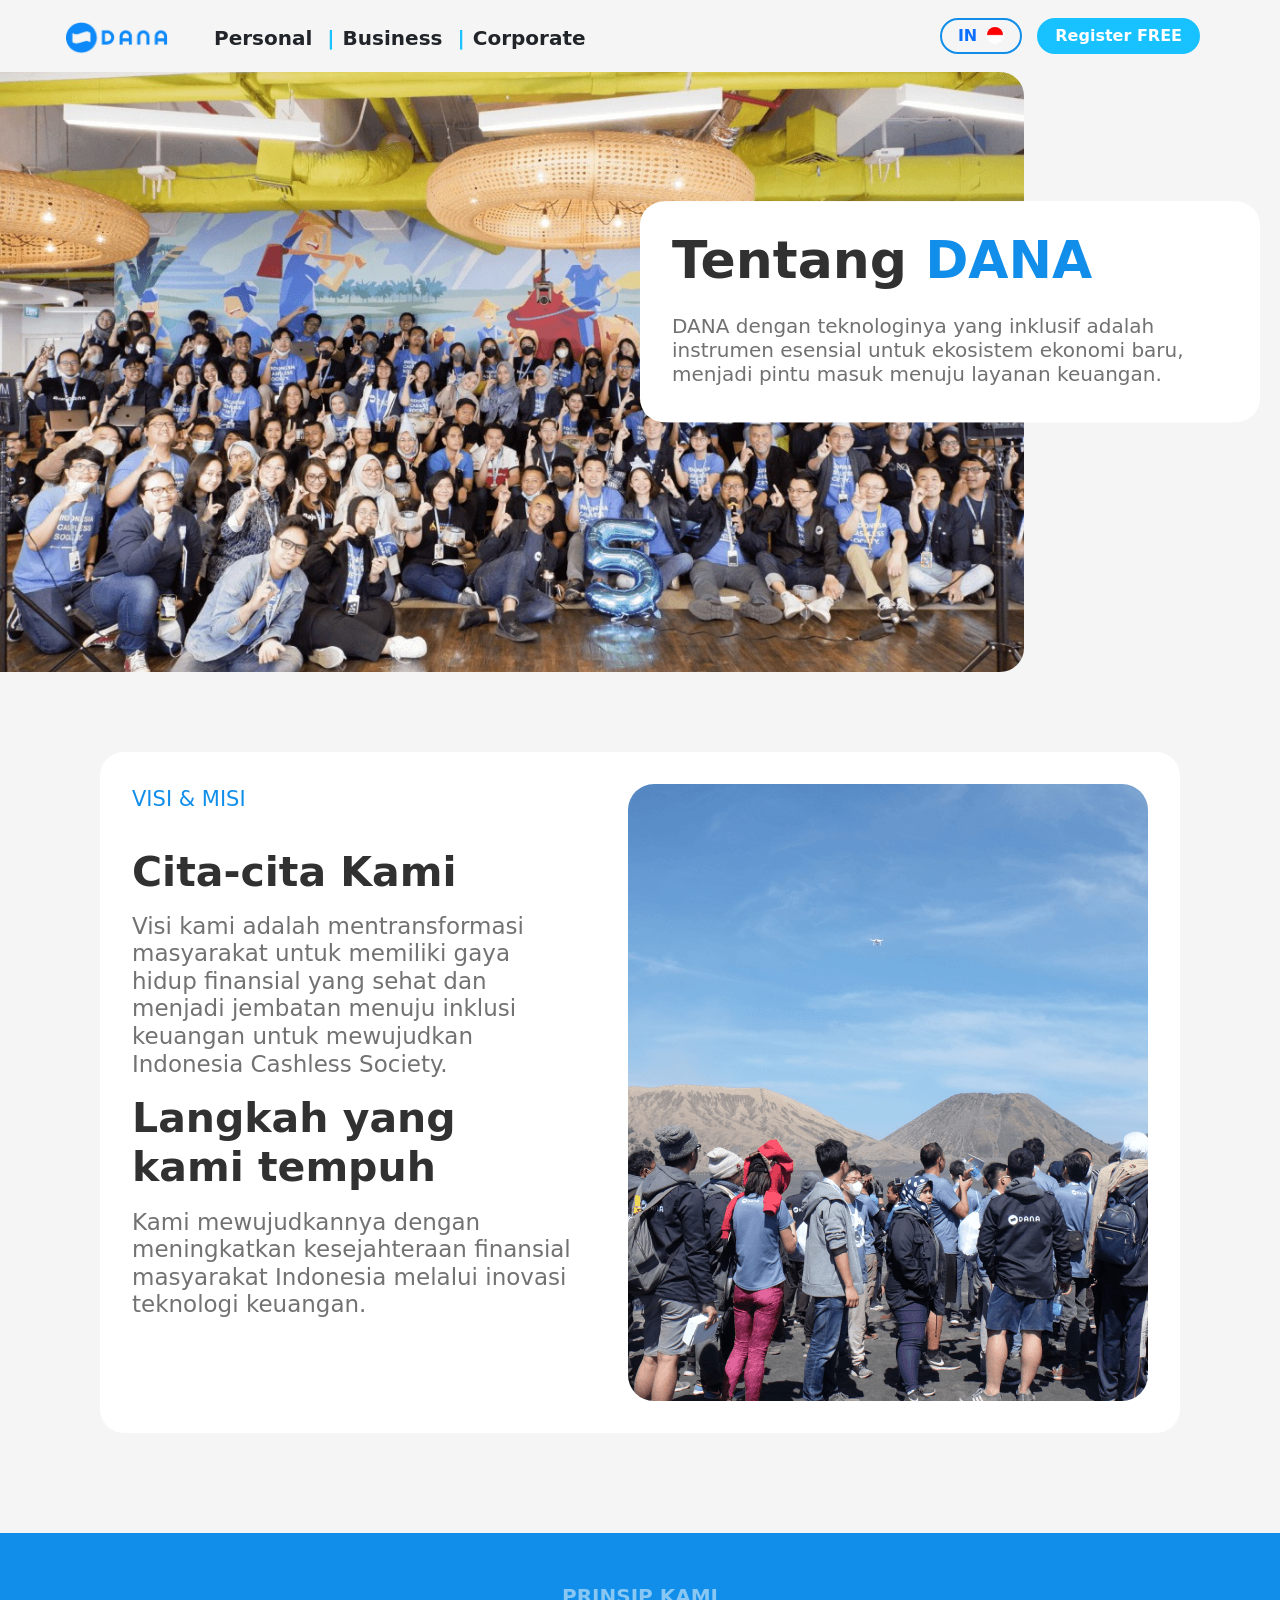
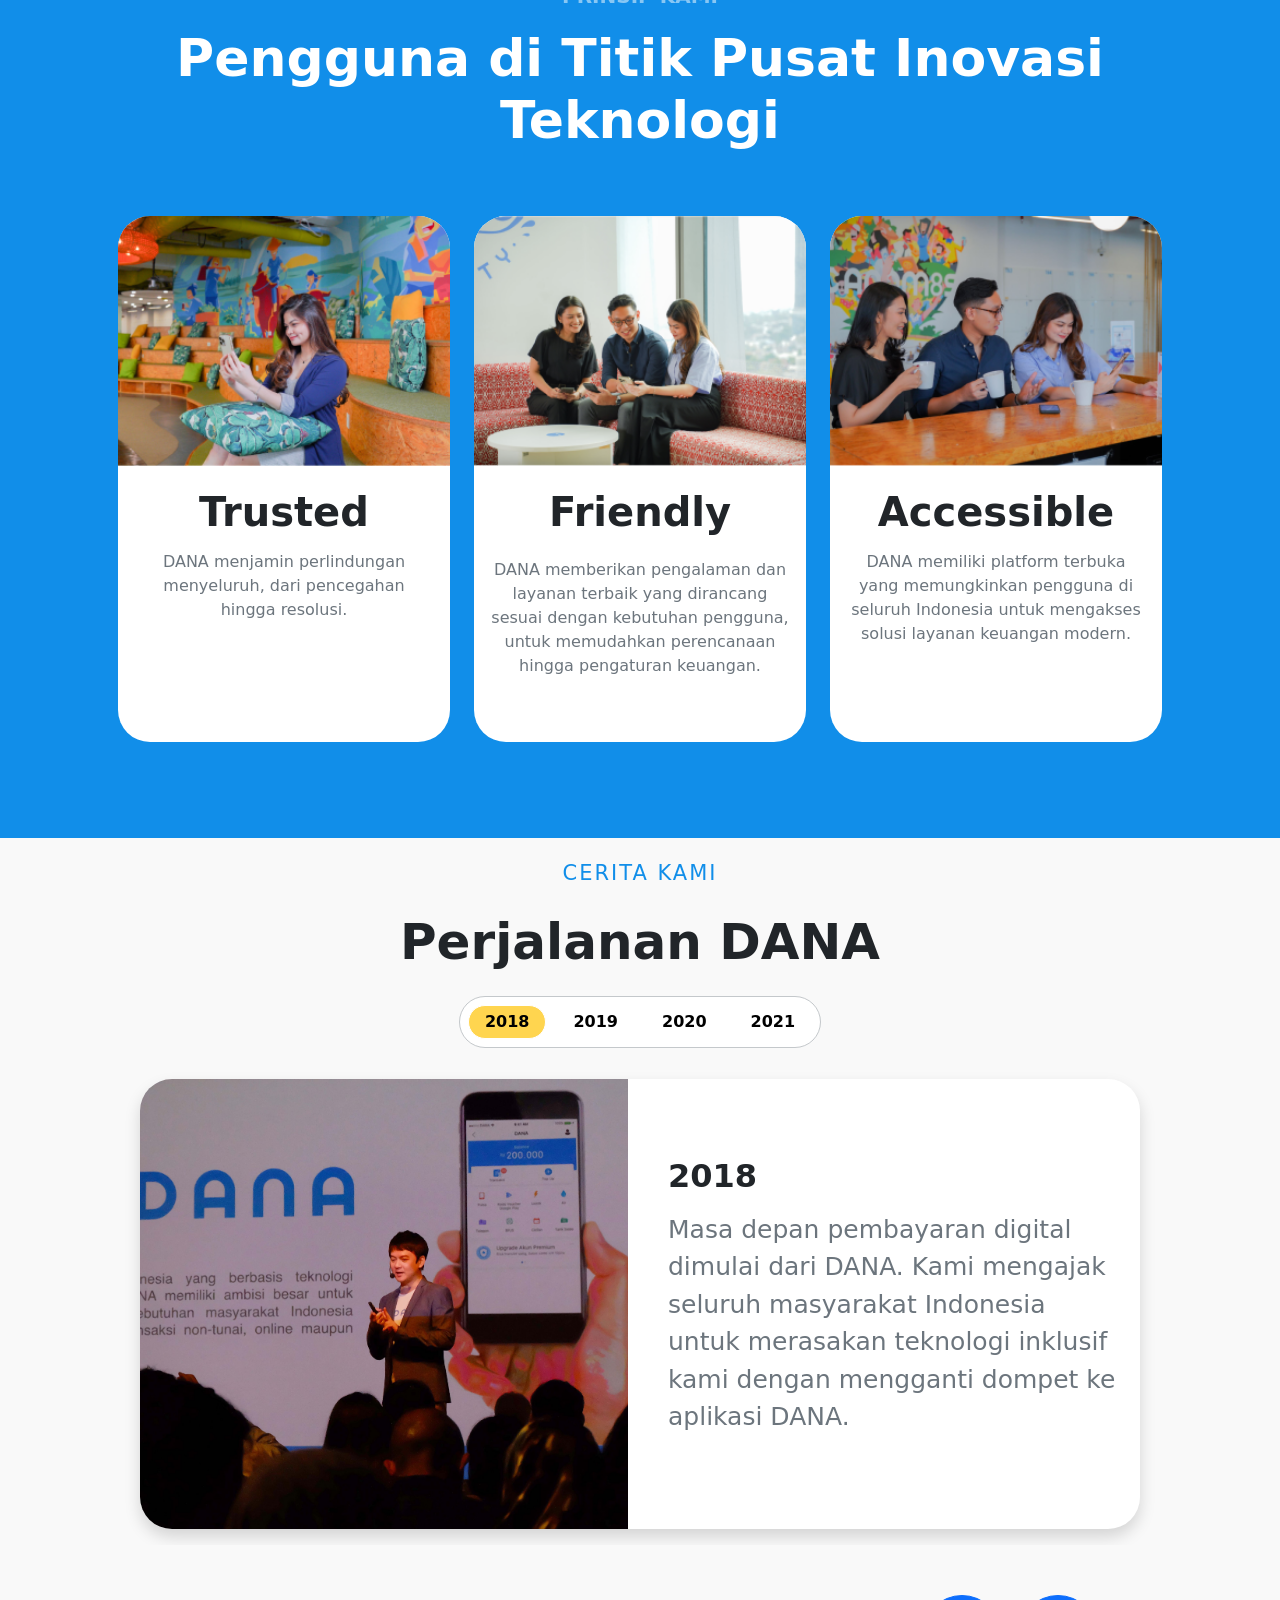
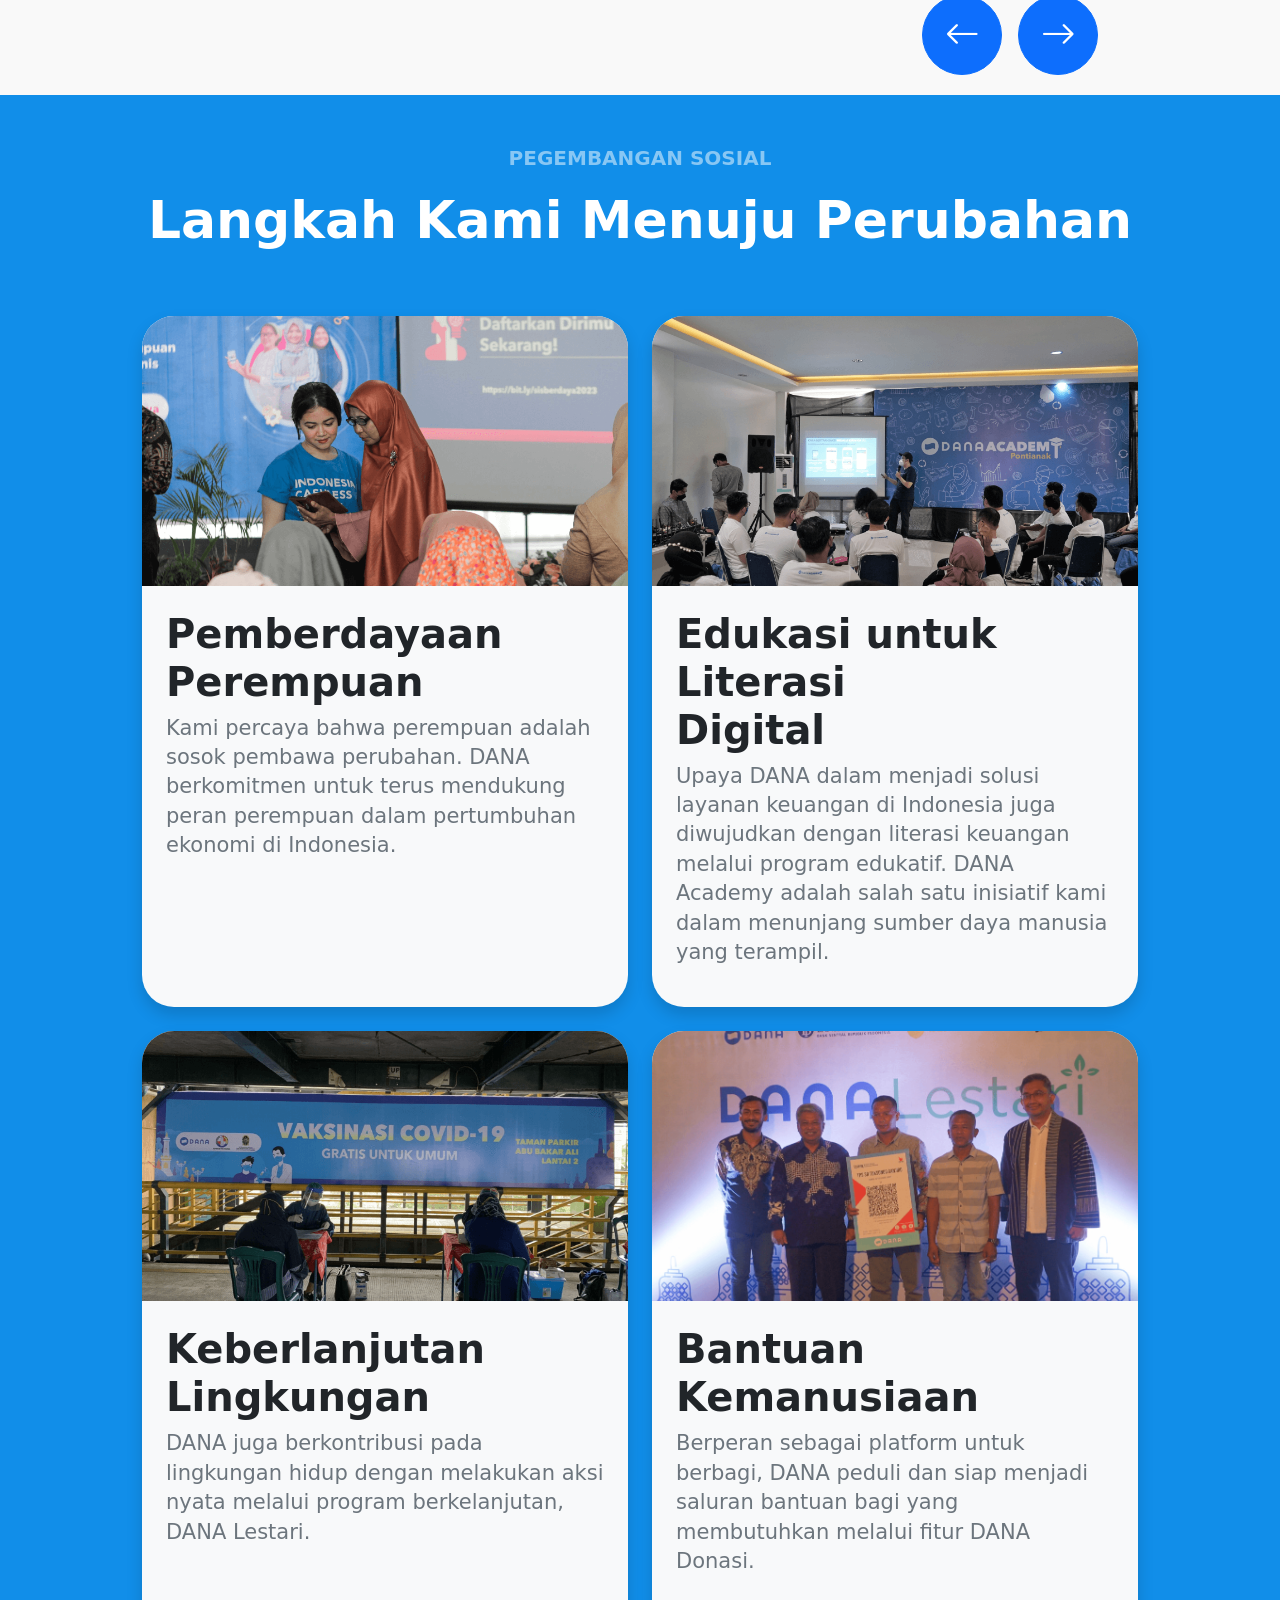
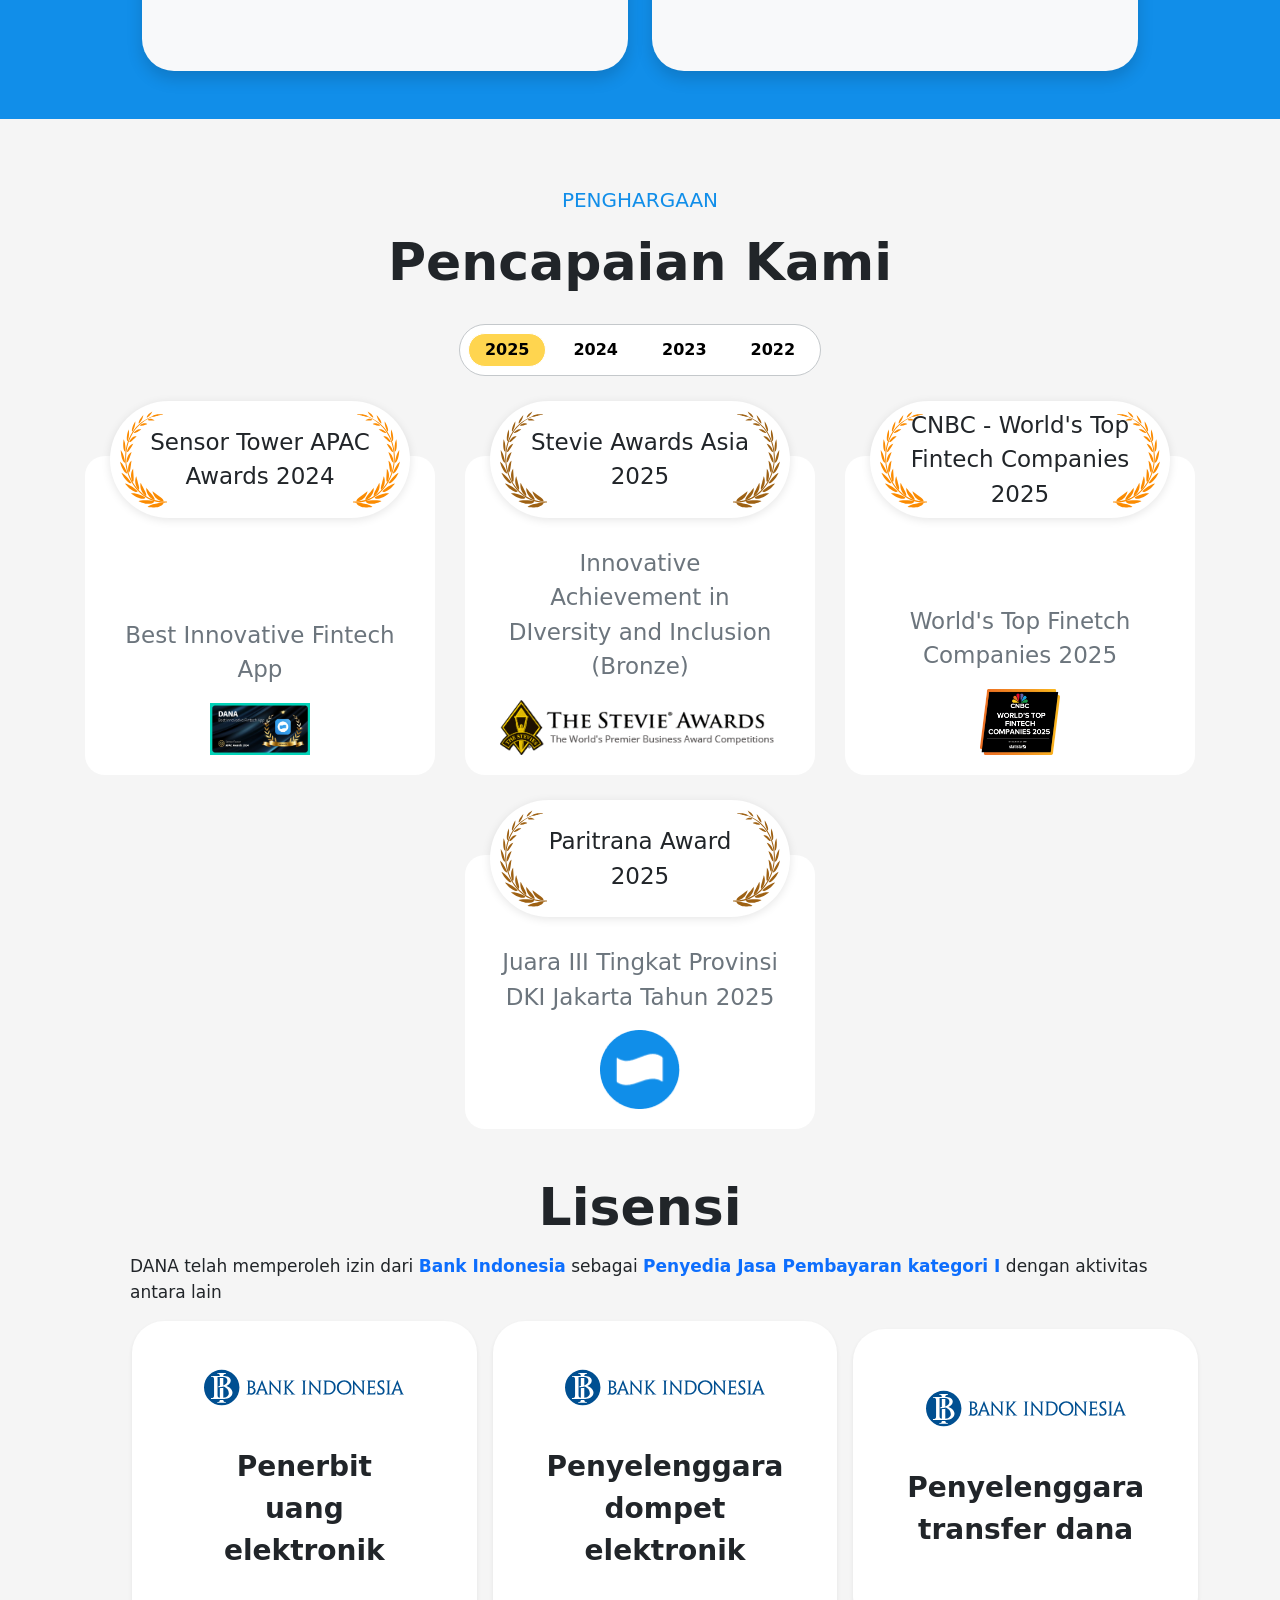
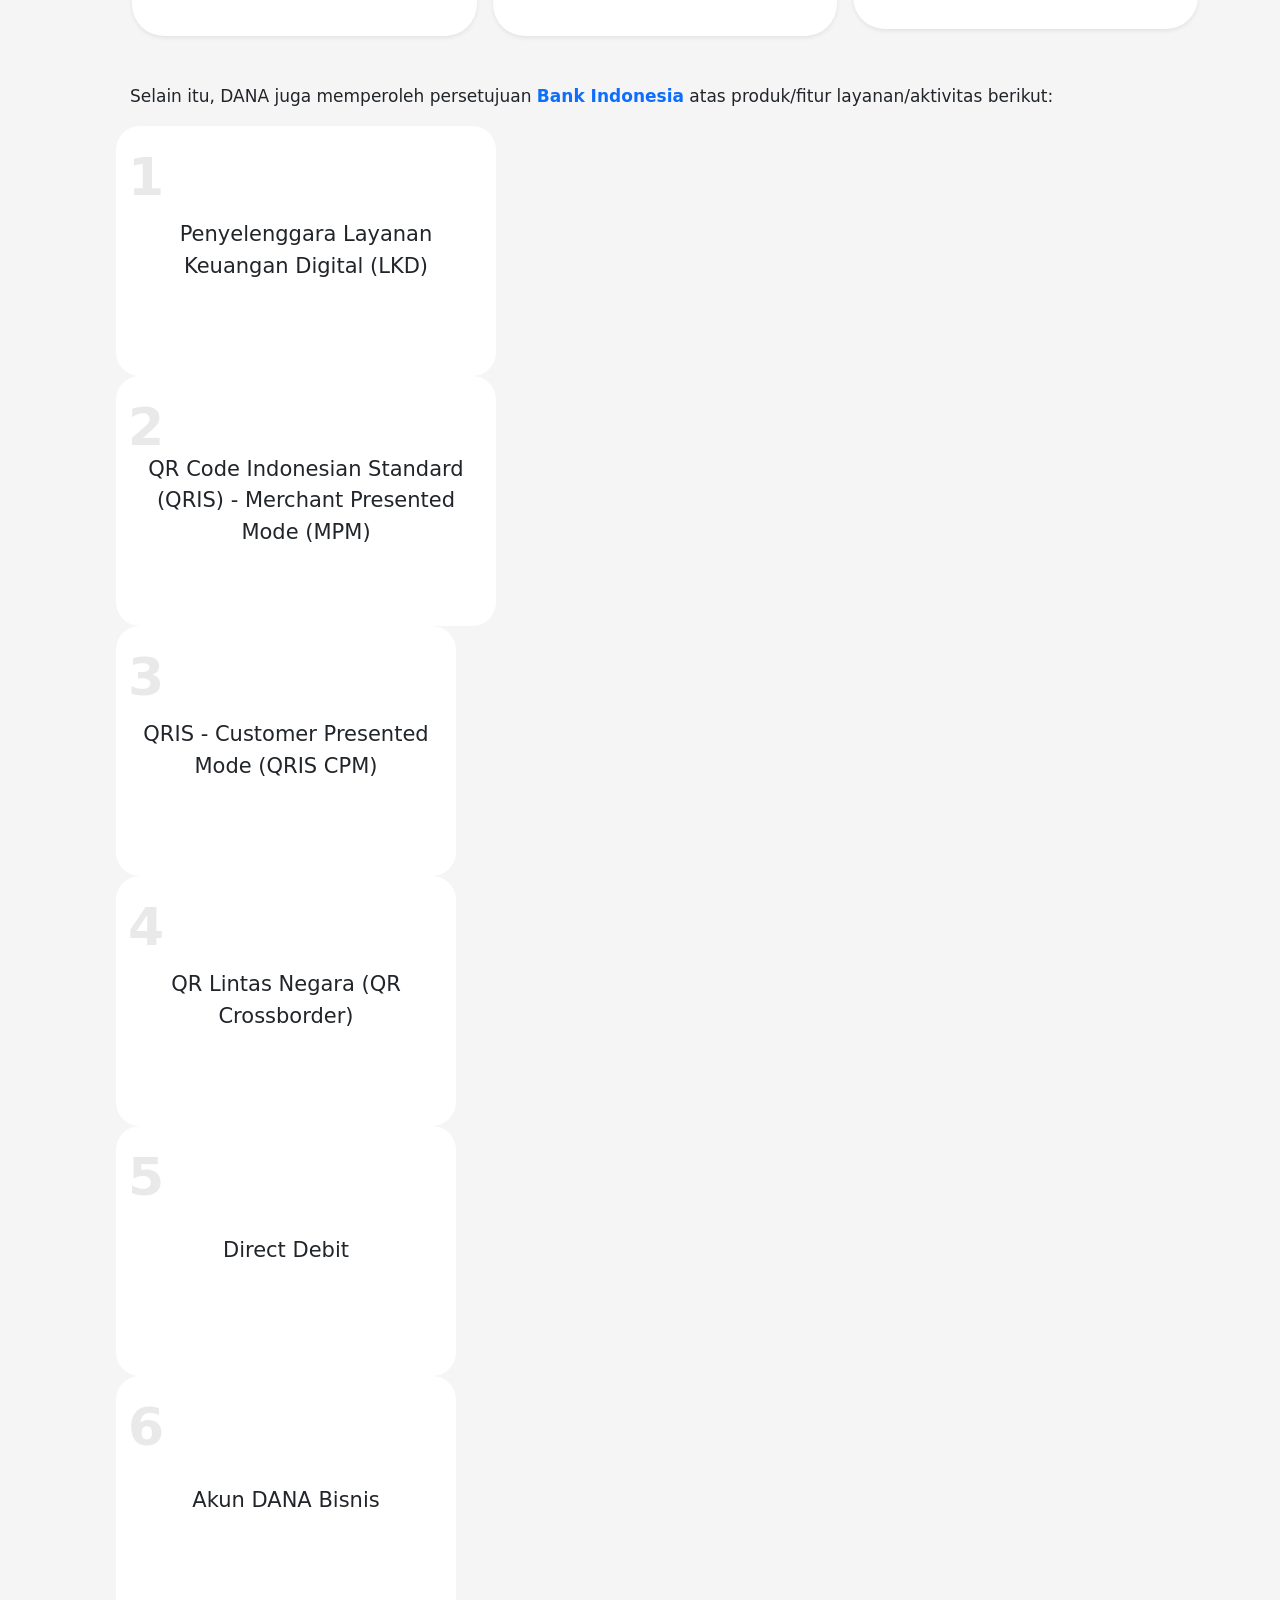
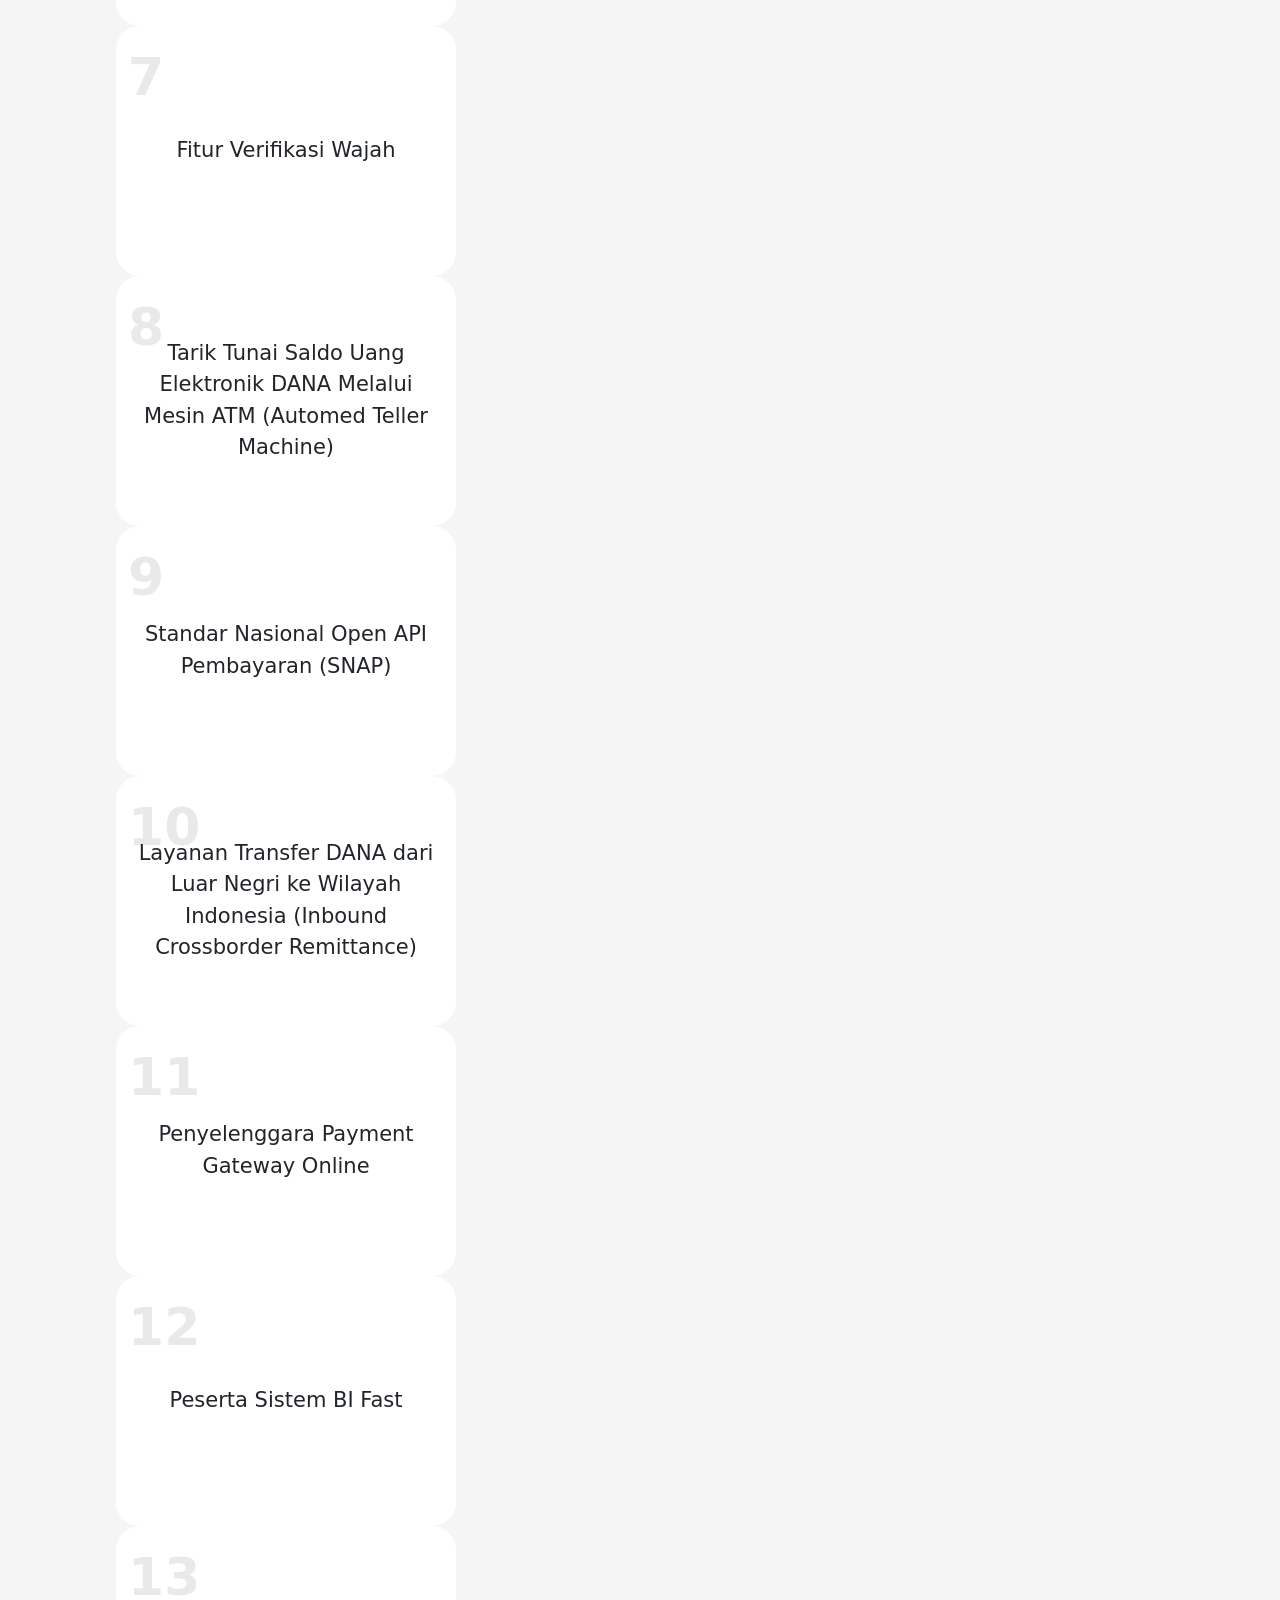
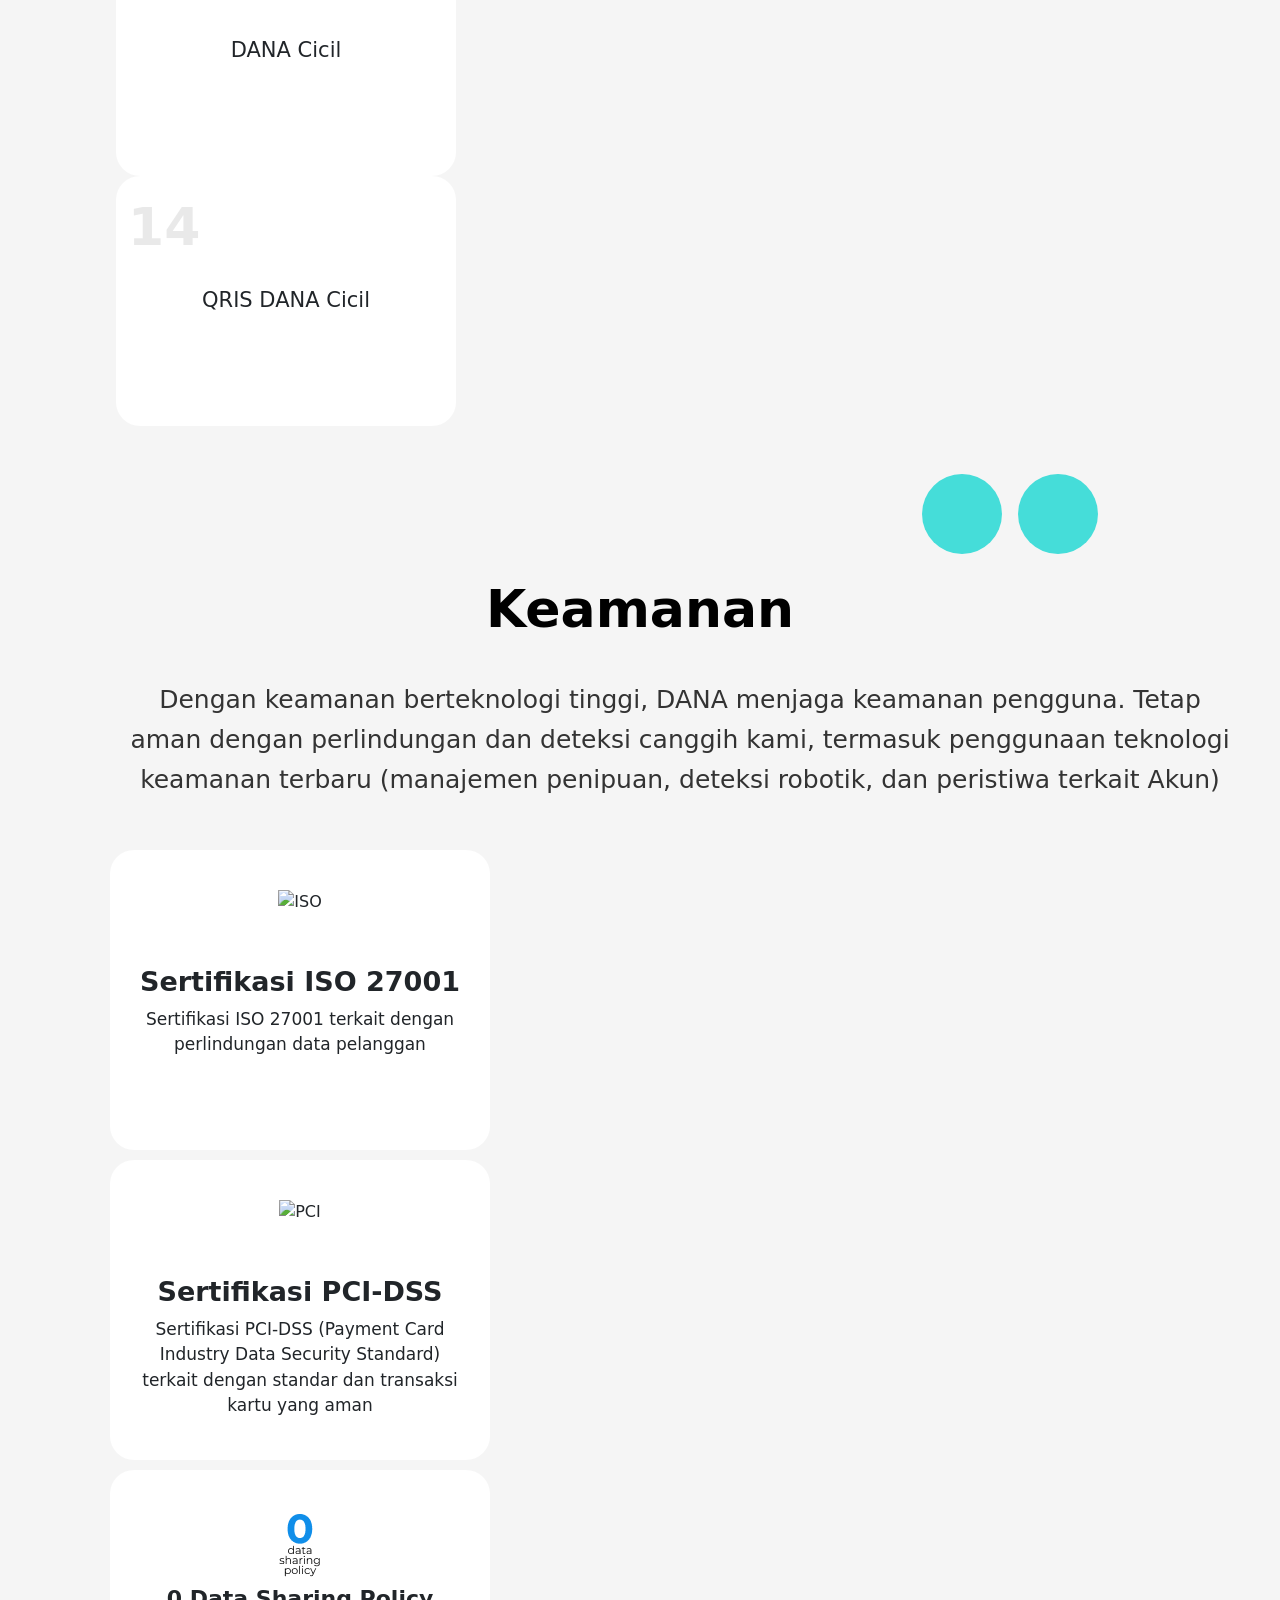
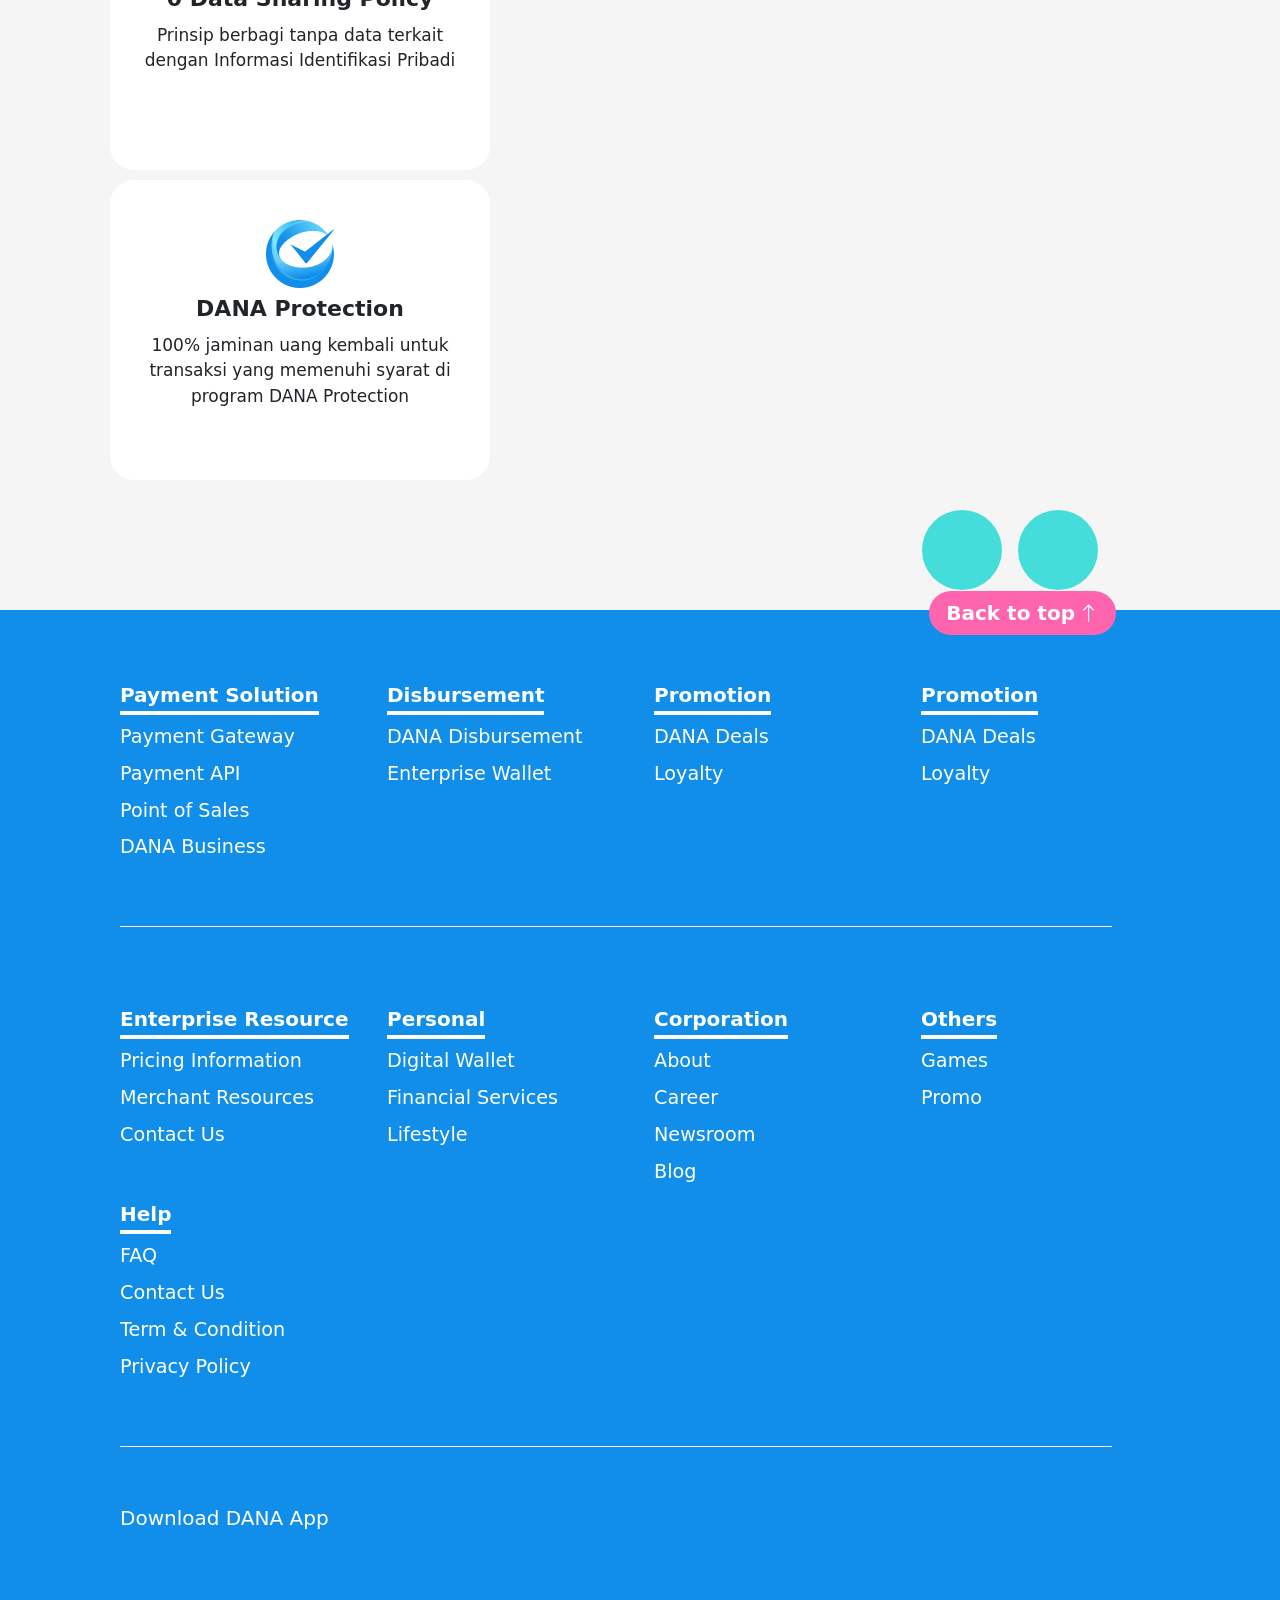
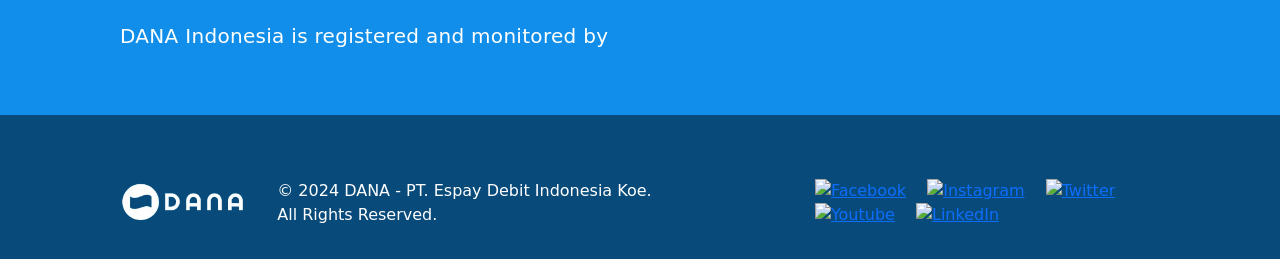
==== index.html @ 7d7fdcf6 "rename file" ====
<!DOCTYPE html>
<html lang="en">
<head>
  <meta charset="UTF-8">
  <meta name="viewport" content="width=device-width, initial-scale=1.0">
  <title>Tentang Kami</title>
  <link rel="stylesheet" href="about.css">
  <link href="https://cdn.jsdelivr.net/npm/bootstrap@5.3.3/dist/css/bootstrap.min.css" rel="stylesheet">
  <link rel="stylesheet" href="https://cdn.jsdelivr.net/npm/bootstrap-icons@1.11.3/font/bootstrap-icons.css">
  <link rel="stylesheet" type="text/css" href="https://cdn.jsdelivr.net/npm/slick-carousel@1.8.1/slick/slick.css"/>
  <link rel="stylesheet" type="text/css" href="https://cdn.jsdelivr.net/npm/slick-carousel@1.8.1/slick/slick-theme.css"/>
  <script src="https://code.jquery.com/jquery-3.6.0.min.js"></script>
  <script src="https://cdn.jsdelivr.net/npm/slick-carousel@1.8.1/slick/slick.min.js"></script>
  
</head>
<body>

  <header class="sticky-top d-flex justify-content-between fs-5 align-items-center p-3 text-white fw-bold">
    <div class="d-flex align-items-center">
        <div class="d-flex justify-content-center mt-1">
            <a href="index.html"><img src="./DanaLogo.png" class="img-fluid ms-5" style="width: 40%; filter: brightness(0) saturate(100%) invert(42%) sepia(73%) saturate(2806%) hue-rotate(190deg) brightness(97%) contrast(101%);" " alt=""></a>
        </div>
        <nav style="margin-left: -4rem;">
            <ul class="d-flex list-unstyled gap-2 mb-0">
                <li class="nav-item position-relative">
                    <a href="#" class="text-dark text-decoration-none">Personal <span class="ms-2 text-ligthblue">|</span></a>
                    <div class="dropdown">
                        <h3 class="my-0 fw-bold" style="color: #118ee9;">Personal <i class="bi bi-arrow-up-right ms-1"></i></h3>
                        <hr class="my-0 fs-4" style="all: unset; height: 3px; background-color: #118ee9; width: 60%; border-radius: 2px;">
                        <a href="#" class="text-decoration-none text-secondary fw-normal mt-2">Digital Wallet</a>
                        <a href="#" class="text-decoration-none text-secondary fw-normal mt-2">Financial Services</a>
                        <a href="#" class="text-decoration-none text-secondary fw-normal mt-2">Lifestyle</a>
                    </div>
                </li>
                <li class="nav-item position-relative">
                    <a href="#" class="text-dark text-decoration-none">Business <span class="ms-2 text-ligthblue">|</span></a>
                    <div class="dropdown" style="width: 850px; left: -10rem;">
                        <h3 class="my-0 fw-bold" style="color: #118ee9;">Explore DANA for Business <i class="bi bi-arrow-up-right ms-1"></i></h3>
                        <hr class="my-0 fs-4" style="all: unset; height: 3px; background-color: #118ee9; width: 47%; border-radius: 2px;">
                        <div class="row">
                            <div class="col-4  mt-4">
                                <h4 class="fw-bold text-dark">Payment Gateway</h4>
                                <a href="gapura.html" class="text-decoration-none text-secondary fw-normal mt-2">About Gapura</a><br>
                                <a href="calculator.html" class="text-decoration-none text-secondary fw-normal mt-2">Fee Calculator</a>
                            </div>
                            <div class="col-4  mt-4">
                                <h4 class="fw-bold text-dark">Payment Solution</h4>
                                <a href="template.html" class="text-decoration-none text-secondary fw-normal mt-2">Integrated Payment</a><br>
                                <a href="template.html" class="text-decoration-none text-secondary fw-normal mt-2">Point of Sales</a><br>
                                <a href="template.html" class="text-decoration-none text-secondary fw-normal mt-2">DANA Business</a>
                            </div>
                            <div class="col-4  mt-4">
                                <h4 class="fw-bold text-dark">Disbursement</h4>
                                <a href="template.html" class="text-decoration-none text-secondary fw-normal mt-2">DANA Disbursement</a>
                            </div>
                            <div class="col-4  mt-4">
                                <h4 class="fw-bold text-dark">Promotion</h4>
                                <a href="template.html" class="text-decoration-none text-secondary fw-normal mt-2">DANA Deals</a><br>
                                <a href="template.html" class="text-decoration-none text-secondary fw-normal mt-2">Loyalty</a>
                            </div>
                            <div class="col-4  mt-4">
                                <h4 class="fw-bold text-dark">Others</h4>
                                <a href="template.html" class="text-decoration-none text-secondary fw-normal mt-2">Pricing Information</a><br>
                                <a href="template.html" class="text-decoration-none text-secondary fw-normal mt-2">Merchant Documents</a><br>
                                <a href="template.html" class="text-decoration-none text-secondary fw-normal mt-2">About Us</a><br>
                                <a href="template.html" class="text-decoration-none text-secondary fw-normal mt-2">API Docs</a>
                            </div>
                        </div>
                    </div>
                </li>
                <li class="nav-item position-relative">
                    <a href="#" class="text-dark text-decoration-none">Corporate</a>
                    <div class="dropdown" style="width: 280px;">
                        <a href="./about.html" class="text-decoration-none text-secondary fw-normal mt-2">About us</a>
                        <a href="./career.HTML" class="text-decoration-none text-secondary fw-normal mt-2">Career</a>
                        <a href="#" class="text-decoration-none text-secondary fw-normal mt-2">Newsroom</a>
                        <a href="./blog.html" class="text-decoration-none text-secondary fw-normal mt-2">Blog</a>
                    </div>
                </li>
            </ul>
        </nav>
    </div>
    <div class="me-5">
        <a href="gapura.html" class="text-decoration-none" style="all: unset;">
            <button type="button" class="btn btn-language btn-outline-primary rounded-5 border-2 px-3 py-1" style="border: solid 2px #118ee9;">
                <span class="fw-bold">IN</span>
                <img src="Indonesia.png" class="mb-1 img-fluid rounded-circle border border-1 border-white ms-1" style="width: 18px; height: 18px;" alt="Indonesia">
            </button>
        </a>
        <a href="template.html">
            <button type="button" class="ms-2 me-3 btn btn-yellow bg-lightblue rounded-5 px-3 py-1 fw-bold text-white" style="border: 2px #18c1ff solid;">
            Register FREE
            </button>
        </a>
    </div>
  </header>  

    
  <section class="main">
    <div class="hero-info">
      <div class="web-hero-left">
        <div class="web-hero-background">
          <div class="web-hero-background-image"></div>
        </div>

        <div class="hero-container">
          <div class="hero-content-wrap">
            <div class="title">
              <p>Tentang <span class="title-dana">DANA</span></p>
            </div>
            <div class="content">
              <p>DANA dengan teknologinya yang inklusif adalah instrumen esensial untuk
                 ekosistem ekonomi baru, menjadi pintu masuk menuju layanan keuangan.</p>
            </div>
          </div>
        </div>
      </div> 
    </div>
  </section>
  
  <section class="visi-misi">
  <div class="web-section ">
    <div class="section-container ">
      <div class="card-section">
        <div class="card-content">
          <div class="title-content">VISI & MISI</div>
          <div class="content">
            <div class="subtitle">Cita-cita Kami</div>
            <div class="desc">
              Visi kami adalah mentransformasi masyarakat untuk memiliki gaya hidup finansial yang sehat dan menjadi jembatan 
              menuju inklusi keuangan untuk mewujudkan Indonesia Cashless Society.
            </div>
            <div class="subtitle">Langkah yang kami tempuh</div>
            <div class="desc">
              Kami mewujudkannya dengan meningkatkan kesejahteraan finansial masyarakat Indonesia melalui inovasi teknologi keuangan.
            </div>
          </div>
        </div>
        <img class="img-visi" src="about.vision.1.png" alt="">
      </div>
    </div>
  </div>
  </section>

  <section class="prinsip"
   style="background-color: #118ee9;">
    <div class="konten-prisip container container-fluid py-5 px-3 px-md-5">
      <div class="title text-white text-opacity-50 text-start text-md-center fs-5">
        <p>PRINSIP KAMI</p>
      </div>
      <div class="subhead text-white fw-bold text-start text-md-center" style="margin-top: 12px; font-size: 52px; line-height: 120%;">
        <p>Pengguna di Titik Pusat Inovasi Teknologi</p>
      </div>

      <div class="row gy-3 text-center justify-content-center py-5">
        <div class="col-sm-12 col-md-6 col-lg-4 ">
          <div class="card h-100 border-0 rounded-5 mx-auto" style="width: 100%; max-width: 380px;">
            <img src="./corporate-banner-15.png" class="card-img-top rounded-top-5" alt="Trusted" style="object-fit: cover; height: 250px;">
            
            <div class="card-body text-center d-flex flex-column align-items-center">
              <p class="card-title fs-1 fw-bold">Trusted</p>
              <p class="card-text text-secondary mb-5">
               DANA menjamin perlindungan menyeluruh, dari pencegahan hingga resolusi.</p>
             </div>
          </div>
        </div>

        <div class="col-sm-12 col-md-6 col-lg-4">
          <div class="card h-100 border-0 rounded-5 mx-auto" style="width: 100%; max-width: 380px;">
            <img src="./corporate-banner-14.png"
                class="card-img-top rounded-top-5" alt="Friendly" style="object-fit: cover; height: 250px;">

            <div class="card-body text-center d-flex flex-column align-items-center">
              <p class="card-title fs-1 fw-bold mb-3">Friendly</p>
              <p class="card-text text-secondary mb-5">
                DANA memberikan pengalaman dan layanan terbaik yang dirancang sesuai dengan kebutuhan pengguna,
                untuk memudahkan perencanaan hingga pengaturan keuangan.
              </p>
            </div>
          </div>
      </div>

        <div class="col-sm-12 col-md-6 col-lg-4">
          <div class="card h-100 border-0 rounded-5 mx-auto" style="width: 100%; max-width: 380px;">

            <img src="./corporate-banner-16.png"
                class="card-img-top rounded-top-5" alt="Accessible" style="object-fit: cover; height: 250px;">

            <div class="card-body text-center d-flex flex-column align-items-center">
              <p class="card-title fs-1 fw-bold">Accessible</p>
              <p class="card-text text-secondary mb-5">
                DANA memiliki platform terbuka yang memungkinkan pengguna di seluruh Indonesia untuk mengakses solusi layanan keuangan modern.
              </p>
            </div>
          </div>
        </div>
      </div>
    </div>
  </section>

  <section class="cerita" 
  style="background-color:#f9f9f9;">
      <div class="title-cerita text-md-center text-start" style="color: #118ee9; font-size: 21px; letter-spacing: 2px; padding-top: 20px;">
        <p>CERITA KAMI </p>
      </div>
      <div class="caption-cerita">
        <p class="fw-bold text-start text-md-center" style="font-size: 50PX;">Perjalanan DANA</p>
      </div>

    <div class="border border-secondary-subtle rounded-5 p-2"
      style="background-color:#fff; display:flex; justify-content:center; gap:10px; margin: auto; width:fit-content;">
        <button class="year-btn active border border-white rounded-5 px-3 py-1 fw-bold"
          data-index="0" style="background-color:#ffd54f;">2018</button>
        <button class="year-btn border border-white rounded-5 px-3 py-1 fw-bold"
          data-index="1" style="background-color:transparent;">2019</button>
        <button class="year-btn border border-white rounded-5 px-3 py-1 fw-bold"
          data-index="2" style="background-color:transparent;">2020</button>
        <button class="year-btn border border-white rounded-5 px-3 py-1 fw-bold"
          data-index="3" style="background-color:transparent;">2021</button>
    </div>

    <div class="container text-center ">
      <div id="ceritaCarousel" class="carousel slide " data-bs-ride="false" style="margin-top: 15px;">

        <div class="carousel-inner">
          <div class="carousel-item active p-3" >
            <div class="card border-0 d-flex flex-row shadow rounded-5 overflow-hidden  mx-auto"
                style="max-width: 1000px; min-height: 450px;">
            <div class="row">
              <div class="col-md-6">
              <img src="./cbbc1b42fca6c7934d3cd79db0d94f8c_650b5de232.jpeg" class="img-fluid"
                  alt="DANA 2018">
            </div>
              <div class="col-md-6 d-flex align-items-center" >
                <div class="card-desc text-start p-3"  >             
                  <h2 class="fw-bold mb-3">2018</h2>
                <p style="font-size: 25px; " class="text-secondary">
                  Masa depan pembayaran digital dimulai dari DANA. Kami mengajak seluruh masyarakat
                  Indonesia untuk merasakan teknologi inklusif kami dengan mengganti dompet ke aplikasi DANA.
                </p>
              </div>
              </div>
            </div>
            </div>
          </div>

          <div class="carousel-item p-3" >
            <div class="card border-0 d-flex flex-row shadow rounded-5 overflow-hidden  mx-auto"
                style="max-width: 1000px; min-height: 450px;">
            <div class="row">
              <div class="col-md-6">
              <img src="./84b228cc74048a55d69ab5f06cf0e1ce_2545fdf6ef.jpeg" class="img-fluid"
                  alt="DANA 2019">
            </div>
              <div class="col-md-6 d-flex align-items-center" >
                <div class="card-desc text-start p-3"  >             
                  <h2 class="fw-bold mb-3">2019</h2>
                <p style="font-size: 25px; " class="text-secondary">
                  Pentingnya inklusi keuangan semakin dipahami. Jumlah pengguna DANA terus bertumbuh dan mendapat pengakuan
                  dari Google Play Best of 2019
                </p>
              </div>
              </div>
            </div>
            </div>
          </div>

          <div class="carousel-item p-3" >
            <div class="card border-0 d-flex flex-row shadow rounded-5 overflow-hidden  mx-auto"
                style="max-width: 1000px; min-height: 450px;">
            <div class="row">
              <div class="col-md-6">
              <img src="./4a730d48e40a2b890d39369852981d77_cb711a2509.jpeg" class="img-fluid"
                  alt="DANA 2020">
            </div>
              <div class="col-md-6 d-flex align-items-center" >
                <div class="card-desc text-start p-3"  >             
                  <h2 class="fw-bold mb-3">2020</h2>
                <p style="font-size: 25px; " class="text-secondary">
                  Menjadi lebih kuat bersama-sama. Tahun pembayaran nontunai di mana kami berkolaborasi dengan pemerintah
                  dan mitra untuk memberdayakan masyarakat dan membantu Pemulihan Ekonomi Nasional.
                </p>
              </div>
              </div>
            </div>
            </div>
          </div>
          
          <div class="carousel-item p-3" >
            <div class="card border-0 d-flex flex-row shadow rounded-5 overflow-hidden  mx-auto"
                style="max-width: 1000px; min-height: 450px;">
            <div class="row">
              <div class="col-md-6">
              <img src="./072c8f8517775748c6180372c46679e2_b920fff169.jpeg" class="img-fluid"
                  alt="DANA 2021">
            </div>
              <div class="col-md-6 d-flex align-items-center" >
                <div class="card-body text-start p-3"  >             
                  <h2 class="fw-bold mb-3">2021</h2>
                <p style="font-size: 25px; " class="text-secondary">
                  Pengalaman pengguna kami adalahyang utama. Kami meluncurkan DANA v.2.0 untuk menciptakan transaksi digital 
                  yang lebih lancar dan nyaman, tanpa mengesampingkan keamanan.
                </p>
              </div>
              </div>
            </div>
            </div>
          </div>
        </div>

        <div class="d-flex justify-content-end gap-3" style="margin-top: 50px; margin-right: 100px; padding-bottom: 20px;">
          <button class="btn btn-primary rounded-circle d-flex align-items-center justify-content-center"
                  style="width: 80px; height: 80px; font-size: 35px;"
                  data-bs-target="#ceritaCarousel" data-bs-slide="prev">
            <i class="bi bi-arrow-left"></i>
          </button>

          <button class="btn btn-primary rounded-circle d-flex align-items-center justify-content-center"
                  style="width: 80px; height: 80px; font-size: 35px;"
                  data-bs-target="#ceritaCarousel" data-bs-slide="next">
            <i class="bi bi-arrow-right"></i>
          </button>
        </div>
      </div>
    </div>
  </section>

  <section class="about-social" 
    style="background-color: #118ee9;">
    <div class="container text-center px-3 px-md-5">
      <div class="title text-white text-start text-md-center text-opacity-50 fs-5 pt-5">
        <p>PEGEMBANGAN SOSIAL</p>
      </div>
      <div class="subhead text-white text-start text-md-center fw-bold" style="margin-top: 12px; font-size: 52px;  line-height: 120%;">
        <p>Langkah Kami Menuju Perubahan</p>
      </div>

      <div class="container py-5 px-4">
        <div class="row g-4">
          <div class="col-12 col-md-6">
            <div class="bg-light rounded-5 shadow h-100 d-flex flex-column" style="min-height: 40rem;">
              <img src="./about.social.4.png" alt="Pemberdayaan Perempuan"
                  class="w-100 rounded-top-5"
                  style="height: 270px; object-fit: cover; object-position: center;">
              <div class="text-start p-4 flex-grow-1">
                <h1 class="fw-bold">Pemberdayaan</br> Perempuan</h1>
                <p class="text-secondary" style="font-size: 21px; line-height: 140%;">
                  Kami percaya bahwa perempuan adalah sosok pembawa perubahan.
                  DANA berkomitmen untuk terus mendukung peran perempuan dalam pertumbuhan ekonomi di Indonesia.
                </p>
              </div>
            </div>
          </div>

          <div class="col-12 col-md-6">
            <div class="bg-light rounded-5 shadow h-100 d-flex flex-column" style="min-height: 40rem;">
              <img src="./about.social.3.png" alt="Edukasi Literasi Digital"
                  class="w-100 rounded-top-5"
                  style="height: 270px; object-fit: cover; object-position: center;">
              <div class="text-start p-4 flex-grow-1">
                <h1 class="fw-bold">Edukasi untuk Literasi</br> Digital</h1>
                <p class="text-secondary" style="font-size: 21px; line-height: 140%;">
                  Upaya DANA dalam menjadi solusi layanan keuangan di Indonesia juga diwujudkan dengan literasi keuangan melalui program edukatif. DANA Academy adalah salah satu inisiatif kami dalam menunjang sumber daya manusia yang terampil.
                </p>
              </div>
            </div>
          </div>

          <div class="col-12 col-md-6">
            <div class="bg-light rounded-5 shadow h-100 d-flex flex-column" style="min-height: 40rem;">
              <img src="./about.social.1.png" alt="Keberlanjutan Lingkungan"
                  class="w-100 rounded-top-5"
                  style="height: 270px; object-fit: cover; object-position: center;">
              <div class="text-start p-4 flex-grow-1">
                <h1 class="fw-bold">Keberlanjutan</br> Lingkungan</h1>
                <p class="text-secondary" style="font-size: 21px; line-height: 140%;">
                  DANA juga berkontribusi pada lingkungan hidup dengan melakukan aksi nyata melalui program berkelanjutan, DANA Lestari.
                </p>
              </div>
            </div>
          </div>

          <div class="col-12 col-md-6">
            <div class="bg-light rounded-5 shadow h-100 d-flex flex-column" style="min-height: 40rem;">
              <img src="./about.social.2.png" alt="Bantuan Kemanusiaan"
                  class="w-100 rounded-top-5"
                  style="height: 270px; object-fit: cover; object-position: center;">
              <div class="text-start p-4 flex-grow-1">
                <h1 class="fw-bold">Bantuan</br> Kemanusiaan</h1>
                <p class="text-secondary" style="font-size: 21px; line-height: 140%;">
                  Berperan sebagai platform untuk berbagi, DANA peduli dan siap menjadi saluran bantuan bagi yang membutuhkan melalui fitur DANA Donasi.
                </p>
              </div>
            </div>
          </div>

        </div>
    </div>
  </section>

  <section class="Penghargaan"
  style="background-color: #f5f5f5;padding-top: 50px; padding-bottom: 50px;">
    <div class="container text-center">    
    <p class="mt-3 text-start text-md-center" style="color: #118ee9; font-size: 20px;">PENGHARGAAN</p>
    <h1 class="text-start text-md-center fw-bold" style="margin-top: 12px; font-size: 52px; line-height: 120%;">Pencapaian Kami</h1>

    <div class="border border-secondary-subtle rounded-5 p-2 "
    style="background-color: #fff; display: flex; justify-content: center; gap: 10px; margin: 30px auto; width: fit-content">
      <button class="year-btn-award active border border-white rounded-5 px-3 py-1 fw-bold" data-year="2025">
        2025
      </button>
      <button class="year-btn-award border border-white rounded-5 px-3 py-1 fw-bold" data-year="2024">
        2024
      </button>
      <button class="year-btn-award border border-white rounded-5 px-3 py-1 fw-bold" data-year="2023">
        2023
      </button>
      <button class="year-btn-award border border-white rounded-5 px-3 py-1 fw-bold" data-year="2022">
        2022
      </button>
    </div>

  <div class="award-container" 
      style="display: flex; justify-content: center; gap: 30px; align-items: stretch; flex-wrap: wrap;">

      <div class="award-card" data-year="2025" 
        style="background-color: #fff;border: 0px; border-radius: 20px;
        flex: 1 1 350px; max-width: 350px; padding: 40px 20px 20px; margin-top: 50px; 
        display: flex; flex-direction: column; align-items: center; 
        text-align: center; position: relative; ">

        <div class="border border-0" 
              style="background-color: #fff;border-radius: 100px; 
              box-shadow: 0 2px 10px rgba(0, 0, 0, 0.1); 
              position: absolute; top: -55px; left: 50%; transform: translateX(-50%); 
              padding: 10px 10px; min-width: 300px; display: flex; align-items: center; 
              justify-content: space-between; gap: 8px;">
              <img src="./award-title-gold-icon.svg" alt=""
                style="width: 50px; min-height: 50px;">
              <p style="font-size: 23px; margin: -2rem;" >Sensor Tower APAC Awards 2024</p>
              <img src="./award-title-gold-icon.svg" alt="" style="width: 50px; min-height: 50px; transform: scaleX(-1);">
        </div>  
        <div style="flex: 1; display: flex; align-items: flex-end; justify-content: center; margin-top: 50px;">
          <p style="font-size: 23px; color: #6c757d;" class="mx-3">
            Best Innovative Fintech App
        </div>
        <img src="./Sensor_Tower_APAC_Award_2025_f9021ead5f.jpg" style="width: 100px;">
      </div>
      <div class="award-card" data-year="2025" 
        style="background-color: #fff;border: 0px; border-radius: 20px;
        flex: 1 1 350px; max-width: 350px; padding: 40px 20px 20px; margin-top: 50px; 
        display: flex; flex-direction: column; align-items: center; 
        text-align: center; position: relative;">

        <div class="border border-0" 
              style="background-color: #fff;border-radius: 100px; 
              box-shadow: 0 2px 10px rgba(0, 0, 0, 0.1); 
              position: absolute; top: -55px; left: 50%; transform: translateX(-50%); 
              padding: 10px 10px; min-width: 300px; display: flex; align-items: center; 
              justify-content: space-between; gap: 8px; ">
              <img src="./award-title-gold-icon.svg" alt=""
                style="width: 50px; min-height: 50px; filter: brightness(0) saturate(100%) invert(46%) sepia(80%) saturate(1226%) hue-rotate(8deg) brightness(70%) contrast(85%);">
              <p style="font-size: 23px; margin: -2rem;" >Stevie Awards Asia 2025</p>
              <img src="./award-title-gold-icon.svg" alt="" style="width: 50px; min-height: 50px; transform: scaleX(-1);filter: brightness(0) saturate(100%) invert(46%) sepia(80%) saturate(1226%) hue-rotate(8deg) brightness(70%) contrast(85%);">
        </div>  
        <div style="flex: 1; display: flex; align-items: flex-end; justify-content: center; margin-top: 50px;">
          <p style="font-size: 23px; color: #6c757d;" class="mx-3">
            Innovative Achievement in DIversity and Inclusion (Bronze)
        </div>
        <img src="./Stevie_Awards_logo_45b22ce591.png" style="width: 280px;">
      </div>
      <div class="award-card" data-year="2025" 
        style="background-color: #fff;border: 0px; border-radius: 20px;
        flex: 1 1 350px; max-width: 350px; padding: 40px 20px 20px; margin-top: 50px; 
        display: flex; flex-direction: column; align-items: center; 
        text-align: center; position: relative;">

        <div class="border border-0" 
              style="background-color: #fff;border-radius: 100px; 
              box-shadow: 0 2px 10px rgba(0, 0, 0, 0.1); 
              position: absolute; top: -55px; left: 50%; transform: translateX(-50%); 
              padding: 10px 10px; min-width: 300px; display: flex; align-items: center; 
              justify-content: space-between; gap: 8px; ">
              <img src="./award-title-gold-icon.svg" alt=""
                style="width: 50px; min-height: 50px;">
              <p style="font-size: 23px; margin: -2rem;" >CNBC - World's Top Fintech Companies 2025 </p>
              <img src="./award-title-gold-icon.svg" alt="" style="width: 50px; min-height: 50px; transform: scaleX(-1);">
        </div>  
        <div style="flex: 1; display: flex; align-items: flex-end; justify-content: center; margin-top: 50px;">
          <p style="font-size: 23px; color: #6c757d;" class="mx-3">
            World's Top Finetch Companies 2025
        </div>
        <img src="./CNBC_Fin_Tech2025_Logo_generic_d03dcaae19.png" style="width: 80px;">
      </div>
      <div class="award-card" data-year="2025" 
        style="background-color: #fff;border: 0px; border-radius: 20px;
        flex: 1 1 350px; max-width: 350px; padding: 40px 20px 20px; margin-top: 50px; 
        display: flex; flex-direction: column; align-items: center; 
        text-align: center; position: relative;">

        <div class="border border-0" 
              style="background-color: #fff;border-radius: 100px; 
              box-shadow: 0 2px 10px rgba(0, 0, 0, 0.1); 
              position: absolute; top: -55px; left: 50%; transform: translateX(-50%); 
              padding: 10px 10px; min-width: 300px; display: flex; align-items: center; 
              justify-content: space-between; gap: 8px; ">
              <img src="./award-title-gold-icon.svg" alt=""
                style="width: 50px; min-height: 50px; filter: brightness(0) saturate(100%) invert(46%) sepia(80%) saturate(1226%) hue-rotate(8deg) brightness(70%) contrast(85%);">
              <p style="font-size: 23px; margin: -2rem;" >Paritrana Award 2025</p>
              <img src="./award-title-gold-icon.svg" alt="" style="width: 50px; min-height: 50px; transform: scaleX(-1);filter: brightness(0) saturate(100%) invert(46%) sepia(80%) saturate(1226%) hue-rotate(8deg) brightness(70%) contrast(85%);">
        </div>  
        <div style="flex: 1; display: flex; align-items: flex-end; justify-content: center; margin-top: 50px;">
          <p style="font-size: 23px; color: #6c757d;" class="mx-3">
            Juara III Tingkat Provinsi DKI Jakarta Tahun 2025
        </div>
        <img src="./Dana_Coin_a1d4926b53.png" style="width: 80px;">
      </div>

      <div class="award-card" data-year="2024" 
        style="background-color: #fff;border: 0px; border-radius: 20px;
        flex: 1 1 350px; max-width: 350px; padding: 40px 20px 20px; margin-top: 50px; 
        display: flex; flex-direction: column; align-items: center; 
        text-align: center; position: relative;">

        <div class="border border-0" 
              style="background-color: #fff;border-radius: 100px; 
              box-shadow: 0 2px 10px rgba(0, 0, 0, 0.1); 
              position: absolute; top: -55px; left: 50%; transform: translateX(-50%); 
              padding: 10px 10px; min-width: 300px; display: flex; align-items: center; 
              justify-content: space-between; gap: 8px; ">
              <img src="./award-title-gold-icon.svg" alt=""
                style="width: 50px; min-height: 50px;">
              <p style="font-size: 23px; margin: -2rem;" >Data.ai</p>
              <img src="./award-title-gold-icon.svg" alt="" style="width: 50px; min-height: 50px; transform: scaleX(-1);">
        </div>  
        <div style="flex: 1; display: flex; align-items: flex-end; justify-content: center; margin-top: 80px;">
          <p style="font-size: 23px; color: #6c757d;" class="mx-3">
            No.1 Category Finance App in Indonesia
        </div>
        <img src="./Dana_Coin_a1d4926b53.png" style="width: 80px;">
      </div>
      <div class="award-card" data-year="2024" 
        style="background-color: #fff;border: 0px; border-radius: 20px;
        flex: 1 1 350px; max-width: 350px; padding: 40px 20px 20px; margin-top: 50px; 
        display: flex; flex-direction: column; align-items: center; 
        text-align: center; position: relative;">

        <div class="border border-0" 
              style="background-color: #fff;border-radius: 100px; 
              box-shadow: 0 2px 10px rgba(0, 0, 0, 0.1); 
              position: absolute; top: -55px; left: 50%; transform: translateX(-50%); 
              padding: 10px 10px; min-width: 300px; display: flex; align-items: center; 
              justify-content: space-between; gap: 8px; ">
              <img src="./award-title-gold-icon.svg" alt=""
                style="width: 50px; min-height: 50px;">
              <p style="font-size: 23px; margin: -2rem;" >Data.ai's Top Pulisher Awards 2024</p>
              <img src="./award-title-gold-icon.svg" alt="" style="width: 50px; min-height: 50px; transform: scaleX(-1);">
        </div>  
        <div style="flex: 1; display: flex; align-items: flex-end; justify-content: center; margin-top: 80px;">
          <p style="font-size: 23px; color: #6c757d;" class="mx-3">
            Top Indonesia HQ'd Apps Powered by
        </div>
        <img src="./Dana_Coin_a1d4926b53.png" style="width: 80px;">
      </div>
      <div class="award-card" data-year="2024" 
        style="background-color: #fff;border: 0px; border-radius: 20px;
        flex: 1 1 350px; max-width: 350px; padding: 40px 20px 20px; margin-top: 50px; 
        display: flex; flex-direction: column; align-items: center; 
        text-align: center; position: relative;">

        <div class="border border-0" 
              style="background-color: #fff;border-radius: 100px; 
              box-shadow: 0 2px 10px rgba(0, 0, 0, 0.1); 
              position: absolute; top: -55px; left: 50%; transform: translateX(-50%); 
              padding: 10px 10px; min-width: 300px; display: flex; align-items: center; 
              justify-content: space-between; gap: 8px; ">
              <img src="./award-title-gold-icon.svg" alt=""
                style="width: 50px; min-height: 50px;">
              <p style="font-size: 23px; margin: -2rem;" >Data.ai's Top Pulisher Awards 2025</p>
              <img src="./award-title-gold-icon.svg" alt="" style="width: 50px; min-height: 50px; transform: scaleX(-1);">
        </div>  
        <div style="flex: 1; display: flex; align-items: flex-end; justify-content: center; margin-top: 50px;">
          <p style="font-size: 23px; color: #6c757d;" class="mx-3">
            Mobile Perfomance Score: Finance - #1
        </div>
        <img src="./Dana_Coin_a1d4926b53.png" style="width: 80px;">
      </div>
      <div class="award-card" data-year="2024" 
        style="background-color: #fff;border: 0px; border-radius: 20px;
        flex: 1 1 350px; max-width: 350px; padding: 40px 20px 20px; margin-top: 50px; 
        display: flex; flex-direction: column; align-items: center; 
        text-align: center; position: relative;">

        <div class="border border-0" 
              style="background-color: #fff;border-radius: 100px; 
              box-shadow: 0 2px 10px rgba(0, 0, 0, 0.1); 
              position: absolute; top: -55px; left: 50%; transform: translateX(-50%); 
              padding: 10px 10px; min-width: 300px; display: flex; align-items: center; 
              justify-content: space-between; gap: 8px; ">
              <img src="./award-title-gold-icon.svg" alt=""
                style="width: 50px; min-height: 50px;">
              <p style="font-size: 23px; margin: -2rem;" >An International</p>
              <img src="./award-title-gold-icon.svg" alt="" style="width: 50px; min-height: 50px; transform: scaleX(-1);">
        </div>  
        <div style="flex: 1; display: flex; align-items: flex-end; justify-content: center; margin-top: 50px;">
          <p style="font-size: 23px; color: #6c757d;" class="mx-3">
            Financial Inclusion Champion
        </div>
        <img src="./Dana_Coin_a1d4926b53.png" style="width: 80px;">
      </div>
      <div class="award-card" data-year="2024" 
        style="background-color: #fff;border: 0px; border-radius: 20px;
        flex: 1 1 350px; max-width: 350px; padding: 40px 20px 20px; margin-top: 50px; 
        display: flex; flex-direction: column; align-items: center; 
        text-align: center; position: relative;">

        <div class="border border-0" 
              style="background-color: #fff;border-radius: 100px; 
              box-shadow: 0 2px 10px rgba(0, 0, 0, 0.1); 
              position: absolute; top: -55px; left: 50%; transform: translateX(-50%); 
              padding: 10px 10px; min-width: 300px; display: flex; align-items: center; 
              justify-content: space-between; gap: 8px; ">
              <img src="./award-title-gold-icon.svg" alt=""
                style="width: 50px; min-height: 50px;filter: brightness(0) saturate(100%) invert(89%) sepia(3%) saturate(152%) hue-rotate(165deg) brightness(70%) contrast(90%)">
              <p style="font-size: 23px; margin: -2rem;" >The Asian Banker </p>
              <img src="./award-title-gold-icon.svg" alt="" style="width: 50px; min-height: 50px; transform: scaleX(-1);filter: brightness(0) saturate(100%) invert(89%) sepia(3%) saturate(152%) hue-rotate(165deg) brightness(70%) contrast(90%)">
        </div>  
        <div style="flex: 1; display: flex; align-items: flex-end; justify-content: center; margin-top: 50px;">
          <p style="font-size: 23px; color: #6c757d;" class="mx-3">
            Best Financail Platform in Indonesia
        </div>
        <img src="./Dana_Coin_a1d4926b53.png" style="width: 80px;">
      </div>      
      <div class="award-card" data-year="2024" 
        style="background-color: #fff;border: 0px; border-radius: 20px;
        flex: 1 1 350px; max-width: 350px; padding: 40px 20px 20px; margin-top: 50px; 
        display: flex; flex-direction: column; align-items: center; 
        text-align: center; position: relative;">

        <div class="border border-0" 
              style="background-color: #fff;border-radius: 100px; 
              box-shadow: 0 2px 10px rgba(0, 0, 0, 0.1); 
              position: absolute; top: -55px; left: 50%; transform: translateX(-50%); 
              padding: 10px 10px; min-width: 300px; display: flex; align-items: center; 
              justify-content: space-between; gap: 8px; ">
              <img src="./award-title-gold-icon.svg" alt=""
                style="width: 50px; min-height: 50px;filter: brightness(0) saturate(100%) invert(89%) sepia(3%) saturate(152%) hue-rotate(165deg) brightness(70%) contrast(90%)">
              <p style="font-size: 23px; margin: -2rem;" >The Asian Banker </p>
              <img src="./award-title-gold-icon.svg" alt="" style="width: 50px; min-height: 50px; transform: scaleX(-1);filter: brightness(0) saturate(100%) invert(89%) sepia(3%) saturate(152%) hue-rotate(165deg) brightness(70%) contrast(90%)">
        </div>  
        <div style="flex: 1; display: flex; align-items: flex-end; justify-content: center; margin-top: 50px;">
          <p style="font-size: 23px; color: #6c757d;" class="mx-3">
            Best AI Technology Implementation in Indonesia
        </div>
        <img src="./Dana_Coin_a1d4926b53.png" style="width: 80px;">
      </div>
      <div class="award-card" data-year="2024" 
        style="background-color: #fff;border: 0px; border-radius: 20px;
        flex: 1 1 350px; max-width: 350px; padding: 40px 20px 20px; margin-top: 50px; 
        display: flex; flex-direction: column; align-items: center; 
        text-align: center; position: relative;">

        <div class="border border-0" 
              style="background-color: #fff;border-radius: 100px; 
              box-shadow: 0 2px 10px rgba(0, 0, 0, 0.1); 
              position: absolute; top: -55px; left: 50%; transform: translateX(-50%); 
              padding: 10px 10px; min-width: 300px; display: flex; align-items: center; 
              justify-content: space-between; gap: 8px; ">
              <img src="./award-title-gold-icon.svg" alt=""
                style="width: 50px; min-height: 50px;filter: brightness(0) saturate(100%) invert(89%) sepia(3%) saturate(152%) hue-rotate(165deg) brightness(70%) contrast(90%)">
              <p style="font-size: 23px; margin: -2rem;" >IDC Awards</p>
              <img src="./award-title-gold-icon.svg" alt="" style="width: 50px; min-height: 50px; transform: scaleX(-1);filter: brightness(0) saturate(100%) invert(89%) sepia(3%) saturate(152%) hue-rotate(165deg) brightness(70%) contrast(90%)">
        </div>  
        <div style="flex: 1; display: flex; align-items: flex-end; justify-content: center; margin-top: 50px;">
          <p style="font-size: 23px; color: #6c757d;" class="mx-3">
            IDC Future Enterprise Awards: Best in The Future of Trust
        </div>
        <img src="./IDC_Awards_2024_Future_of_Trust_2978d02525.jpg" style="width: 100px;">
      </div>
      <div class="award-card" data-year="2024" 
        style="background-color: #fff;border: 0px; border-radius: 20px;
        flex: 1 1 350px; max-width: 350px; padding: 40px 20px 20px; margin-top: 50px; 
        display: flex; flex-direction: column; align-items: center; 
        text-align: center; position: relative;">

        <div class="border border-0" 
              style="background-color: #fff;border-radius: 100px; 
              box-shadow: 0 2px 10px rgba(0, 0, 0, 0.1); 
              position: absolute; top: -55px; left: 50%; transform: translateX(-50%); 
              padding: 10px 10px; min-width: 300px; display: flex; align-items: center; 
              justify-content: space-between; gap: 8px; ">
              <img src="./award-title-gold-icon.svg" alt=""
                style="width: 50px; min-height: 50px;filter: brightness(0) saturate(100%) invert(89%) sepia(3%) saturate(152%) hue-rotate(165deg) brightness(70%) contrast(90%)">
              <p style="font-size: 23px; margin: -2.5rem;" >PR Excellence Awards</p>
              <img src="./award-title-gold-icon.svg" alt="" style="width: 50px; min-height: 50px; transform: scaleX(-1);filter: brightness(0) saturate(100%) invert(89%) sepia(3%) saturate(152%) hue-rotate(165deg) brightness(70%) contrast(90%)">
        </div>  
        <div style="flex: 1; display: flex; align-items: flex-end; justify-content: center; margin-top: 50px;">
          <p style="font-size: 23px; color: #6c757d;" class="mx-3">
            Digital PR Program (SisBerdaya)
        </div>
        <img src="./Dana_Coin_a1d4926b53.png" style="width: 80px;">
      </div>
      
      <div class="award-card" data-year="2023" 
        style="background-color: #fff;border: 0px; border-radius: 20px;
        flex: 1 1 350px; max-width: 350px; padding: 40px 20px 20px; margin-top: 50px; 
        display: flex; flex-direction: column; align-items: center; 
        text-align: center; position: relative;">

        <div class="border border-0" 
              style="background-color: #fff;border-radius: 100px; 
              box-shadow: 0 2px 10px rgba(0, 0, 0, 0.1); 
              position: absolute; top: -55px; left: 50%; transform: translateX(-50%); 
              padding: 10px 10px; min-width: 300px; display: flex; align-items: center; 
              justify-content: space-between; gap: 8px; ">
              <img src="./award-title-gold-icon.svg" alt=""
                style="width: 50px; min-height: 50px;filter: brightness(0) saturate(100%) invert(89%) sepia(3%) saturate(152%) hue-rotate(165deg) brightness(70%) contrast(90%)">
              <p style="font-size: 23px; margin: -2rem;" >PR Excellence Award 2023</p>
              <img src="./award-title-gold-icon.svg" alt="" style="width: 50px; min-height: 50px; transform: scaleX(-1);filter: brightness(0) saturate(100%) invert(89%) sepia(3%) saturate(152%) hue-rotate(165deg) brightness(70%) contrast(90%)">
        </div>  
        <div style="flex: 1; display: flex; align-items: flex-end; justify-content: center; margin-top: 50px;;">
          <p style="font-size: 23px; color: #6c757d;" class="mx-3">
            Digital PR Program: SisBerdaya
        </div>
        <img src="./PR_Excellence_Awards_2023_ed29886c2f.jpg" style="width: 80px;">
      </div>
      <div class="award-card" data-year="2023" 
        style="background-color: #fff;border: 0px; border-radius: 20px;
        flex: 1 1 350px; max-width: 350px; padding: 40px 20px 20px; margin-top: 50px; 
        display: flex; flex-direction: column; align-items: center; 
        text-align: center; position: relative;">

        <div class="border border-0" 
              style="background-color: #fff;border-radius: 100px; 
              box-shadow: 0 2px 10px rgba(0, 0, 0, 0.1); 
              position: absolute; top: -55px; left: 50%; transform: translateX(-50%); 
              padding: 10px 10px; min-width: 300px; display: flex; align-items: center; 
              justify-content: space-between; gap: 8px; ">
              <img src="./award-title-gold-icon.svg" alt=""
                style="width: 50px; min-height: 50px;filter: brightness(0) saturate(100%) invert(89%) sepia(3%) saturate(152%) hue-rotate(165deg) brightness(70%) contrast(90%)">
              <p style="font-size: 23px; margin: -2rem;" >HR Excellence Award 2023</p>
              <img src="./award-title-gold-icon.svg" alt="" style="width: 50px; min-height: 50px; transform: scaleX(-1);filter: brightness(0) saturate(100%) invert(89%) sepia(3%) saturate(152%) hue-rotate(165deg) brightness(70%) contrast(90%)">
        </div>  
        <div style="flex: 1; display: flex; align-items: flex-end; justify-content: center; margin-top: 50px;">
          <p style="font-size: 23px; color: #6c757d;" class="mx-3">
            Excellence in Woman Empowermnet
        </div>
        <img src="./HR_Excellence_Awards_2023_abdfd513d4.png" style="width: 200px;">
      </div>
      <div class="award-card" data-year="2023" 
        style="background-color: #fff;border: 0px; border-radius: 20px;
        flex: 1 1 350px; max-width: 350px; padding: 40px 20px 20px; margin-top: 50px; 
        display: flex; flex-direction: column; align-items: center; 
        text-align: center; position: relative;">

        <div class="border border-0" 
              style="background-color: #fff;border-radius: 100px; 
              box-shadow: 0 2px 10px rgba(0, 0, 0, 0.1); 
              position: absolute; top: -55px; left: 50%; transform: translateX(-50%); 
              padding: 10px 10px; min-width: 300px; display: flex; align-items: center; 
              justify-content: space-between; gap: 8px; ">
              <img src="./award-title-gold-icon.svg" alt=""
                style="width: 50px; min-height: 50px;filter: brightness(0) saturate(100%) invert(89%) sepia(3%) saturate(152%) hue-rotate(165deg) brightness(70%) contrast(90%)">
              <p style="font-size: 23px; margin: -2rem;" >HR Excellence Award 2023</p>
              <img src="./award-title-gold-icon.svg" alt="" style="width: 50px; min-height: 50px; transform: scaleX(-1);filter: brightness(0) saturate(100%) invert(89%) sepia(3%) saturate(152%) hue-rotate(165deg) brightness(70%) contrast(90%)">
        </div>  
        <div style="flex: 1; display: flex; align-items: flex-end; justify-content: center; margin-top: 50px;">
          <p style="font-size: 23px; color: #6c757d;" class="mx-3">
            Excellence in Workplace Flexibility
        </div>
        <img src="./HR_Excellence_Awards_2023_abdfd513d4.png" style="width: 200px;">
      </div>
      <div class="award-card" data-year="2023" 
        style="background-color: #fff;border: 0px; border-radius: 20px;
        flex: 1 1 350px; max-width: 350px; padding: 40px 20px 20px; margin-top: 50px; 
        display: flex; flex-direction: column; align-items: center; 
        text-align: center; position: relative;">

        <div class="border border-0" 
              style="background-color: #fff;border-radius: 100px; 
              box-shadow: 0 2px 10px rgba(0, 0, 0, 0.1); 
              position: absolute; top: -55px; left: 50%; transform: translateX(-50%); 
              padding: 10px 10px; min-width: 300px; display: flex; align-items: center; 
              justify-content: space-between; gap: 8px; ">
              <img src="./award-title-gold-icon.svg" alt=""
                style="width: 50px; min-height: 50px;">
              <p style="font-size: 23px; margin: -2rem;" >HR Excellence Award 2023</p>
              <img src="./award-title-gold-icon.svg" alt="" style="width: 50px; min-height: 50px; transform: scaleX(-1);">
        </div>  
        <div style="flex: 1; display: flex; align-items: flex-end; justify-content: center; margin-top: 50px;">
          <p style="font-size: 23px; color: #6c757d;" class="mx-3">
            Excellence in Employer Branding (gold0)
        </div>
        <img src="./HR_Excellence_Awards_2023_abdfd513d4.png" style="width: 200px;">
      </div>
      <div class="award-card" data-year="2023" 
        style="background-color: #fff;border: 0px; border-radius: 20px;
        flex: 1 1 350px; max-width: 350px; padding: 40px 20px 20px; margin-top: 50px; 
        display: flex; flex-direction: column; align-items: center; 
        text-align: center; position: relative;">

        <div class="border border-0" 
              style="background-color: #fff;border-radius: 100px; 
              box-shadow: 0 2px 10px rgba(0, 0, 0, 0.1); 
              position: absolute; top: -55px; left: 50%; transform: translateX(-50%); 
              padding: 10px 10px; min-width: 300px; display: flex; align-items: center; 
              justify-content: space-between; gap: 8px; ">
              <img src="./award-title-gold-icon.svg" alt=""
                style="width: 50px; min-height: 50px;filter: brightness(0) saturate(100%) invert(89%) sepia(3%) saturate(152%) hue-rotate(165deg) brightness(70%) contrast(90%)">
              <p style="font-size: 23px; margin: -2rem;" >HR Excellence Award 2023</p>
              <img src="./award-title-gold-icon.svg" alt="" style="width: 50px; min-height: 50px; transform: scaleX(-1);filter: brightness(0) saturate(100%) invert(89%) sepia(3%) saturate(152%) hue-rotate(165deg) brightness(70%) contrast(90%)">
        </div>  
        <div style="flex: 1; display: flex; align-items: flex-end; justify-content: center; margin-top: 50px;">
          <p style="font-size: 23px; color: #6c757d;" class="mx-3">
            Excellence in HR Communication Strategy
        </div>
        <img src="./HR_Excellence_Awards_2023_abdfd513d4.png" style="width: 200px;">
      </div>
      <div class="award-card" data-year="2023" 
        style="background-color: #fff;border: 0px; border-radius: 20px;
        flex: 1 1 350px; max-width: 350px; padding: 40px 20px 20px; margin-top: 50px; 
        display: flex; flex-direction: column; align-items: center; 
        text-align: center; position: relative;">

        <div class="border border-0" 
              style="background-color: #fff;border-radius: 100px; 
              box-shadow: 0 2px 10px rgba(0, 0, 0, 0.1); 
              position: absolute; top: -55px; left: 50%; transform: translateX(-50%); 
              padding: 10px 10px; min-width: 300px; display: flex; align-items: center; 
              justify-content: space-between; gap: 8px; ">
              <img src="./award-title-gold-icon.svg" alt=""
                style="width: 50px; min-height: 50px;filter: brightness(0) saturate(100%) invert(46%) sepia(80%) saturate(1226%) hue-rotate(8deg) brightness(70%) contrast(85%);">
              <p style="font-size: 23px; margin: -2rem;" >ASEAN Business Award 2023</p>
              <img src="./award-title-gold-icon.svg" alt="" style="width: 50px; min-height: 50px; transform: scaleX(-1); filter: brightness(0) saturate(100%) invert(46%) sepia(80%) saturate(1226%) hue-rotate(8deg) brightness(70%) contrast(85%)">
        </div>  
        <div style="flex: 1; display: flex; align-items: flex-end; justify-content: center; margin-top: 50px;">
          <p style="font-size: 23px; color: #6c757d;" class="mx-3">
            Category Digital Transformation: Best Customer Experience
        </div>
        <img src="./Asean_Business_Awards_2023_c82b153e19.jpg" style="width: 50px;">
      </div>
      <div class="award-card" data-year="2023" 
        style="background-color: #fff;border: 0px; border-radius: 20px;
        flex: 1 1 350px; max-width: 350px; padding: 40px 20px 20px; margin-top: 50px; 
        display: flex; flex-direction: column; align-items: center; 
        text-align: center; position: relative;">

        <div class="border border-0" 
              style="background-color: #fff;border-radius: 100px; 
              box-shadow: 0 2px 10px rgba(0, 0, 0, 0.1); 
              position: absolute; top: -55px; left: 50%; transform: translateX(-50%); 
              padding: 10px 10px; min-width: 300px; display: flex; align-items: center; 
              justify-content: space-between; gap: 8px; ">
              <img src="./award-title-gold-icon.svg" alt=""
                style="width: 50px; min-height: 50px;filter: brightness(0) saturate(100%) invert(46%) sepia(80%) saturate(1226%) hue-rotate(8deg) brightness(70%) contrast(85%);">
              <p style="font-size: 23px; margin: -2rem;" >Linkedin  Talnet Award 2023</p>
              <img src="./award-title-gold-icon.svg" alt="" style="width: 50px; min-height: 50px; transform: scaleX(-1); filter: brightness(0) saturate(100%) invert(46%) sepia(80%) saturate(1226%) hue-rotate(8deg) brightness(70%) contrast(85%)">
        </div>  
        <div style="flex: 1; display: flex; align-items: flex-end; justify-content: center; margin-top: 50px;">
          <p style="font-size: 23px; color: #6c757d;" class="mx-3">
            Diversity Champion
        </div>
        <img src="./Linkedin_Talent_Awards_2023_2_663a291366.jpg" style="width: 100px;">
      </div>
      <div class="award-card" data-year="2023" 
        style="background-color: #fff;border: 0px; border-radius: 20px;
        flex: 1 1 350px; max-width: 350px; padding: 40px 20px 20px; margin-top: 50px; 
        display: flex; flex-direction: column; align-items: center; 
        text-align: center; position: relative;">

        <div class="border border-0" 
              style="background-color: #fff;border-radius: 100px; 
              box-shadow: 0 2px 10px rgba(0, 0, 0, 0.1); 
              position: absolute; top: -55px; left: 50%; transform: translateX(-50%); 
              padding: 10px 10px; min-width: 300px; display: flex; align-items: center; 
              justify-content: space-between; gap: 8px; ">
              <img src="./award-title-gold-icon.svg" alt=""
                style="width: 50px; min-height: 50px;">
              <p style="font-size: 23px; margin: -2rem;" >MAW Talk Awards</p>
              <img src="./award-title-gold-icon.svg" alt="" style="width: 50px; min-height: 50px; transform: scaleX(-1);">
        </div>  
        <div style="flex: 1; display: flex; align-items: flex-end; justify-content: center; margin-top: 50px;">
          <p style="font-size: 23px; color: #6c757d;" class="mx-3">
            Toko PR Berpengaruh (Agustina Samara)
        </div>
        <img src="./Dana_Coin_a1d4926b53.png" style="width: 60px;">
      </div>
      <div class="award-card" data-year="2023" 
        style="background-color: #fff;border: 0px; border-radius: 20px;
        flex: 1 1 350px; max-width: 350px; padding: 40px 20px 20px; margin-top: 50px; 
        display: flex; flex-direction: column; align-items: center; 
        text-align: center; position: relative;">

        <div class="border border-0" 
              style="background-color: #fff;border-radius: 100px; 
              box-shadow: 0 2px 10px rgba(0, 0, 0, 0.1); 
              position: absolute; top: -55px; left: 50%; transform: translateX(-50%); 
              padding: 10px 10px; min-width: 300px; display: flex; align-items: center; 
              justify-content: space-between; gap: 8px; ">
              <img src="./award-title-gold-icon.svg" alt=""
                style="width: 50px; min-height: 50px;filter: brightness(0) saturate(100%) invert(46%) sepia(80%) saturate(1226%) hue-rotate(8deg) brightness(70%) contrast(85%);">
              <p style="font-size: 23px; margin: -2rem;" >Mix Marketing Communication</p>
              <img src="./award-title-gold-icon.svg" alt="" style="width: 50px; min-height: 50px; transform: scaleX(-1); filter: brightness(0) saturate(100%) invert(46%) sepia(80%) saturate(1226%) hue-rotate(8deg) brightness(70%) contrast(85%)">
        </div>  
        <div style="flex: 1; display: flex; align-items: flex-end; justify-content: center; margin-top: 50px;">
          <p style="font-size: 23px; color: #6c757d;" class="mx-3">
            Indonesia Corcomm Dream Team 2023
        </div>
        <img src="./Dana_Coin_a1d4926b53.png" style="width: 60px;">
      </div>
      <div class="award-card" data-year="2023" 
        style="background-color: #fff;border: 0px; border-radius: 20px;
        flex: 1 1 350px; max-width: 350px; padding: 40px 20px 20px; margin-top: 50px; 
        display: flex; flex-direction: column; align-items: center; 
        text-align: center; position: relative;">

        <div class="border border-0" 
              style="background-color: #fff;border-radius: 100px; 
              box-shadow: 0 2px 10px rgba(0, 0, 0, 0.1); 
              position: absolute; top: -55px; left: 50%; transform: translateX(-50%); 
              padding: 10px 10px; min-width: 300px; display: flex; align-items: center; 
              justify-content: space-between; gap: 8px; ">
              <img src="./award-title-gold-icon.svg" alt=""
                style="width: 50px; min-height: 50px;filter: brightness(0) saturate(100%) invert(46%) sepia(80%) saturate(1226%) hue-rotate(8deg) brightness(70%) contrast(85%);">
              <p style="font-size: 23px; margin: -2rem;" >Top Publisher in 2023</p>
              <img src="./award-title-gold-icon.svg" alt="" style="width: 50px; min-height: 50px; transform: scaleX(-1); filter: brightness(0) saturate(100%) invert(46%) sepia(80%) saturate(1226%) hue-rotate(8deg) brightness(70%) contrast(85%)">
        </div>  
        <div style="flex: 1; display: flex; align-items: flex-end; justify-content: center; margin-top: 50px;">
          <p style="font-size: 23px; color: #6c757d;" class="mx-3">
            Top 30 Mobile Publisher APAC
        </div>
        <img src="./Dana_Coin_a1d4926b53.png" style="width: 60px;">
      </div>
      <div class="award-card" data-year="2023" 
        style="background-color: #fff;border: 0px; border-radius: 20px;
        flex: 1 1 350px; max-width: 350px; padding: 40px 20px 20px; margin-top: 50px; 
        display: flex; flex-direction: column; align-items: center; 
        text-align: center; position: relative;">

        <div class="border border-0" 
              style="background-color: #fff;border-radius: 100px; 
              box-shadow: 0 2px 10px rgba(0, 0, 0, 0.1); 
              position: absolute; top: -55px; left: 50%; transform: translateX(-50%); 
              padding: 10px 10px; min-width: 300px; display: flex; align-items: center; 
              justify-content: space-between; gap: 8px; ">
              <img src="./award-title-gold-icon.svg" alt=""
                style="width: 50px; min-height: 50px;">
              <p style="font-size: 23px; margin: -2rem;" >Museum Rekor - Dunia Indonesia</p>
              <img src="./award-title-gold-icon.svg" alt="" style="width: 50px; min-height: 50px; transform: scaleX(-1);  ">
        </div>  
        <div style="flex: 1; display: flex; align-items: flex-end; justify-content: center; margin-top: 50px;">
          <p style="font-size: 23px; color: #6c757d;" class="mx-3">
            Kantor dengan Tema Nuansa Indonesia
        </div>
        <img src="./Dana_Coin_a1d4926b53.png" style="width: 60px;">
      </div>
      <div class="award-card" data-year="2023" 
        style="background-color: #fff;border: 0px; border-radius: 20px;
        flex: 1 1 350px; max-width: 350px; padding: 40px 20px 20px; margin-top: 50px; 
        display: flex; flex-direction: column; align-items: center; 
        text-align: center; position: relative;">

        <div class="border border-0" 
              style="background-color: #fff;border-radius: 100px; 
              box-shadow: 0 2px 10px rgba(0, 0, 0, 0.1); 
              position: absolute; top: -55px; left: 50%; transform: translateX(-50%); 
              padding: 10px 10px; min-width: 300px; display: flex; align-items: center; 
              justify-content: space-between; gap: 8px; ">
              <img src="./award-title-gold-icon.svg" alt=""
                style="width: 50px; min-height: 50px;">
              <p style="font-size: 25px; margin: -2rem;" >Learning  & Development Leaders Award SEA</p>
              <img src="./award-title-gold-icon.svg" alt="" style="width: 50px; min-height: 50px; transform: scaleX(-1);  ">
        </div>  
        <div style="flex: 1; display: flex; align-items: flex-end; justify-content: center; margin-top: 50px;">
          <p style="font-size: 23px; color: #6c757d;" class="mx-3">
            2023 Top Leaarning & Development Leaders Award South East Asia
        </div>
        <img src="./Dana_Coin_a1d4926b53.png" style="width: 60px;">
      </div>

      <div class="award-card" data-year="2022" 
     style="background-color: #fff; border: 0px; border-radius: 20px;
      width: 350px; padding: 40px 20px 20px;  margin-top: 50px; display: flex; flex-direction: column;
      align-items: center; text-align: center; position: relative;">

      <div class="border border-0" 
            style="background-color: #fff;border-radius: 100px; box-shadow: 0 2px 10px rgba(0, 0, 0, 0.1); position: absolute; top: -55px; left: 50%; 
            transform: translateX(-50%); padding: 10px 10px; min-width: 300px; display: flex; align-items: center; 
            justify-content: space-between; gap: 8px;">
            <img src="./award-title-gold-icon.svg" alt=""
              style="width: 50px; min-height: 50px;">
            <p style="font-size: 23px; margin: -2rem;" >Baznas Award 2022</p>
            <img src="./award-title-gold-icon.svg" alt="" style="width: 50px; min-height: 50px; transform: scaleX(-1);">
      </div>  
      <div style="flex-grow: 1; display: flex; align-items: flex-end;">
        <p style="font-size: 23px; color: #6c757d; margin-top: 45px;" class="mx-3">
          The Best Part For Zakat Collection via Technology App Category
        </p>
      </div>
      <img src="./Dana_Coin_a1d4926b53.png" style="width: 60px;">
      </div>
      <div class="award-card" data-year="2022" 
      style="background-color: #fff;border: 0px;  border-radius: 20px;
        width: 350px; padding: 40px 20px 20px;  margin-top: 50px; display: flex; flex-direction: column;
        align-items: center; text-align: center; position: relative;">

        <div class="border border-0" 
              style="background-color: #fff;border-radius: 100px; box-shadow: 0 2px 10px rgba(0, 0, 0, 0.1); position: absolute; top: -55px; left: 50%; 
              transform: translateX(-50%); padding: 10px 10px; min-width: 300px; display: flex; align-items: center; 
              justify-content: space-between; gap: 8px;">
              <img src="./award-title-gold-icon.svg" alt=""
                style="width: 50px; min-height: 50px;filter: brightness(0) saturate(100%) invert(89%) sepia(3%) saturate(152%) hue-rotate(165deg) brightness(70%) contrast(90%);">
              <p style="font-size: 23px; margin: -2rem;" >Indonesia PR of the Year 2022</p>
              <img src="./award-title-gold-icon.svg" alt="" style="width: 50px; min-height: 50px; transform: scaleX(-1);filter: brightness(0) saturate(100%) invert(89%) sepia(3%) saturate(152%) hue-rotate(165deg) brightness(70%) contrast(90%);">
        </div>  
        <div style="flex-grow: 1; display: flex; align-items: flex-end;">
          <p style="font-size: 23px; color: #6c757d; margin-top: 45px;" class="mx-3">
            Silver Winner Marketing PR
          </p>
        </div>
        <img src="./Dana_Coin_a1d4926b53.png" style="width: 60px;">
      </div>
      <div class="award-card" data-year="2022"
      style="background-color: #fff;border: 0px;  border-radius: 20px;
        width: 350px; padding: 40px 20px 20px;  margin-top: 50px; display: flex; flex-direction: column;
        align-items: center; text-align: center; position: relative;">

        <div class="border border-0" 
              style="background-color: #fff;border-radius: 100px; box-shadow: 0 2px 10px rgba(0, 0, 0, 0.1); position: absolute; top: -55px; left: 50%; 
              transform: translateX(-50%); padding: 10px 10px; min-width: 300px; display: flex; align-items: center; 
              justify-content: space-between; gap: 8px;">
              <img src="./award-title-gold-icon.svg" alt=""
                style="width: 50px; min-height: 50px; filter: brightness(0) saturate(100%) invert(48%) sepia(52%) saturate(951%) hue-rotate(2deg) brightness(70%) contrast(92%);">
              <p style="font-size: 23px; margin: -2rem;" >Linkedin Talent Awards 2022</p>
              <img src="./award-title-gold-icon.svg" alt="" style="width: 50px; min-height: 50px; transform: scaleX(-1); filter: brightness(0) saturate(100%) invert(48%) sepia(52%) saturate(951%) hue-rotate(2deg) brightness(70%) contrast(92%);">
        </div>  
        <div style="flex-grow: 1; display: flex; align-items: flex-end;">
          <p style="font-size: 23px; color: #6c757d; margin-top: 45px;" class="mx-3">
            Diversity Champion
          </p>
        </div>
        <img src="./Dana_Coin_a1d4926b53.png" style="width: 60px;">
      </div>
      <div class="award-card" data-year="2022"
      style="background-color: #fff;border: 0px;  border-radius: 20px;
        width: 350px; padding: 40px 20px 20px;  margin-top: 50px; display: flex; flex-direction: column;
        align-items: center; text-align: center; position: relative;">

        <div class="border border-0" 
              style="background-color: #fff;border-radius: 100px; box-shadow: 0 2px 10px rgba(0, 0, 0, 0.1); position: absolute; top: -55px; left: 50%; 
              transform: translateX(-50%); padding: 10px 10px; min-width: 300px; display: flex; align-items: center; 
              justify-content: space-between; gap: 8px;">
              <img src="./award-title-gold-icon.svg" alt=""
                style="width: 50px; min-height: 50px; ">
              <p style="font-size: 23px; margin: -2rem;" >Bank Indonesia Awards 2022</p>
              <img src="./award-title-gold-icon.svg" alt="" style="width: 50px; min-height: 50px; transform: scaleX(-1); ">
        </div>  
        <div style="flex-grow: 1; display: flex; align-items: flex-end;">
          <p style="font-size: 23px; color: #6c757d; margin-top: 45px;" class="mx-3">
            Best Qris Perfomance PJSP NON-Bank
          </p>
        </div>
        <img src="./Dana_Coin_a1d4926b53.png" style="width: 60px;">
      </div>
      <div class="award-card" data-year="2022" 
      style="background-color: #fff;border: 0px;  border-radius: 20px;
        width: 350px; padding: 40px 20px 20px;  margin-top: 50px; display: flex; flex-direction: column;
        align-items: center; text-align: center; position: relative;">

        <div class="border border-0" 
              style="background-color: #fff;border-radius: 100px; box-shadow: 0 2px 10px rgba(0, 0, 0, 0.1); position: absolute; top: -55px; left: 50%; 
              transform: translateX(-50%); padding: 10px 10px; min-width: 300px; display: flex; align-items: center; 
              justify-content: space-between; gap: 8px;">
              <img src="./award-title-gold-icon.svg" alt=""
                style="width: 50px; min-height: 50px; filter: brightness(0) saturate(100%) invert(89%) sepia(3%) saturate(152%) hue-rotate(165deg) brightness(70%) contrast(90%);">
              <p style="font-size: 23px; margin: -2rem;" >Perhumas PR ExcellenceAwards 2022</p>
              <img src="./award-title-gold-icon.svg" alt="" style="width: 50px; min-height: 50px; transform: scaleX(-1);filter: brightness(0) saturate(100%) invert(89%) sepia(3%) saturate(152%) hue-rotate(165deg) brightness(70%) contrast(90%);">
        </div>  
        <div style="flex-grow: 1; display: flex; align-items: flex-end;">
          <p style="font-size: 23px; color: #6c757d; margin-top: 45px;" class="mx-3">
            2nd Place on Digital PR "Aksi Anti Tipu-Tipu" #AATT
          </p>
        </div>
        <img src="./Dana_Coin_a1d4926b53.png" style="width: 60px;">
      </div>
      <div class="award-card" data-year="2022" 
      style="background-color: #fff;border: 0px;  border-radius: 20px;
        width: 350px; padding: 40px 20px 20px;  margin-top: 50px; display: flex; flex-direction: column;
        align-items: center; text-align: center; position: relative;">

        <div class="border border-0" 
              style="background-color: #fff;border-radius: 100px; box-shadow: 0 2px 10px rgba(0, 0, 0, 0.1); position: absolute; top: -55px; left: 50%; 
              transform: translateX(-50%); padding: 10px 10px; min-width: 300px; display: flex; align-items: center; 
              justify-content: space-between; gap: 8px;">
              <img src="./award-title-gold-icon.svg" alt=""
                style="width: 50px; min-height: 50px;">
              <p style="font-size: 23px; margin: -2rem;" >Penghargaan BPJS Ketenagakerjaan</p>
              <img src="./award-title-gold-icon.svg" alt="" style="width: 50px; min-height: 50px; transform: scaleX(-1);">
        </div>  
        <div style="flex-grow: 1; display: flex; align-items: flex-end;">
          <p style="font-size: 23px; color: #6c757d; margin-top: 25px;" class="mx-3">
            Kepatuhan Perusahaan dalam Memberikan Pelindungan Jaminan sosial 
            Ketenagakerjaan kepada Pekerja Indonesia 
          </p>
        </div>
        <img src="./Dana_Coin_a1d4926b53.png" style="width: 60px;">
      </div>
      <div class="award-card" data-year="2022" 
      style="background-color: #fff;border: 0px;  border-radius: 20px;
        width: 350px; padding: 40px 20px 20px;  margin-top: 50px; display: flex; flex-direction: column;
        align-items: center; text-align: center; position: relative;">

        <div class="border border-0" 
              style="background-color: #fff;border-radius: 100px; box-shadow: 0 2px 10px rgba(0, 0, 0, 0.1); position: absolute; top: -55px; left: 50%; 
              transform: translateX(-50%); padding: 10px 10px; min-width: 300px; display: flex; align-items: center; 
              justify-content: space-between; gap: 8px;">
              <img src="./award-title-gold-icon.svg" alt=""
                style="width: 50px; min-height: 50px;">
              <p style="font-size: 23px; margin: -2rem;" >HR Excellence Awards 2022</p>
              <img src="./award-title-gold-icon.svg" alt="" style="width: 50px; min-height: 50px; transform: scaleX(-1);">
        </div>  
        <div style="flex-grow: 1; display: flex; align-items: flex-end;">
          <p style="font-size: 23px; color: #6c757d; margin-top: 45px;" class="mx-3">
            Excellencein Work-Life-Harmony (Gold)
          </p>
        </div>
        <img src="./Dana_Coin_a1d4926b53.png" style="width: 60px;">
      </div>
      <div class="award-card" data-year="2022" 
      style="background-color: #fff;border: 0px;  border-radius: 20px;
        width: 350px; padding: 40px 20px 20px;  margin-top: 50px; display: flex; flex-direction: column;
        align-items: center; text-align: center; position: relative;">

        <div class="border border-0" 
              style="background-color: #fff;border-radius: 100px; box-shadow: 0 2px 10px rgba(0, 0, 0, 0.1); position: absolute; top: -55px; left: 50%; 
              transform: translateX(-50%); padding: 10px 10px; min-width: 300px; display: flex; align-items: center; 
              justify-content: space-between; gap: 8px;">
              <img src="./award-title-gold-icon.svg" alt=""
                style="width: 50px; min-height: 50px;">
              <p style="font-size: 23px; margin: -2rem;" >HR Excellence Awards 2022</p>
              <img src="./award-title-gold-icon.svg" alt="" style="width: 50px; min-height: 50px; transform: scaleX(-1);">
        </div>  
        <div style="flex-grow: 1; display: flex; align-items: flex-end;">
          <p style="font-size: 23px; color: #6c757d; margin-top: 45px;" class="mx-3">
            Excellencein Work-Life-Harmony (Gold)
          </p>
        </div>
        <img src="./Dana_Coin_a1d4926b53.png" style="width: 60px;">
      </div>
      <div class="award-card" data-year="2022" 
      style="background-color: #fff;border: 0px;  border-radius: 20px;
        width: 350px; padding: 40px 20px 20px;  margin-top: 50px; display: flex; flex-direction: column;
        align-items: center; text-align: center; position: relative;">

        <div class="border border-0" 
              style="background-color: #fff;border-radius: 100px; box-shadow: 0 2px 10px rgba(0, 0, 0, 0.1); position: absolute; top: -55px; left: 50%; 
              transform: translateX(-50%); padding: 10px 10px; min-width: 300px; display: flex; align-items: center; 
              justify-content: space-between; gap: 8px;">
              <img src="./award-title-gold-icon.svg" alt=""
                style="width: 50px; min-height: 50px;filter: brightness(0) saturate(100%) invert(89%) sepia(3%) saturate(152%) hue-rotate(165deg) brightness(70%) contrast(90%);">
              <p style="font-size: 23px; margin: -2rem;" >SWA HR Excellence Awards 2022</p>
              <img src="./award-title-gold-icon.svg" alt="" style="width: 50px; min-height: 50px; transform: scaleX(-1);filter: brightness(0) saturate(100%) invert(89%) sepia(3%) saturate(152%) hue-rotate(165deg) brightness(70%) contrast(90%);">
        </div>  
        <div style="flex-grow: 1; display: flex; align-items: flex-end;">
          <p style="font-size: 23px; color: #6c757d; margin-top: 45px;" class="mx-3">
            HR Digitalization & People Analytics with Predicate "Very Good"
          </p>
        </div>
        <img src="./Dana_Coin_a1d4926b53.png" style="width: 60px;">
      </div>
      <div class="award-card" data-year="2022" 
      style="background-color: #fff;border: 0px;  border-radius: 20px;
        width: 350px; padding: 40px 20px 20px;  margin-top: 50px; display: flex; flex-direction: column;
        align-items: center; text-align: center; position: relative;">

        <div class="border border-0" 
              style="background-color: #fff;border-radius: 100px; box-shadow: 0 2px 10px rgba(0, 0, 0, 0.1); position: absolute; top: -55px; left: 50%; 
              transform: translateX(-50%); padding: 10px 10px; min-width: 300px; display: flex; align-items: center; 
              justify-content: space-between; gap: 8px;">
              <img src="./award-title-gold-icon.svg" alt=""
                style="width: 50px; min-height: 50px;">
              <p style="font-size: 23px; margin: -2rem;" >Selular Award 2022</p>
              <img src="./award-title-gold-icon.svg" alt="" style="width: 50px; min-height: 50px; transform: scaleX(-1);">
        </div>  
        <div style="flex-grow: 1; display: flex; align-items: flex-end;">
          <p style="font-size: 23px; color: #6c757d; margin-top: 45px;" class="mx-3">
            The Best Money Transfer
          </p>
        </div>
        <img src="./Dana_Coin_a1d4926b53.png" style="width: 60px;">
      </div>
      <div class="award-card" data-year="2022" 
      style="background-color: #fff;border: 0px;  border-radius: 20px;
        width: 350px; padding: 40px 20px 20px;  margin-top: 50px; display: flex; flex-direction: column;
        align-items: center; text-align: center; position: relative;">

        <div class="border border-0" 
              style="background-color: #fff;border-radius: 100px; box-shadow: 0 2px 10px rgba(0, 0, 0, 0.1); position: absolute; top: -55px; left: 50%; 
              transform: translateX(-50%); padding: 10px 10px; min-width: 300px; display: flex; align-items: center; 
              justify-content: space-between; gap: 8px;">
              <img src="./award-title-gold-icon.svg" alt=""
                style="width: 50px; min-height: 50px;filter: brightness(0) saturate(100%) invert(89%) sepia(3%) saturate(152%) hue-rotate(165deg) brightness(70%) contrast(90%);">
              <p style="font-size: 23px; margin: -2rem;" >CI0100 Awards</p>
              <img src="./award-title-gold-icon.svg" alt="" style="width: 50px; min-height: 50px; transform: scaleX(-1);filter: brightness(0) saturate(100%) invert(89%) sepia(3%) saturate(152%) hue-rotate(165deg) brightness(70%) contrast(90%);">
        </div>  
        <div style="flex-grow: 1; display: flex; align-items: flex-end;">
          <p style="font-size: 23px; color: #6c757d; margin-top: 45px;" class="mx-3">
            Norman Sasono, CTO DANA indonesia
          </p>
        </div>
        <img src="./Dana_Coin_a1d4926b53.png" style="width: 60px;">
      </div>

          
</div>
  </section>
  
  <section class="Lisensi" 
  style="background-color: #f5f5f5;margin-top: -15px; padding-bottom: 24px;" >
    <div class="container ">
      <div class="text-center mx-5">
        <h1 class="fw-bold mb-3" style="margin-top: 12px; font-size: 52px; line-height: 120%;">Lisensi</h1>
        <p style="font-size: 17px; text-align: left;">
        DANA telah memperoleh izin dari 
        <span class="text-primary fw-semibold">Bank Indonesia</span> sebagai 
        <span class="text-primary fw-semibold">Penyedia Jasa Pembayaran kategori I</span> 
        dengan aktivitas antara lain
      </p>
      </div>
      <div class="row justify-content-center align-items-center text-center g-3"  
      style="padding-left: 50px;" >
          <div class="col-md-4 ">
            <div class="bg-white rounded-5 shadow-sm p-5 d-flex flex-column justify-content-center align-items-center"  style="max-width: 400px; min-height: 300px;">
              <img src="./bank indonesia.svg" alt="Bank Indonesia Logo" class="mb-4" style="max-width:200px;">
              <p class="fw-bold mb-0" style="font-size: 28px;padding: 16px;">Penerbit uang elektronik</p>
            </div>
          </div>

          <div class="col-md-4">
            <div class="bg-white rounded-5 shadow-sm p-5 h-100 d-flex flex-column justify-content-center align-items-center" style="max-width: 400px; min-height: 300px;">
              <img src="./bank indonesia.svg" alt="Bank Indonesia Logo" class="mb-4" style="max-width:200px;">
              <p class="fw-bold mb-0" style="font-size: 28px; padding: 16px;">Penyelenggara dompet elektronik</p>
            </div>
          </div>

          <div class="col-md-4">
            <div class="bg-white rounded-5 shadow-sm p-5 h-100 d-flex flex-column justify-content-center align-items-center"style="max-width: 400px; min-height: 300px;">
              <img src="./bank indonesia.svg" alt="Bank Indonesia Logo" class="mb-4" style="max-width:200px;">
              <p class="fw-bold mb-0" style="font-size: 28px;padding: 16px;">Penyelenggara transfer dana</p>
            </div>
          </div>

      </div>  
    </div> 
    <div class="container mt-5">
        <div style="text-align: left;" class="mx-5">
          <p style="font-size: 17px;">
            Selain itu, DANA juga memperoleh persetujuan
            <span class="text-primary fw-semibold">Bank Indonesia</span> atas produk/fitur layanan/aktivitas berikut:
        </p>
      </div>

      </div> 

    <div class="web-showcase-multibox" style="overflow: hidden; padding-left: 100px;" >
      <div class="showcases-slider mx-3">

        <div class=".web-info-box.text-only-style" style="margin-right: 20px; padding: 36px 12px;background: white;border-radius: 24px;height: 250px;max-width: 380px; font-size: 21px;display: flex;justify-content: center;align-items: center; position: relative;">
          <div class="number" style="position: absolute; font-size: 52px; font-weight: 700;color: #313131;top: 12px; left: 12px;opacity: .1;">1</div>
          <div class="description" style="font-size: 21px; text-align: center;">Penyelenggara Layanan Keuangan Digital (LKD)</div>
        </div>
        <div class=".web-info-box.text-only-style" style="margin-right: 20px; padding: 36px 12px;background: white;border-radius: 24px;height: 250px;max-width: 380px;font-size: 21px;display: flex;justify-content: center;align-items: center; position: relative;">
            <div class="number" style="position: absolute; font-size: 52px; font-weight: 700;color: #313131;top: 12px; left: 12px;opacity: .1;">2</div>
            <div class="description" style="font-size: 21px; text-align: center;">QR Code Indonesian Standard (QRIS) - Merchant Presented Mode (MPM)</div>
        </div>
        <div class=".web-info-box.text-only-style" style="margin-right: 20px; padding: 36px 12px;background: white;border-radius: 24px;height: 250px;max-width: 340px;font-size: 21px;display: flex;justify-content: center;align-items: center; position: relative;">
            <div class="number" style="position: absolute; font-size: 52px; font-weight: 700;color: #313131;top: 12px; left: 12px;opacity: .1;">3</div>
            <div class="description" style="font-size: 21px; text-align: center;">QRIS - Customer Presented Mode (QRIS CPM)</div>
        </div>
        <div class=".web-info-box.text-only-style" style="margin-right: 20px; padding: 36px 12px;background: white;border-radius: 24px;height: 250px;max-width: 340px; font-size: 21px;display: flex;justify-content: center;align-items: center; position: relative;">
            <div class="number" style="position: absolute; font-size: 52px; font-weight: 700;color: #313131;top: 12px; left: 12px;opacity: .1;">4</div>
            <div class="description" style="font-size: 21px; text-align: center;">QR Lintas Negara (QR Crossborder)</div>
        </div>
        <div class=".web-info-box.text-only-style" style="margin-right: 20px; padding: 36px 12px;background: white;border-radius: 24px;height: 250px;max-width: 340px;font-size: 21px;display: flex;justify-content: center;align-items: center; position: relative;">
            <div class="number" style="position: absolute; font-size: 52px; font-weight: 700;color: #313131;top: 12px; left: 12px;opacity: .1;">5</div>
            <div class="description" style="font-size: 21px; text-align: center;">Direct Debit</div>
        </div>
        <div class=".web-info-box.text-only-style" style="margin-right: 20px; padding: 36px 12px;background: white;border-radius: 24px;height: 250px;max-width: 340px; font-size: 21px;display: flex;justify-content: center;align-items: center; position: relative;">
            <div class="number" style="position: absolute; font-size: 52px; font-weight: 700;color: #313131;top: 12px; left: 12px;opacity: .1;">6</div>
            <div class="description" style="font-size: 21px; text-align: center;">Akun DANA Bisnis</div>
        </div>
        <div class=".web-info-box.text-only-style" style="margin-right: 20px; padding: 36px 12px;background: white;border-radius: 24px;height: 250px;max-width: 340px; font-size: 21px;display: flex;justify-content: center;align-items: center; position: relative;">
            <div class="number" style="position: absolute; font-size: 52px; font-weight: 700;color: #313131;top: 12px; left: 12px;opacity: .1;">7</div>
            <div class="description" style="font-size: 21px; text-align: center;">Fitur Verifikasi Wajah</div>
        </div>
        <div class=".web-info-box.text-only-style" style="margin-right: 20px; padding: 36px 12px;background: white;border-radius: 24px;height: 250px;max-width: 340px; font-size: 21px;display: flex;justify-content: center;align-items: center; position: relative;">
            <div class="number" style="position: absolute; font-size: 52px; font-weight: 700;color: #313131;top: 12px; left: 12px;opacity: .1;">8</div>
            <div class="description" style="font-size: 21px; text-align: center;">Tarik Tunai Saldo Uang Elektronik DANA Melalui Mesin ATM (Automed Teller Machine)</div>
        </div>
        <div class=".web-info-box.text-only-style" style="margin-right: 20px; padding: 36px 12px;background: white;border-radius: 24px;height: 250px;max-width: 340px;font-size: 21px;display: flex;justify-content: center;align-items: center; position: relative;">
            <div class="number" style="position: absolute; font-size: 52px; font-weight: 700;color: #313131;top: 12px; left: 12px;opacity: .1;">9</div>
            <div class="description" style="font-size: 21px; text-align: center;">Standar Nasional Open API Pembayaran (SNAP)</div>
        </div>
        <div class=".web-info-box.text-only-style" style="margin-right: 20px; padding: 36px 12px;background: white;border-radius: 24px;height: 250px;max-width: 340px; font-size: 21px;display: flex;justify-content: center;align-items: center; position: relative;">
            <div class="number" style="position: absolute; font-size: 52px; font-weight: 700;color: #313131;top: 12px; left: 12px;opacity: .1;">10</div>
            <div class="description" style="font-size: 21px; text-align: center;">Layanan Transfer DANA dari Luar Negri ke Wilayah Indonesia (Inbound Crossborder Remittance)</div>
        </div>
        <div class=".web-info-box.text-only-style" style="margin-right: 20px; padding: 36px 12px;background: white;border-radius: 24px;height: 250px;max-width: 340px; font-size: 21px;display: flex;justify-content: center;align-items: center; position: relative;">
            <div class="number" style="position: absolute; font-size: 52px; font-weight: 700;color: #313131;top: 12px; left: 12px;opacity: .1;">11</div>
            <div class="description" style="font-size: 21px; text-align: center;">Penyelenggara Payment Gateway Online</div>
        </div>
        <div class=".web-info-box.text-only-style" style="margin-right: 20px; padding: 36px 12px;background: white;border-radius: 24px;height: 250px;max-width: 340px;font-size: 21px;display: flex;justify-content: center;align-items: center; position: relative;">
            <div class="number" style="position: absolute; font-size: 52px; font-weight: 700;color: #313131;top: 12px; left: 12px;opacity: .1;">12</div>
            <div class="description" style="font-size: 21px; text-align: center;">Peserta Sistem BI Fast</div>
        </div>
        <div class=".web-info-box.text-only-style" style="margin-right: 20px; padding: 36px 12px;background: white;border-radius: 24px;height: 250px;max-width: 340px; font-size: 21px;display: flex;justify-content: center;align-items: center; position: relative;">
            <div class="number" style="position: absolute; font-size: 52px; font-weight: 700;color: #313131;top: 12px; left: 12px;opacity: .1;">13</div>
            <div class="description" style="font-size: 21px; text-align: center;">DANA Cicil</div>
        </div>
        <div class=".web-info-box.text-only-style" style="margin-right: 20px; padding: 36px 12px;background: white;border-radius: 24px;height: 250px;max-width: 340px; font-size: 21px;display: flex;justify-content: center;align-items: center; position: relative;">
            <div class="number" style="position: absolute; font-size: 52px; font-weight: 700;color: #313131;top: 12px; left: 12px;opacity: .1;">14</div>
            <div class="description" style="font-size: 21px; text-align: center;">QRIS DANA Cicil</div>
        </div>
      </div>
  </div>

      <div class="container mt-5">
        <div class="slider-button-wrap" style="display: flex; justify-content: flex-end;margin-top: 48px; text-align:center;margin-top:20px; margin-right: 100px;">
          <button id="prevBtn" style="border:none;background-color: #45ddd9;color:white;border-radius:50%;width:80px;height:80px;display:inline-flex;align-items:center;justify-content:center;cursor:pointer;transition:0.3s;margin-left: 16px;">
            <div class="icon-arrow" style="mask:url('https://a.m.dana.id/danaweb/v3/arrow.svg') center center / contain no-repeat;background-color:white;width:32px;height:32px;transform:rotate(180deg);"></div>
          </button>
          <button id="nextBtn" style="border:none;background-color: #45ddd9;color:white;border-radius:50%;width:80px;height:80px;display:inline-flex;align-items:center;justify-content:center;cursor:pointer;transition:0.3s;margin-left: 16px;">
            <div class="icon-arrow" style="mask:url('https://a.m.dana.id/danaweb/v3/arrow.svg') center center / contain no-repeat;background-color:white;width:32px;height:32px;"></div>
          </button>
        </div>


      </div>
  </section>

  <section class="Keamanan" 
  style="background-color: #f5f5f5;">
    <div class="container" >
      <h2 style="font-size:52px; font-weight:700; margin-bottom:16px; color:#000; text-align: center; line-height: 120%;">Keamanan</h2>
    <p style="font-size:25px; width: 100%;; margin:40px; line-height:1.6; color:#333;  text-align: center;">
      Dengan keamanan berteknologi tinggi, DANA menjaga keamanan pengguna. Tetap aman dengan perlindungan dan deteksi canggih kami, termasuk penggunaan teknologi keamanan terbaru 
      (manajemen penipuan, deteksi robotik, dan peristiwa terkait Akun)
    </p>
    </div>

      <div class="keamanan-slider "
      style="overflow: hidden; padding-left: 100px;">

        <div style="background-color:white; border-radius:24px; padding:40px 20px; margin:10px; text-align:center;max-width: 380px; height:300px; display: block;">
          <img src="https://a.m.dana.id/resource/danaweb-v2/license-iso27001.png" alt="ISO" style="display: inline-block; height:68px; margin-bottom:8px; object-fit:contain; object-position: center; width: auto;">
          <h3 style="font-size:27px; font-weight:700; margin-bottom:8px;">Sertifikasi ISO 27001</h3>
          <p style="font-size:17px;line-height:1.5;">Sertifikasi ISO 27001 terkait dengan perlindungan data pelanggan</p>
        </div>

        <div style="background-color:#fff; border-radius:24px; padding:40px 20px; margin:10px; text-align:center;max-width: 380px; height:300px; display: block;">
          <img src="https://a.m.dana.id/resource/danaweb-v2/license-pci.png" alt="PCI" style="display: inline-block; height:68px; margin-bottom:8px; object-fit:contain; object-position: center; width: auto;">
          <h3 style="font-size:27px; font-weight:700; margin-bottom:8px;">Sertifikasi PCI-DSS</h3>
          <p style="font-size:17px; line-height:1.5;">
            Sertifikasi PCI-DSS (Payment Card Industry Data Security Standard) terkait dengan standar dan transaksi kartu yang aman
          </p>
        </div>

        <div style="background-color:#fff; border-radius:24px; padding:40px 20px; margin:10px;text-align:center;max-width: 380px; height:300px; display: block;">
          <img src="./license-data-sharing.png" alt="Data Sharing" style="display: inline-block; height:68px; margin-bottom:8px; object-fit:contain; object-position: center; width: auto;">
          <h3 style="font-size:27px; font-weight:700; margin-bottom:8px;font-size:22px; font-weight:700; margin-bottom:10px;">0 Data Sharing Policy</h3>
          <p style="font-size:17px; line-height:1.5;">
            Prinsip berbagi tanpa data terkait dengan Informasi Identifikasi Pribadi  
          </p>
        </div>

        <div style="background-color:#fff; border-radius:24px; padding:40px 20px; margin:10px; text-align:center;max-width: 380px; height:300px; display: block;">
          <img src="./license-dana-protection.png" alt="Protection" style="display: inline-block; height:68px; margin-bottom:8px; object-fit:contain; object-position: center; width: auto;">
          <h3 style="font-size:27px; font-weight:700; margin-bottom:8px;font-size:22px; font-weight:700; margin-bottom:10px;">DANA Protection</h3>
          <p style="font-size:17px; line-height:1.5;">
            100% jaminan uang kembali untuk transaksi yang memenuhi syarat di program DANA Protection
          </p>
        </div>
      </div>

      <div class="container">
          <div class="slider-button-wrap" style="display: flex; justify-content: flex-end;margin-top: 48px; text-align:center;margin-top:20px; margin-right: 100px;">
            <button id="prevBtnKeamana" style="border:none;background-color: #45ddd9;color:white;border-radius:50%;width:80px;height:80px;display:inline-flex;align-items:center;justify-content:center;cursor:pointer;transition:0.3s;margin-left: 16px; margin-bottom: 20px;">
              <div class="icon-arrow" style="mask:url('https://a.m.dana.id/danaweb/v3/arrow.svg') center center / contain no-repeat;background-color:white;width:32px;height:32px;transform:rotate(180deg);"></div>
            </button>
            <button id="nextBtnKeamanan" style="border:none;background-color: #45ddd9;color:white;border-radius:50%;width:80px;height:80px;display:inline-flex;align-items:center;justify-content:center;cursor:pointer;transition:0.3s;margin-left: 16px; margin-bottom: 20px;">
              <div class="icon-arrow" style="mask:url('https://a.m.dana.id/danaweb/v3/arrow.svg') center center / contain no-repeat;background-color:white;width:32px;height:32px;"></div>
            </button>
          </div>
      </div>    
  </section>
  
  
  <footer class="bg-blue px-4">
    <div class="container px-5 mx-5">
        <div class="footer-body">
            <div class="to-top clearfix me-5">
                <a href="#">
                    <button class="btn btn-pink fw-bold text-white fs-5 rounded-5 px-3 to-top-button">Back to top<i class="bi bi-arrow-up ms-1"></i></button>
                </a>
            </div>
            <div class="main-footer mt-5">
                <div class="row">
                    <div class="col">
                        <h5 class="fw-bold border-white text-white d-inline-block border-4 pb-1 border-bottom">Payment Solution</h5>
                        <ul class="list-unstyled">
                            <li class="mb-2" style="font-size: 1.2rem;"><a href="gapura.html" class="text-decoration-none text-white">Payment Gateway</a></li>
                            <li class="mb-2" style="font-size: 1.2rem;"><a href="template.html" class="text-decoration-none text-white">Payment API</a></li>
                            <li class="mb-2" style="font-size: 1.2rem;"><a href="template.html" class="text-decoration-none text-white">Point of Sales</a></li>
                            <li style="font-size: 1.2rem;"><a href="template.html" class="text-decoration-none text-white">DANA Business</a></li>
                        </ul>
                    </div>
                    <div class="col">
                        <h5 class="fw-bold border-white text-white d-inline-block border-4 pb-1 border-bottom">Disbursement</h5>
                        <ul class="list-unstyled">
                            <li class="mb-2" style="font-size: 1.2rem;"><a href="template.html" class="text-decoration-none text-white">DANA Disbursement</a></li>
                            <li class="mb-2" style="font-size: 1.2rem;"><a href="template.html" class="text-decoration-none text-white">Enterprise Wallet</a></li>
                        </ul>
                    </div>
                    <div class="col">
                        <h5 class="fw-bold border-white text-white d-inline-block border-4 pb-1 border-bottom">Promotion</h5>
                        <ul class="list-unstyled">
                            <li class="mb-2" style="font-size: 1.2rem;"><a href="template.html" class="text-decoration-none text-white">DANA Deals</a></li>
                            <li class="mb-2" style="font-size: 1.2rem;"><a href="template.html" class="text-decoration-none text-white">Loyalty</a></li>
                        </ul>
                    </div>
                    <div class="col">
                        <h5 class="fw-bold border-white text-white d-inline-block border-4 pb-1 border-bottom">Promotion</h5>
                        <ul class="list-unstyled">
                            <li class="mb-2" style="font-size: 1.2rem;"><a href="template.html" class="text-decoration-none text-white">DANA Deals</a></li>
                            <li class="mb-2" style="font-size: 1.2rem;"><a href="template.html" class="text-decoration-none text-white">Loyalty</a></li>
                        </ul>
                    </div>
                </div>
                <div class="text-white footer-border mt-5"></div>
                <div class="row" style="margin-top: 5rem;">
                    <div class="col-3">
                        <h5 class="fw-bold border-white text-white d-inline-block border-4 pb-1 border-bottom">Enterprise Resource</h5>
                        <ul class="list-unstyled">
                            <li class="mb-2" style="font-size: 1.2rem;"><a href="template.html" class="text-decoration-none text-white">Pricing Information</a></li>
                            <li class="mb-2" style="font-size: 1.2rem;"><a href="template.html" class="text-decoration-none text-white">Merchant Resources</a></li>
                            <li class="mb-2" style="font-size: 1.2rem;"><a href="template.html" class="text-decoration-none text-white">Contact Us</a></li>
                        </ul>
                    </div>
                    <div class="col-3">
                        <h5 class="fw-bold border-white text-white d-inline-block border-4 pb-1 border-bottom">Personal</h5>
                        <ul class="list-unstyled">
                            <li class="mb-2" style="font-size: 1.2rem;"><a href="template.html" class="text-decoration-none text-white">Digital Wallet</a></li>
                            <li class="mb-2" style="font-size: 1.2rem;"><a href="template.html" class="text-decoration-none text-white">Financial Services</a></li>
                            <li class="mb-2" style="font-size: 1.2rem;"><a href="template.html" class="text-decoration-none text-white">Lifestyle</a></li>
                        </ul>
                    </div>
                    <div class="col-3">
                        <h5 class="fw-bold border-white text-white d-inline-block border-4 pb-1 border-bottom">Corporation</h5>
                        <ul class="list-unstyled">
                            <li class="mb-2" style="font-size: 1.2rem;"><a href="" class="text-decoration-none text-white">About</a></li>
                            <li class="mb-2" style="font-size: 1.2rem;"><a href="" class="text-decoration-none text-white">Career</a></li>
                            <li class="mb-2" style="font-size: 1.2rem;"><a href="" class="text-decoration-none text-white">Newsroom</a></li>
                            <li class="mb-2" style="font-size: 1.2rem;"><a href="" class="text-decoration-none text-white">Blog</a></li>                          
                        </ul>
                    </div>
                    <div class="col-3">
                        <h5 class="fw-bold border-white text-white d-inline-block border-4 pb-1 border-bottom">Others</h5>
                        <ul class="list-unstyled">
                            <li class="mb-2" style="font-size: 1.2rem;"><a href="" class="text-decoration-none text-white">Games</a></li>
                            <li class="mb-2" style="font-size: 1.2rem;"><a href="" class="text-decoration-none text-white">Promo</a></li>
                        </ul>
                    </div>
                    <div class="col-3">
                        <h5 class="fw-bold border-white text-white d-inline-block border-4 pb-1 border-bottom">Help</h5>
                        <ul class="list-unstyled">
                            <li class="mb-2" style="font-size: 1.2rem;"><a href="template.html" class="text-decoration-none text-white">FAQ</a></li>
                            <li class="mb-2" style="font-size: 1.2rem;"><a href="template.html" class="text-decoration-none text-white">Contact Us</a></li>
                            <li class="mb-2" style="font-size: 1.2rem;"><a href="template.html" class="text-decoration-none text-white">Term & Condition</a></li>
                            <li class="mb-2" style="font-size: 1.2rem;"><a href="template.html" class="text-decoration-none text-white">Privacy Policy</a></li>                                
                        </ul>
                    </div>
                </div>
                <div class="text-white footer-border mt-5"></div>
                <div class="row d-flex align-items-center justify-content-center g-0">
                    <div class="col-3 mt-2">
                        <pc class="fs-5 text-white">Download DANA App</p>
                    </div>
                    <div class="col-2">
                        <a href="https://play.google.com/store/apps/details?id=id.dana&hl=id" target="_blank"><img src="Assets/PlayStore.svg" class="img-fluid" alt=""></a>
                    </div>
                    <div class="col">
                        <a href="https://apps.apple.com/id/app/dana-dompet-digital-indonesia/id1437123008" target="_blank"><img src="Assets/AppStore.svg" class="img-fluid" alt=""></a>
                    </div>
                </div>
                <div class="row mt-2 py-5 d-flex align-items-center justify-content-center g-0">
                    <div class="col-6 mt-3">
                        <p class="text-white fs-5" style="letter-spacing: 0.3px;">DANA Indonesia is registered and monitored by</p>
                    </div>
                    <div class="col-2">
                        <img src="Assets/BILogo.svg" class="img-fluid" alt="">
                    </div>
                    <div class="col">
                        <img src="Assets/KomdigiLogo.svg" class="img-fluid" style="width: 20%;" alt="">
                    </div>
                </div>
            </div>
        </div>
    </div>
  </footer>

  <footer class="bg-darkblue px-4">
    <div class="container px-5 mx-5">
        <div class="footer-bottom pt-5">
            <div class="d-flex align-items-center justify-content-start gap-3 pb-3">
                <img src="./DanaLogo.png" class="img-fluid" style="width: 12%;" alt="">
                <p class="text-white mt-3 ms-3">&copy; 2024 DANA - PT. Espay Debit Indonesia Koe. All Rights Reserved.</p>
                <div style="margin-left: 8rem;">
                    <a href="https://www.facebook.com/danawallet/" target="_blank" rel="noreferrer"><img class="social-media-logo ms-3" src="https://a.m.dana.id/danaweb/v3/facebook-logo.svg" alt="Facebook"></a>
                    <a href="https://www.instagram.com/dana.id/" target="_blank" rel="noreferrer"><img class="social-media-logo ms-3" src="https://a.m.dana.id/danaweb/v3/instagram-logo.svg" alt="Instagram"></a>
                    <a href="https://twitter.com/danawallet" target="_blank" rel="noreferrer"><img class="social-media-logo ms-3" src="https://a.m.dana.id/danaweb/v3/twitter-logo.svg" alt="Twitter"></a>
                    <a href="https://www.youtube.com/channel/UC5SXW8337jcLG0Xp3lHbphw" target="_blank" rel="noreferrer"><img class="social-media-logo ms-3" src="https://a.m.dana.id/danaweb/v3/youtube-logo.svg" alt="Youtube"></a>
                    <a href="https://www.linkedin.com/company/dana-indonesia" target="_blank" rel="noreferrer"><img class="social-media-logo ms-3" src="https://a.m.dana.id/danaweb/v3/linkedin-logo.svg" alt="LinkedIn"></a>
                </div>
            </div>
        </div>
    </div>
  </footer>









<script src="https://cdn.jsdelivr.net/npm/bootstrap@5.3.8/dist/js/bootstrap.bundle.min.js"></script>
  <!---cerita-->
<script>
  const buttons = document.querySelectorAll('.year-btn');
  const carouselElement = document.querySelector('#ceritaCarousel');
  const carousel = new bootstrap.Carousel(carouselElement);

  // Fungsi untuk update warna tombol
  function updateActiveButton(activeIndex) {
    buttons.forEach((btn, i) => {
      btn.style.backgroundColor = (i === activeIndex) ? '#ffd54f' : 'transparent';
    });
  }

  // Klik tombol tahun
  buttons.forEach((btn, index) => {
    btn.addEventListener('click', () => {
      carousel.to(index);
      updateActiveButton(index);
    });
  });

  // Saat carousel digeser pakai tombol panah
  carouselElement.addEventListener('slid.bs.carousel', (event) => {
    const activeIndex = event.to;
    updateActiveButton(activeIndex);
  });
</script>

<!---penghargaan-->
  <script>
document.addEventListener("DOMContentLoaded", function() {
  const buttons = document.querySelectorAll('.year-btn-award');
  const cards = document.querySelectorAll('.award-card');

  buttons.forEach(btn => {
    btn.addEventListener('click', () => {
      buttons.forEach(b => b.style.backgroundColor = '#fff');
      btn.style.backgroundColor = '#ffd54f';

      const year = btn.dataset.year;

      cards.forEach(card => {
        card.style.display = (card.dataset.year === year) ? 'flex' : 'none';
      });
    });
  });
  const activeBtn = document.querySelector('.year-btn-award.active') || buttons[0];
  if (activeBtn) {
    activeBtn.click();
  }
});
</script>

<!---Lisensi-->
<script id="script-lisensi">
          $(document).ready(function(){
              var $slider = $('.showcases-slider');

              $slider.slick({
              slidesToShow: 3,
              slidesToScroll: 1,
              arrows: false,
              infinite: false,
              dots: false,
              centerMode: false,
              responsive: [
                  { breakpoint: 992, settings: { slidesToShow: 2 }},
                  { breakpoint: 600, settings: { slidesToShow: 1 }}
              ]
              });

              $('.showcases-slider').on('setPosition', function(){
              $('.slick-list').css({
                  'overflow': 'visible',     
                  'padding-left': '40px',    
                  'padding-right': '40px'    
              });
              });

              $('#prevBtn').click(function(){ $slider.slick('slickPrev'); });
              $('#nextBtn').click(function(){ $slider.slick('slickNext'); });

              const buttons = [
              {btn: document.getElementById('prevBtn'), icon: document.querySelector('#prevBtn .icon-arrow')},
              {btn: document.getElementById('nextBtn'), icon: document.querySelector('#nextBtn .icon-arrow')}
              ];

              buttons.forEach(({btn, icon}) => {
              btn.addEventListener('mouseenter', () => {
                  btn.style.backgroundColor = '#FFD700';
                  icon.style.backgroundColor = 'black'; 
              });
              btn.addEventListener('mouseleave', () => {
                  btn.style.backgroundColor = '#45ddd9';
                  icon.style.backgroundColor = 'white'; 
              });
              });
          });
  </script>

<!---keamanan-->
  <script id="script-security">
          $(document).ready(function(){
              var $slider = $('.keamanan-slider');

              $slider.slick({
              slidesToShow: 3,
              slidesToScroll: 1,
              arrows: false,
              infinite: false,
              dots: false,
              centerMode: false,
              responsive: [
                  { breakpoint: 992, settings: { slidesToShow: 2 }},
                  { breakpoint: 600, settings: { slidesToShow: 1 }}
              ]
              });

              $('.showcases-slider').on('setPosition', function(){
              $('.slick-list').css({
                  'overflow': 'visible',     
                  'padding-left': '40px',    
                  'padding-right': '40px'    
              });
              });

              $('#prevBtnKeamana').click(function(){ $slider.slick('slickPrev'); });
              $('#nextBtnKeamanan').click(function(){ $slider.slick('slickNext'); });

              const buttons = [
              {btn: document.getElementById('prevBtnKeamana'), icon: document.querySelector('#prevBtnKeamana .icon-arrow')},
              {btn: document.getElementById('nextBtnKeamanan'), icon: document.querySelector('#nextBtnKeamanan .icon-arrow')}
              ];

              buttons.forEach(({btn, icon}) => {
              btn.addEventListener('mouseenter', () => {
                  btn.style.backgroundColor = '#FFD700';
                  icon.style.backgroundColor = 'black'; 
              });
              btn.addEventListener('mouseleave', () => {
                  btn.style.backgroundColor = '#45ddd9';
                  icon.style.backgroundColor = 'white'; 
              });
              });
              // Tombol Lihat Lainnya
 $('#lihatBtn').click(function(){
  $('.extra-card:hidden').slideDown();
  $(this).hide(); // tombol disembunyikan setelah ditekan
});
});
          
  </script>


  
  

  


  
  

  



</body>
</html>
---- about.css ----
body {
    font-family: Montserrat, Arial, sans-serif;
    margin: 0;
    padding: 0;
    background: #f8f9fa;;
  }

/* ======================= BACKGROUND ======================= */

.bg-blue {
  background-color: #108ee9 !important;
}

.bg-lightblue {
    background-color: #18c1ff !important;
}

.bg-darkblue {
  background-color: #084a7a !important;
}

/* ======================= FONT COLOR ======================= */

.text-ligthblue {
  color: #18c1ff !important;
}

.text-blue {
  color: #108ee9 !important;
}

/* ======================= BUTTON ======================= */

.btn-pink {
  background-color: #ff64ae !important;
}

.btn-yellow:hover {
  background-color: #ffcc3b !important;
  border: 2px solid #ffcc3b !important;
  color: black !important;
} 

/* ======================= GENERAL ======================= */

body {
  background-color: #f5f5f5 !important;
}


/* ======================= HEADER ======================= */

nav {
  position: relative;
  top: 7px;
}

.btn-daftar {
  border: 2px solid #18c1ff !important;
  color: black !important;
} 

.nav-item {
  position: relative;
  padding-bottom: 10px;        
}

.dropdown {
  position: relative;
  top: 75%; 
  left: -70;
  background-color: #f5f5f5 !important;
  border-radius: 20px;
  box-shadow: 0 5px 20px rgba(0,0,0,0.1);
  padding: 30px 100px 30px 20px;
  display: none;
  flex-direction: column;
  gap: 10px;
  width: 300px;
  z-index: 9999;
  pointer-events: auto; 
  margin-top: 10px;
}

header {
  position: relative; 
  z-index: 10;
  background-color: #f5f5f5 !important;
}

.nav-item:hover .dropdown {
  display: flex;
  position: absolute;
}

main, section, .container, .hero, .content {
  position: relative;
  z-index: 1;
}

.dropdown a:hover {
  color: #cecece !important;
}

.btn-language:hover {
  background-color: inherit !important;
  color: inherit !important;
  border-color: inherit !important;
}


.hero-info {
  background-color: #f5f5f5;
}
.web-hero-background {
  display: flex;
  justify-content: flex-start;
  align-items: center;
  width: 100%;
  min-height: 400px;
}
.web-hero-background-image {
  background-image: url('./WhatsApp\ Image\ 2025-10-12\ at\ 21.51.28_6bbc313d.jpg');
  background-size: cover;
  background-position: left center;
  border-radius: 0 24px 24px 0;
  height: 600px;
  width: 80%;         
  max-width: 80%;     
}
.hero-container {
  position: absolute;
  top: 40%;
  left: 50%;
  transform: translateY(-50%);
  background: #fff;
  border-radius: 30px;
  max-width: 700px;
} 
.hero-content-wrap {
  background-color: #fff;
  border-radius: 24px;
  max-width: 620px;
  padding: 20px 32px;
}   
.title {
  color: #313131;
  font-size: 52px;
  font-weight: 700;
}
.title-dana {
  color: #118ee9;
}
.content {
  color: #717171;
  font-size: 20px;
  line-height: 23.8px;
  margin-top: 12px;
}


.visi-misi {
background-color:  #f5f5f5;
padding: 80px 0;
}
.web-section {
  padding-left: 44px;
  padding-right: 44px;
}

.section-container {
margin: 0 auto;
max-width: 1080px;
padding: 0;
width: 100%;
}
.card-section {
background-color: white;
border-radius: 24px;
flex-direction: row;
display: flex;
padding: 32px;
margin-bottom: 20px;
gap: 28px; 
border: none;
}
.card-content {
padding-right: 26px;
}
.title-content {
color: #118ee9;
font-size: 21px;
font-weight: 500;
margin-bottom: 32px;
}
.subtitle {
color: #313131;
font-size: 41px;
font-weight: 700;
margin-bottom: 16px;
line-height: 120%;
}
.desc {
color: #727272;
font-size: 23px;
line-height: 120%;
margin-bottom: 16px;
}
.img-visi {
border-radius: 26px;
height: 617px; 
width: 520px; 
object-fit: cover;
object-position: center;
}
.carousel-item img {
  width: 100%;
  height: 100%;
  object-fit: cover;
}

/* ======================= FOOTER ======================= */

.to-top-button {
  float: right;
  margin-top: -1.2rem;
}
.footer-border {
  background-color: #fff;
  height: 1px;
  width: 95%;
  margin: 48px 0;
}
.btn-sign {
  height: 44px;
  padding: 12px 24px;
  display: flex;
  align-items: center;
  gap: 10px;
  border-radius: 40px;
  font-size: 17px;
  font-weight: 700;
  line-height: 20.4px;
  background-color: #18c1ff;
  border: none;
  color: #fff;
}
.main-footer li a:hover {
  color: rgb(229, 229, 229) !important;
}

@media (max-width: 640px) {
.web-hero { 
min-height: auto;
padding-left: 24px;
padding-right: 24px;
padding-top: 360px;
}
.web-hero-background-image {
  width: 100%;
  max-width: 100vw;
  height: 500px;
  border-radius: 0;
}
.hero-container {
  position: relative;
  left: 0;
  margin: 20px 50px;
}
.title {
  font-size: 41px;
  line-height: 50px;
}

.card-section {
  flex-direction: column-reverse !important;
  align-items: stretch;
}
.img-visi {
  width: 100%;
  max-height: 378px;
  margin-bottom: 32px;
}
.subtitle {
    font-size: 32px;
    margin-bottom: 12px;
    line-height: 120%;
}
.desc {
    font-size: 20px;
    margin-bottom: 24px;
}
.carousel-item img {
  width: 100%;
  height: 250px; 
  object-fit: cover;
}
.card-desc{
  height: 500px;
}
}
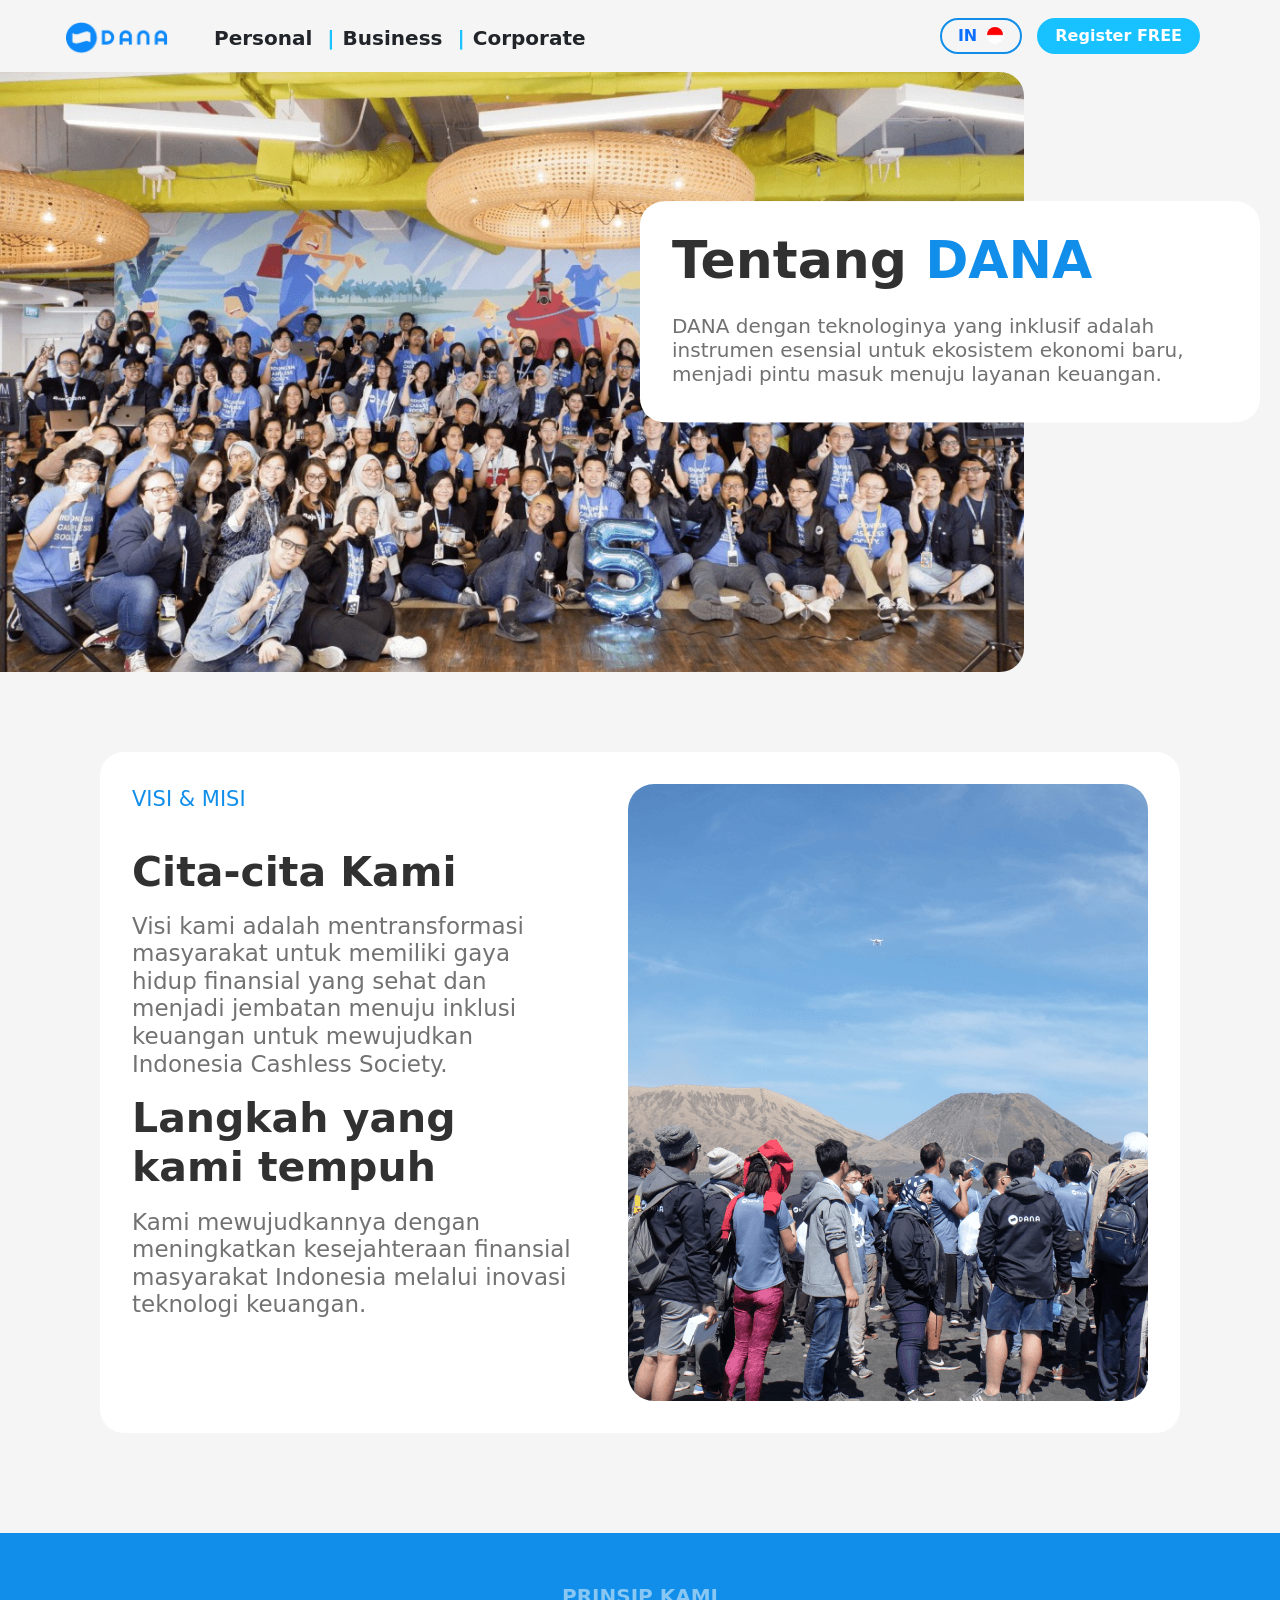
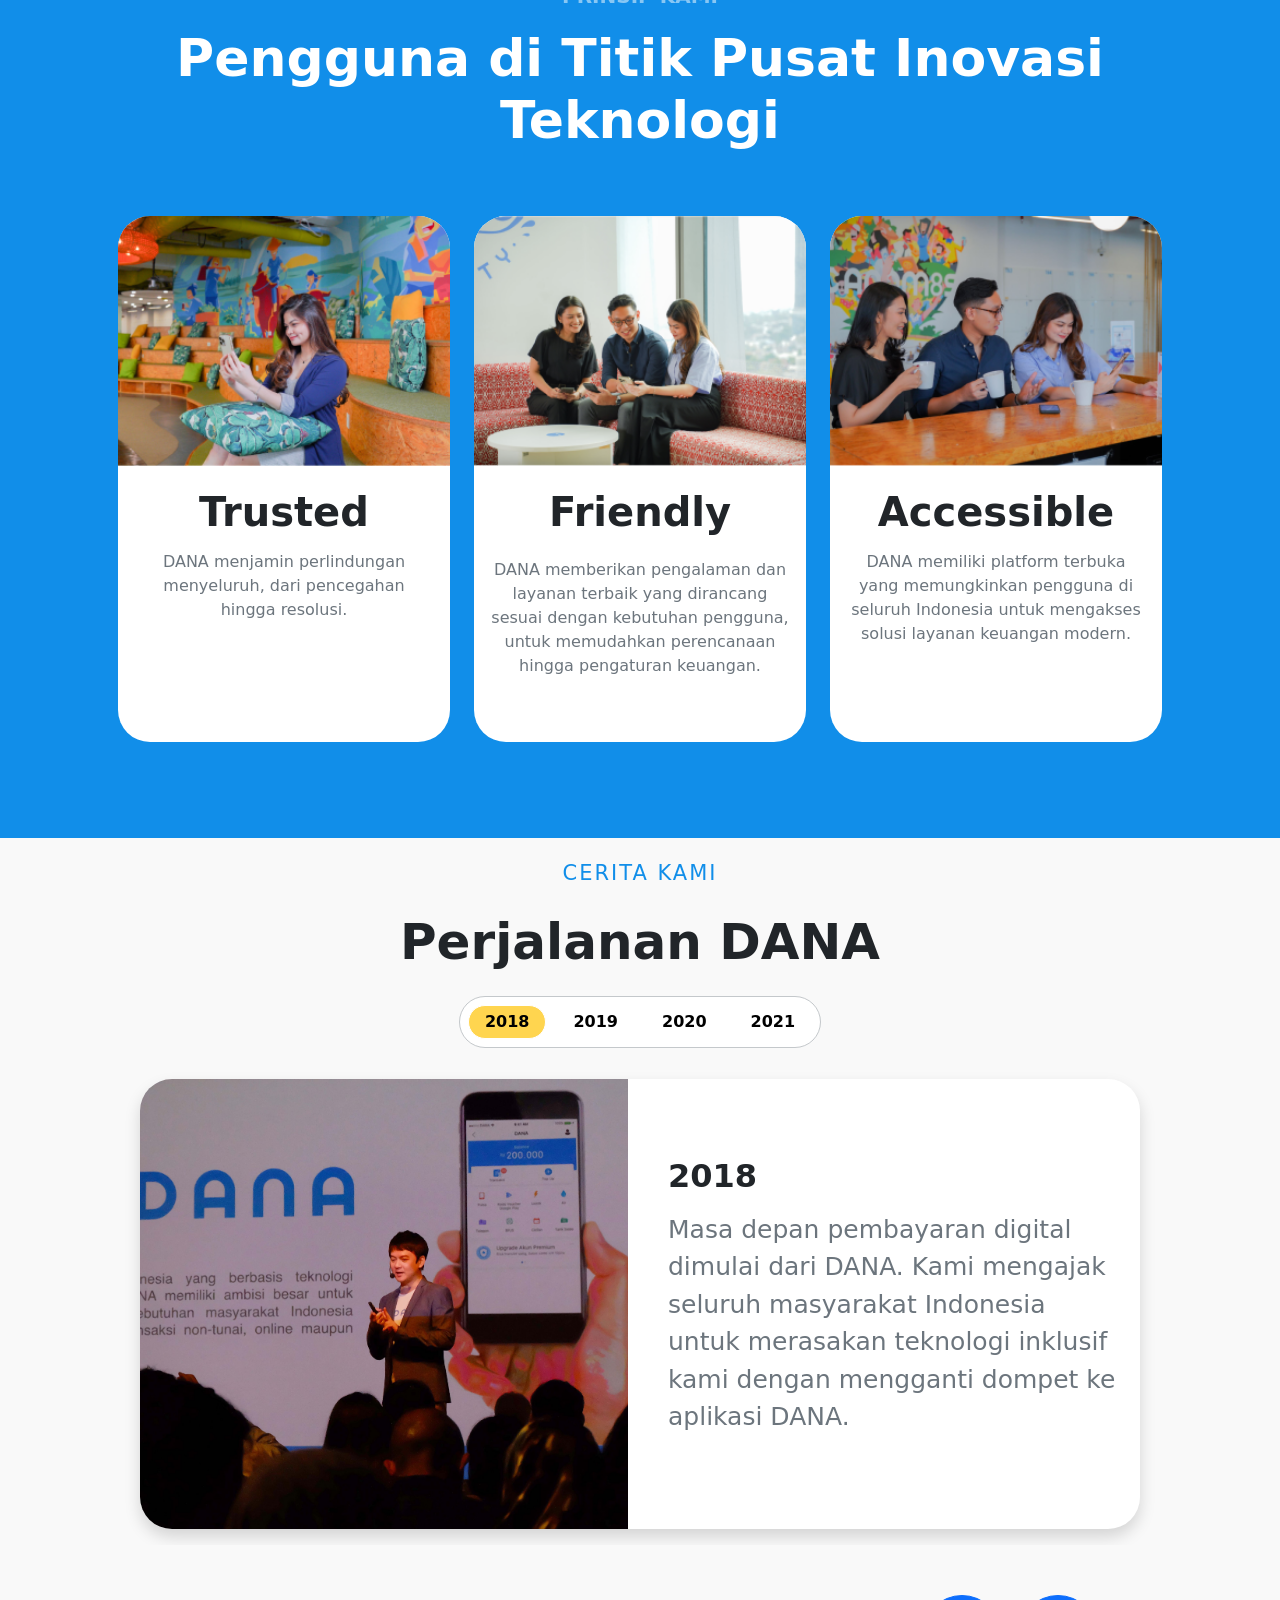
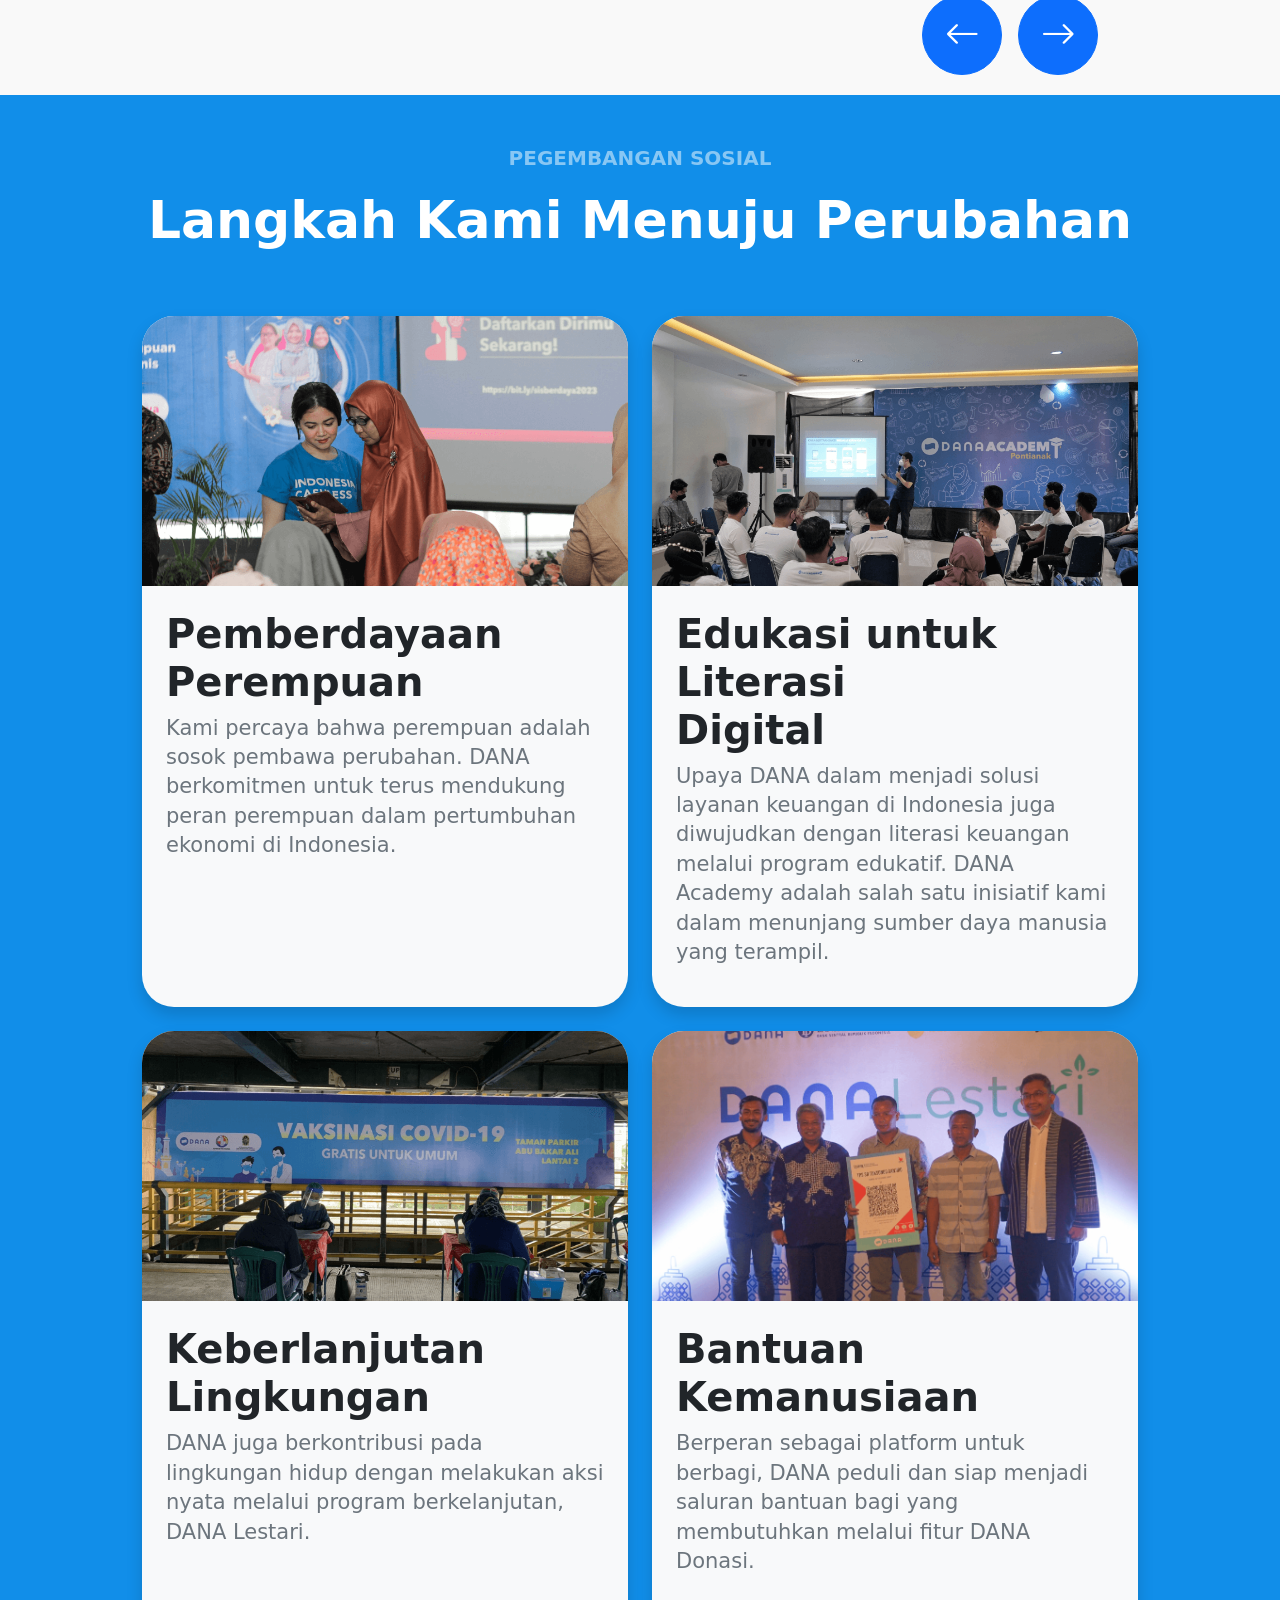
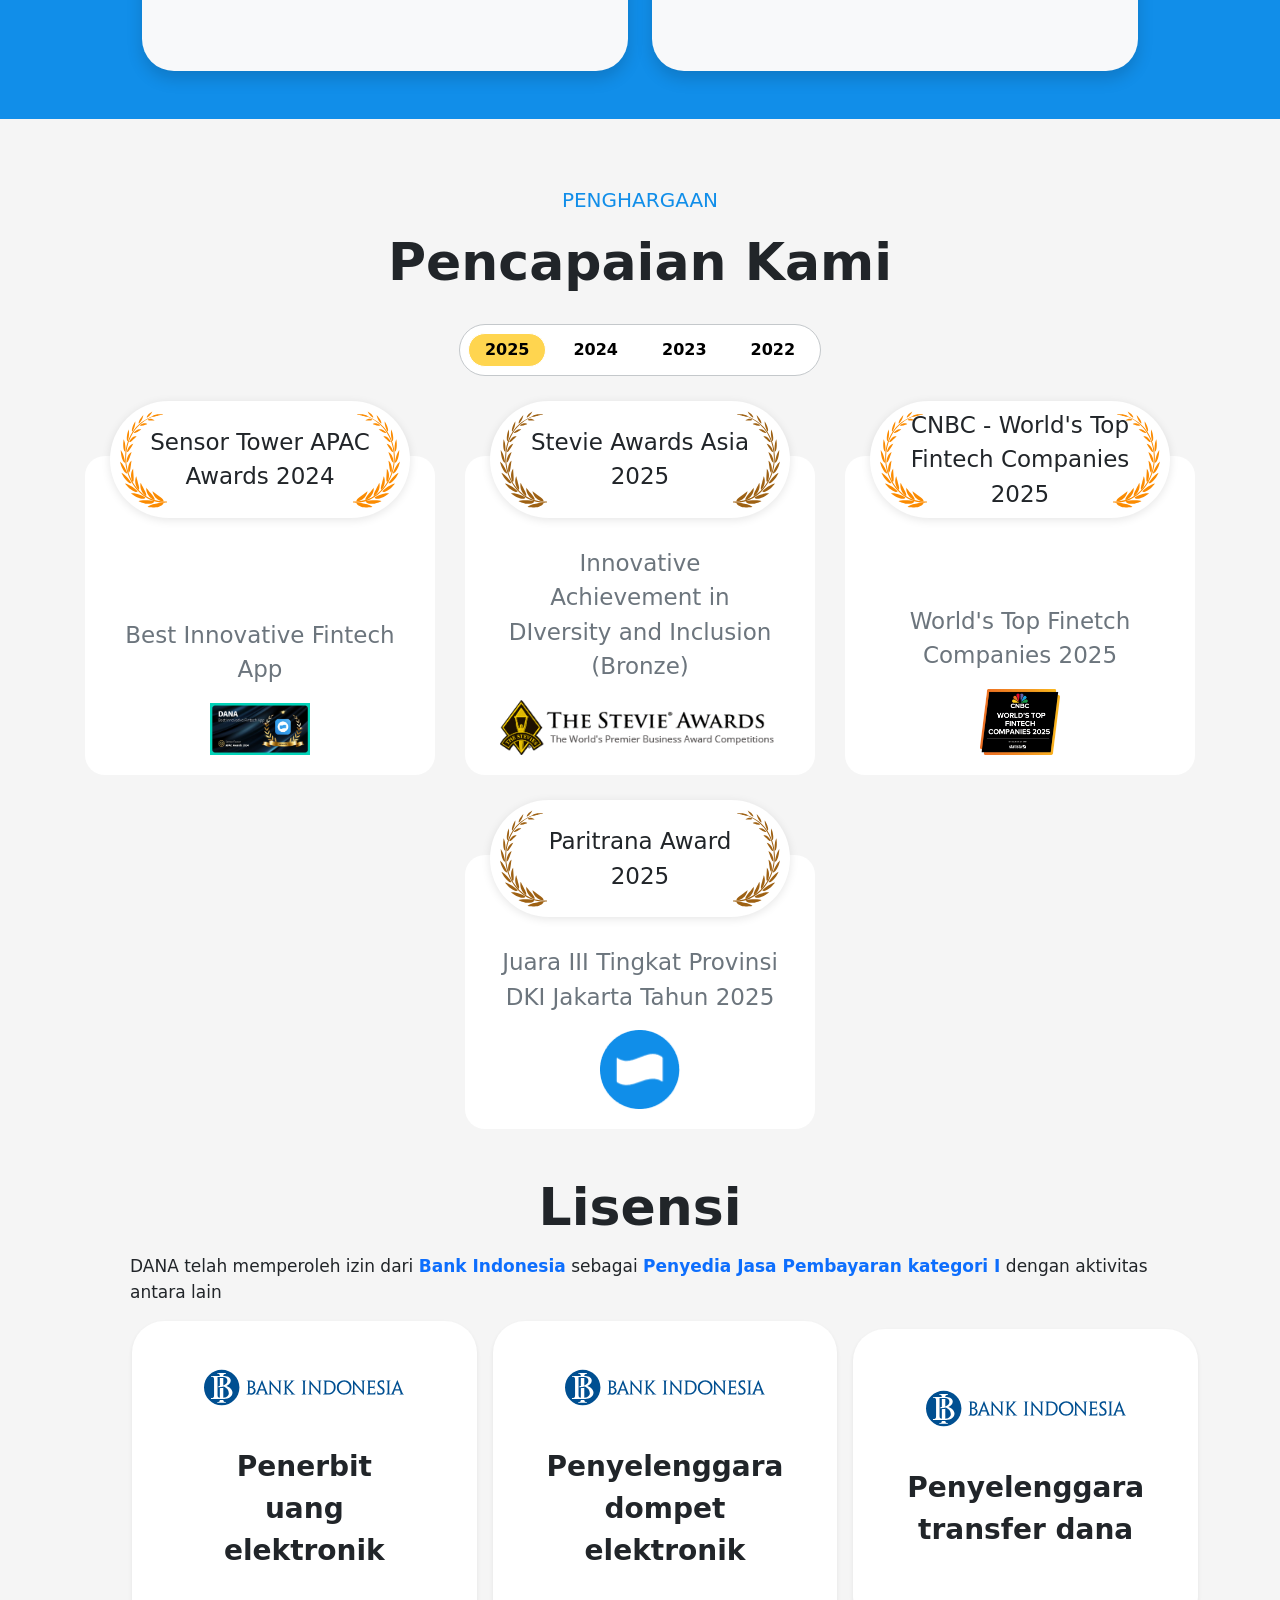
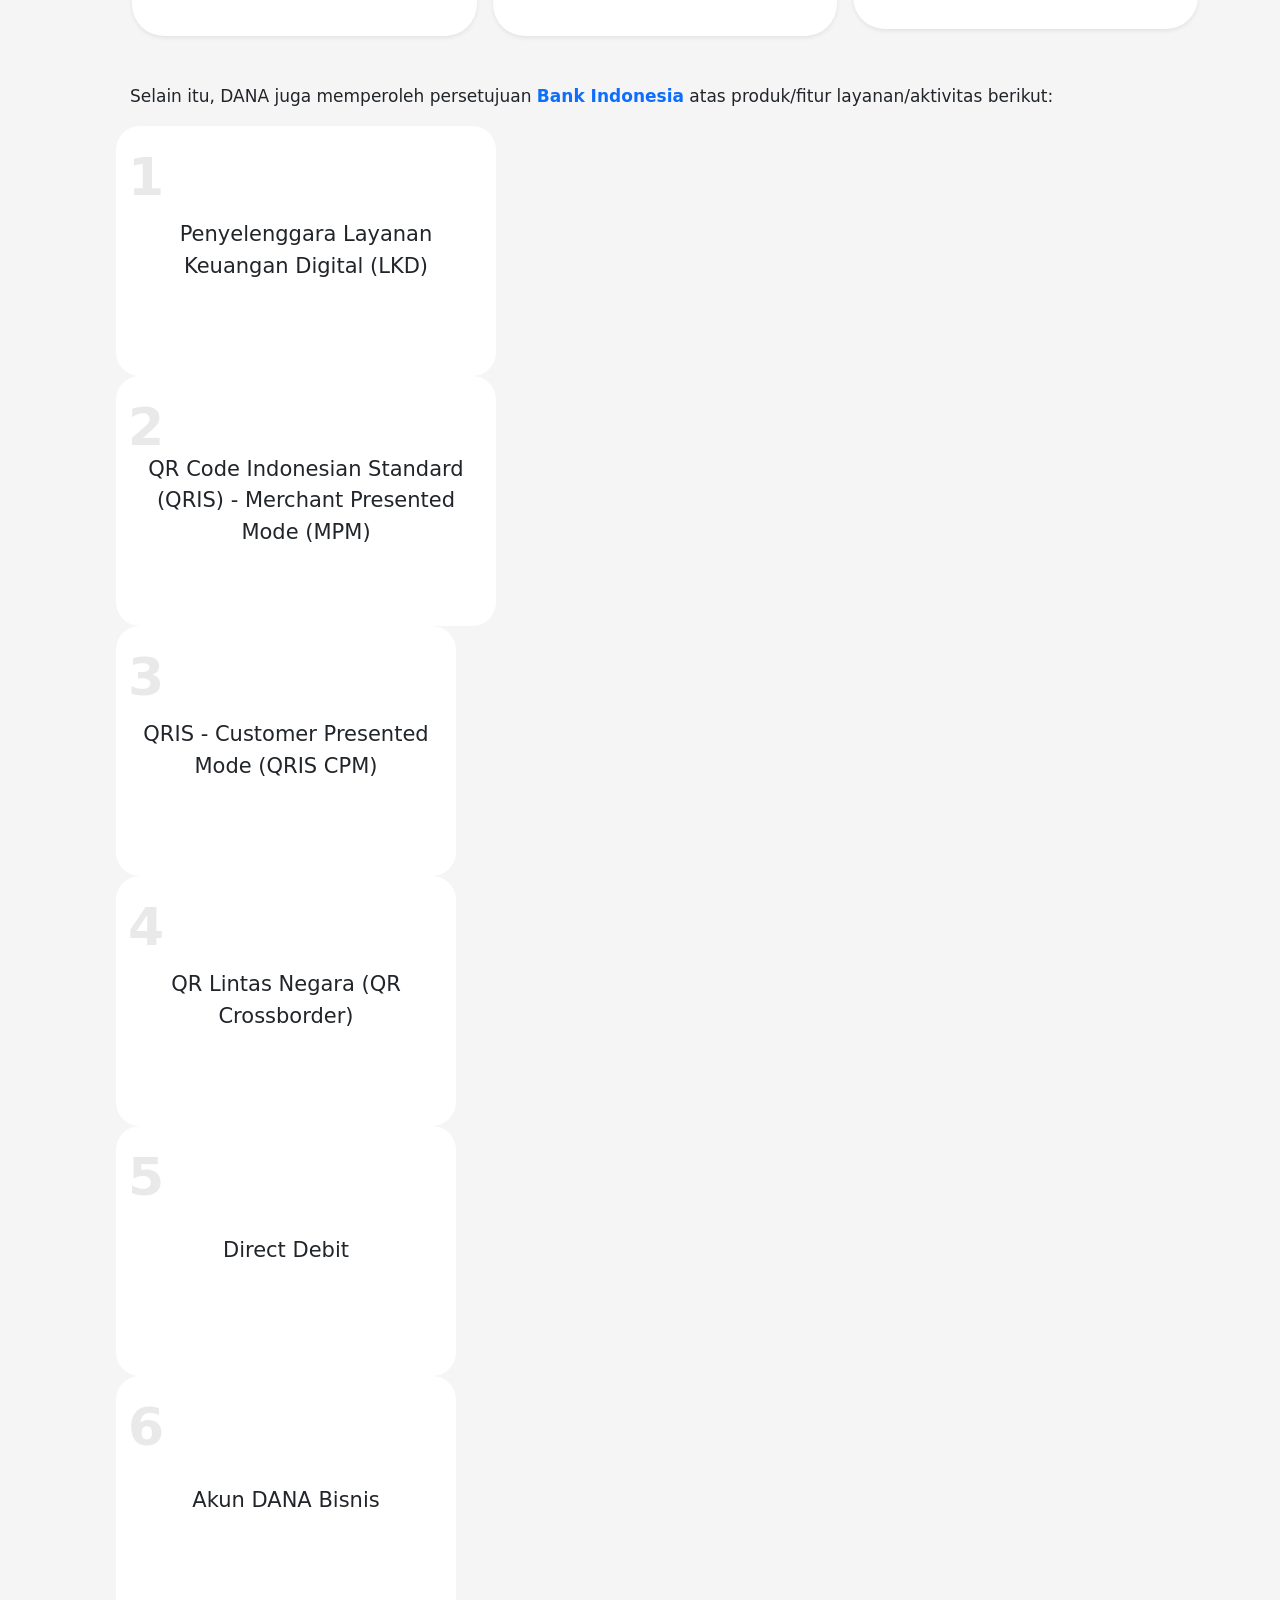
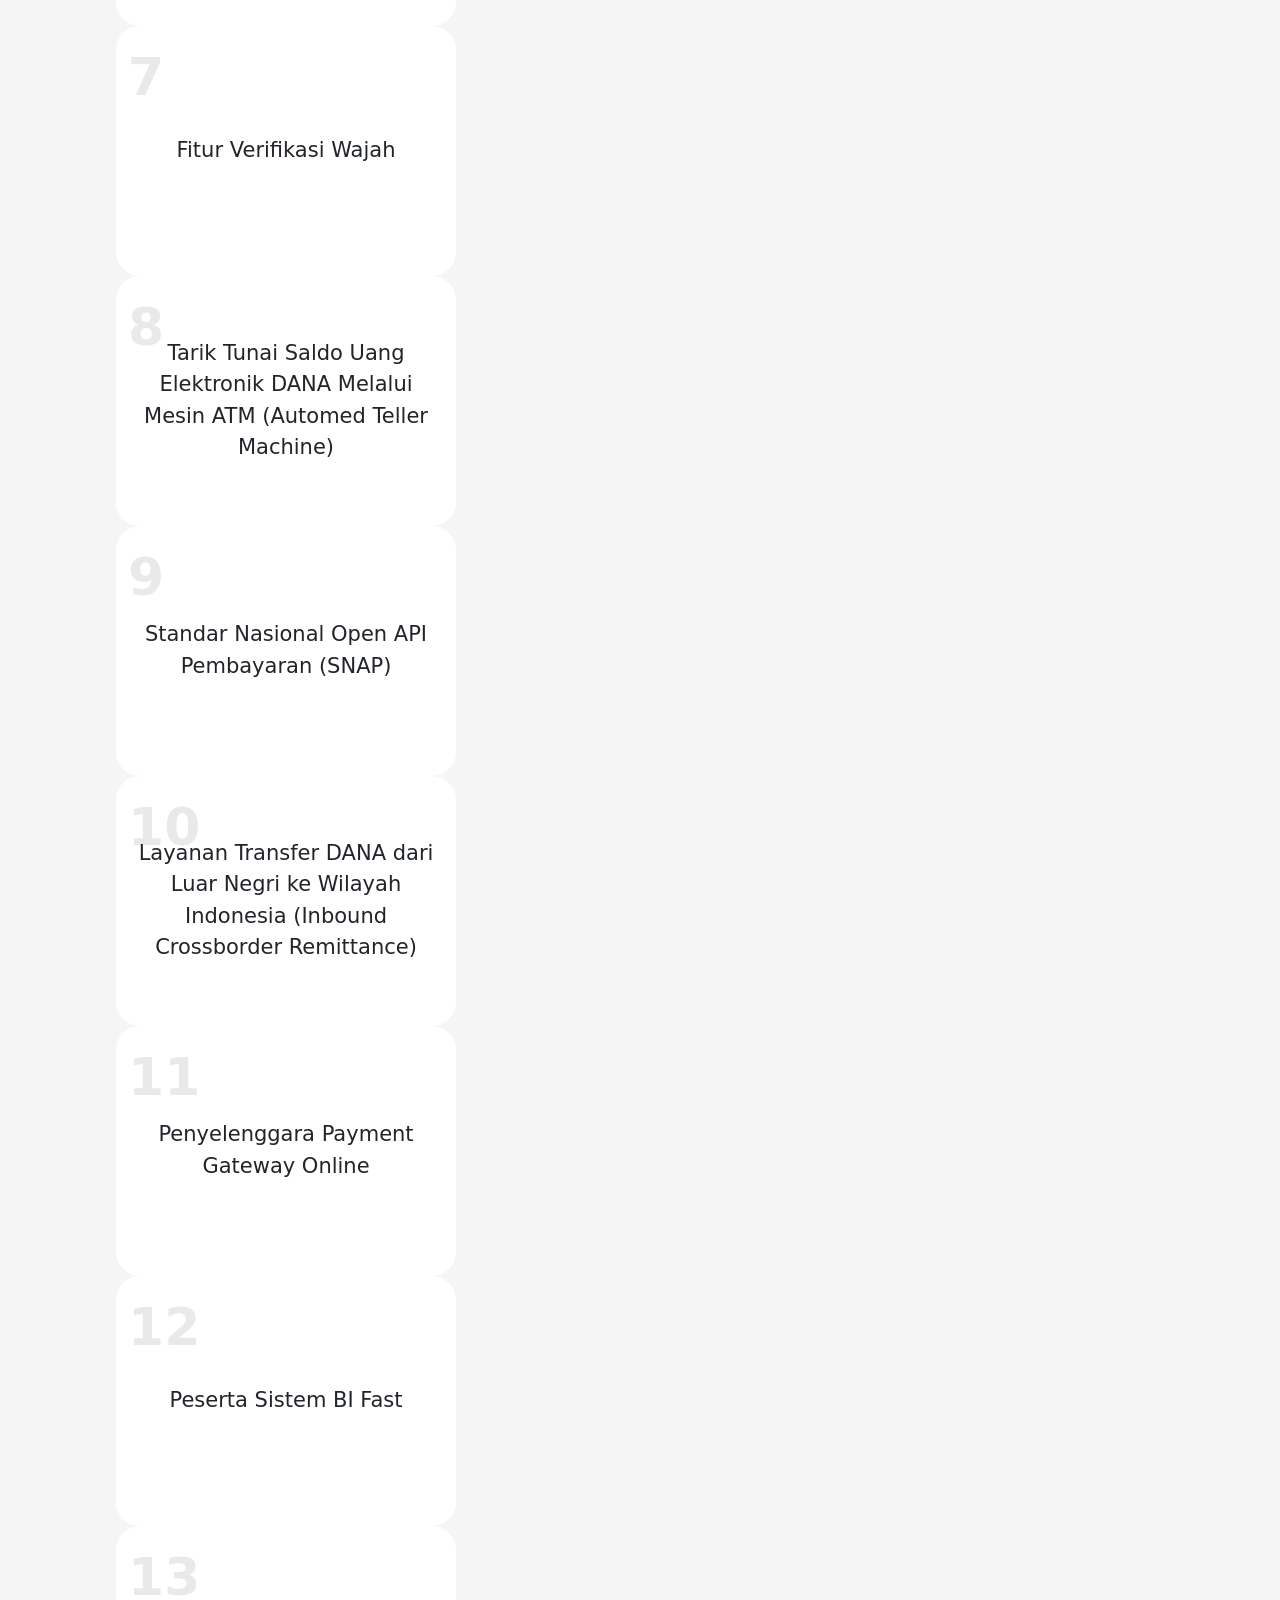
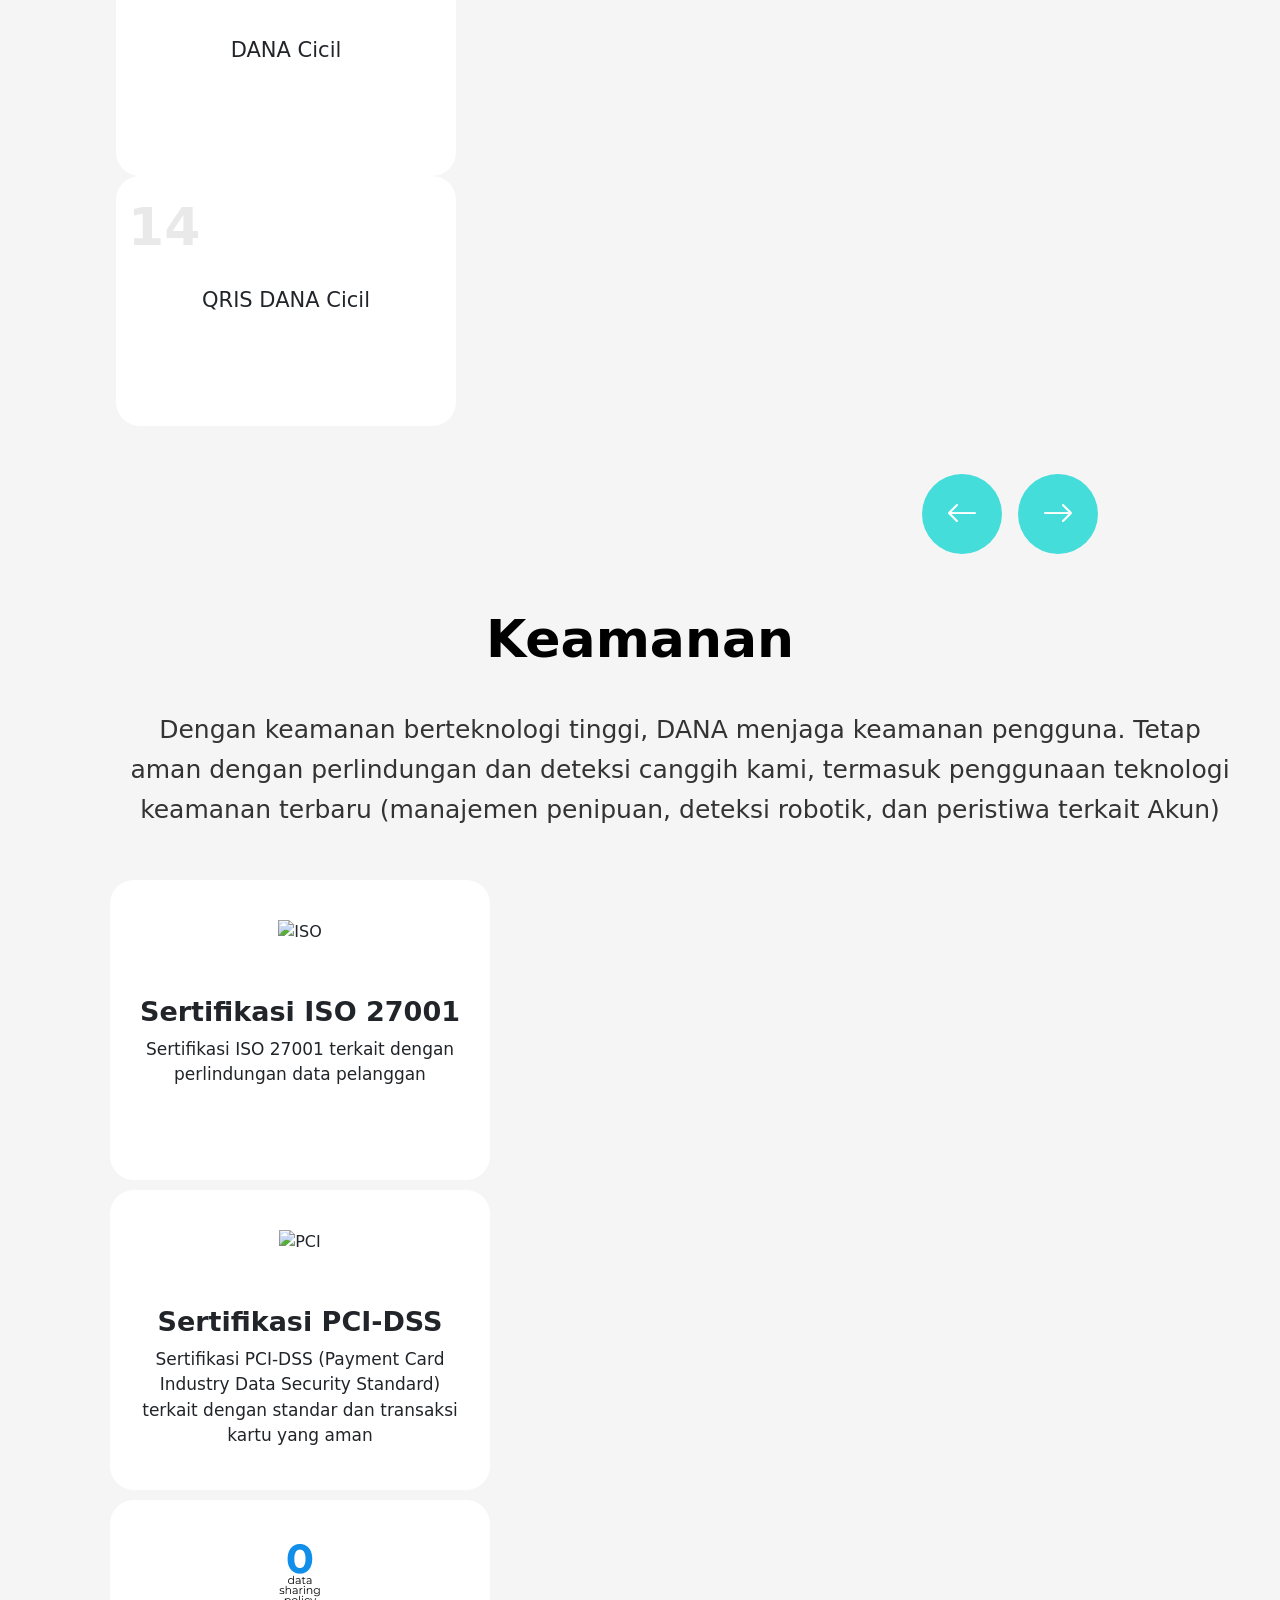
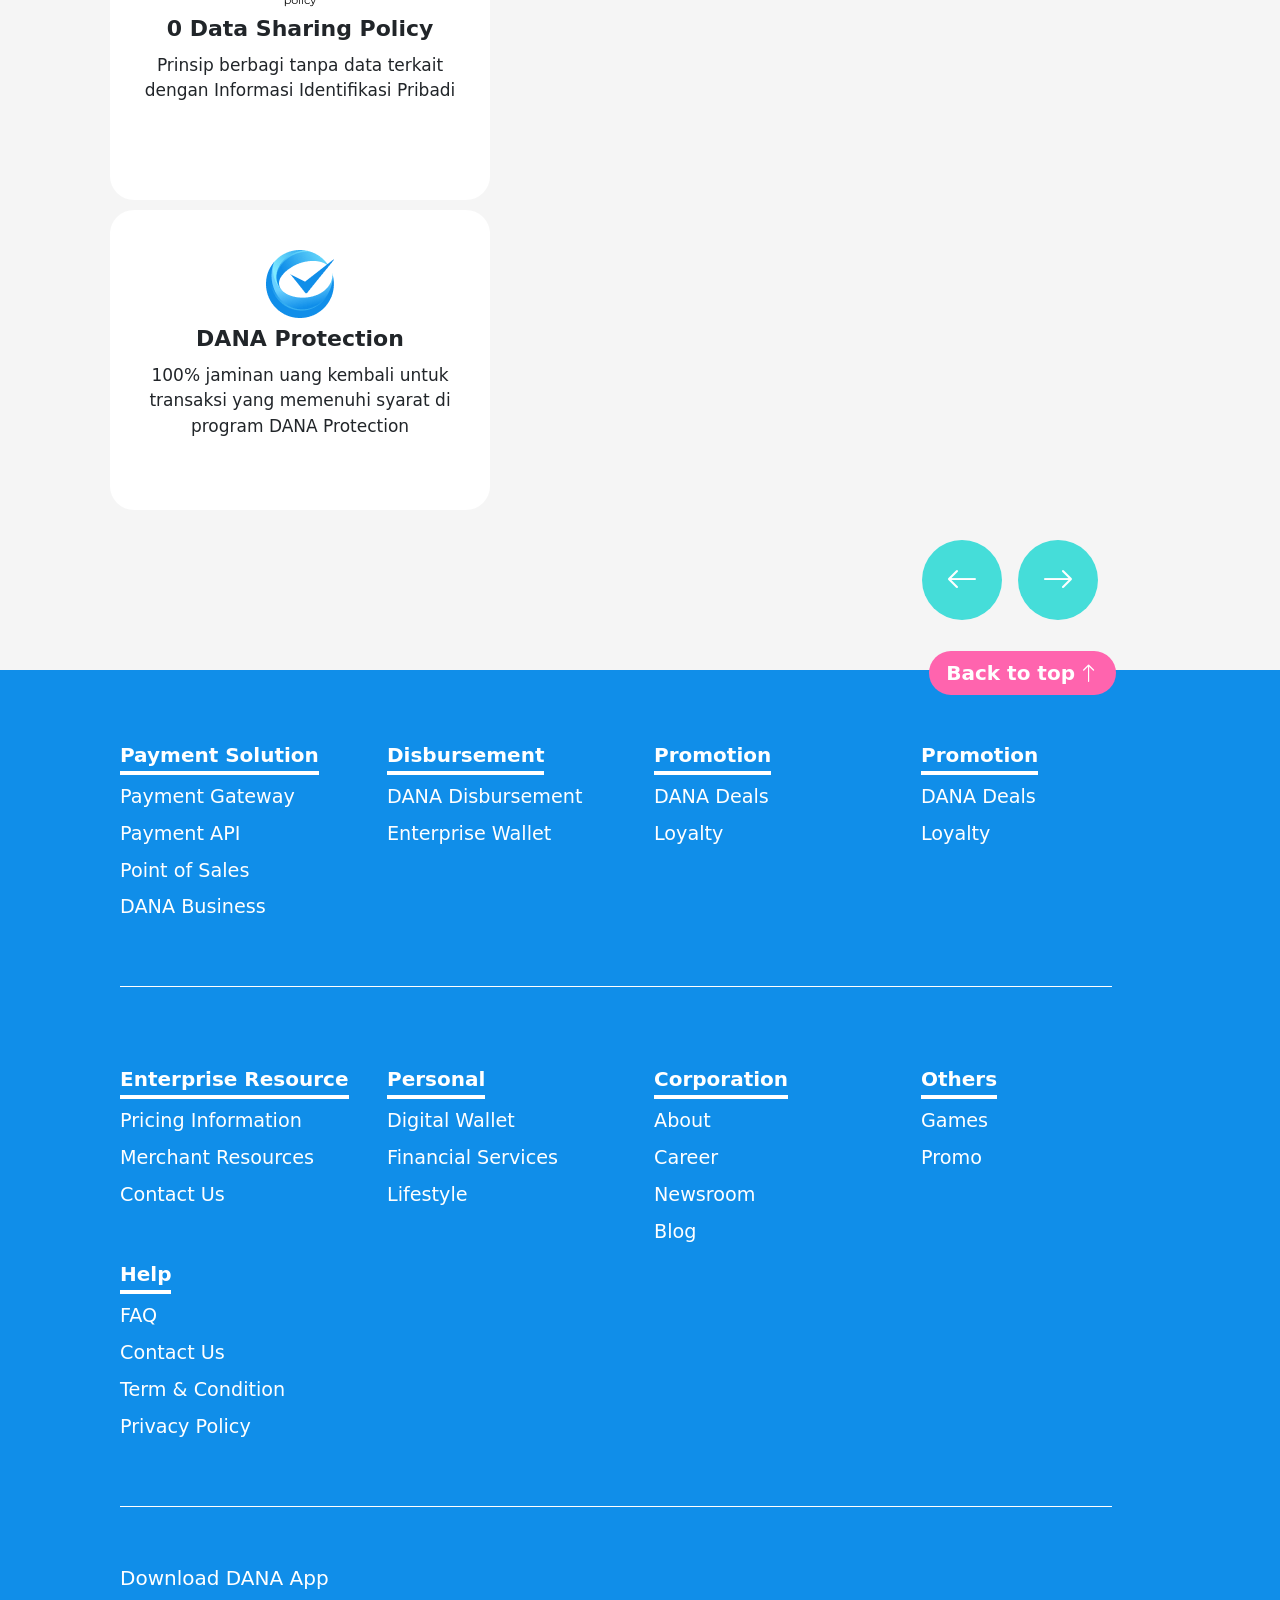
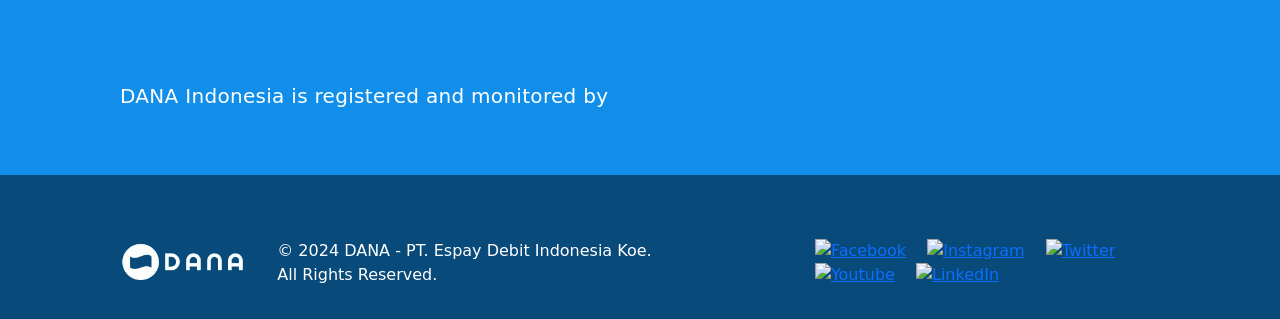
==== commit 551f950d: "update" ====
--- a/index.html
+++ b/index.html
@@ -71,7 +71,7 @@
                 <li class="nav-item position-relative">
                     <a href="#" class="text-dark text-decoration-none">Corporate</a>
                     <div class="dropdown" style="width: 280px;">
-                        <a href="./about.html" class="text-decoration-none text-secondary fw-normal mt-2">About us</a>
+                        <a href="./index.html" class="text-decoration-none text-secondary fw-normal mt-2">About us</a>
                         <a href="./career.HTML" class="text-decoration-none text-secondary fw-normal mt-2">Career</a>
                         <a href="#" class="text-decoration-none text-secondary fw-normal mt-2">Newsroom</a>
                         <a href="./blog.html" class="text-decoration-none text-secondary fw-normal mt-2">Blog</a>
@@ -94,8 +94,7 @@
         </a>
     </div>
   </header>  
-
-    
+ 
   <section class="main">
     <div class="hero-info">
       <div class="web-hero-left">
@@ -1325,12 +1324,12 @@
   </div>
 
       <div class="container mt-5">
-        <div class="slider-button-wrap" style="display: flex; justify-content: flex-end;margin-top: 48px; text-align:center;margin-top:20px; margin-right: 100px;">
+        <div class="slider-button-wrap" style="display: flex; justify-content: flex-end;margin-top: 48px; text-align:center;margin-top:20px; margin-right: 100px;  padding-bottom: 30px;">
           <button id="prevBtn" style="border:none;background-color: #45ddd9;color:white;border-radius:50%;width:80px;height:80px;display:inline-flex;align-items:center;justify-content:center;cursor:pointer;transition:0.3s;margin-left: 16px;">
-            <div class="icon-arrow" style="mask:url('https://a.m.dana.id/danaweb/v3/arrow.svg') center center / contain no-repeat;background-color:white;width:32px;height:32px;transform:rotate(180deg);"></div>
+             <i class="bi bi-arrow-left" style="font-size:32px;color:white;"></i>
           </button>
           <button id="nextBtn" style="border:none;background-color: #45ddd9;color:white;border-radius:50%;width:80px;height:80px;display:inline-flex;align-items:center;justify-content:center;cursor:pointer;transition:0.3s;margin-left: 16px;">
-            <div class="icon-arrow" style="mask:url('https://a.m.dana.id/danaweb/v3/arrow.svg') center center / contain no-repeat;background-color:white;width:32px;height:32px;"></div>
+             <i class="bi bi-arrow-right" style="font-size:32px;color:white;"></i>
           </button>
         </div>
 
@@ -1383,12 +1382,14 @@
       </div>
 
       <div class="container">
-          <div class="slider-button-wrap" style="display: flex; justify-content: flex-end;margin-top: 48px; text-align:center;margin-top:20px; margin-right: 100px;">
-            <button id="prevBtnKeamana" style="border:none;background-color: #45ddd9;color:white;border-radius:50%;width:80px;height:80px;display:inline-flex;align-items:center;justify-content:center;cursor:pointer;transition:0.3s;margin-left: 16px; margin-bottom: 20px;">
-              <div class="icon-arrow" style="mask:url('https://a.m.dana.id/danaweb/v3/arrow.svg') center center / contain no-repeat;background-color:white;width:32px;height:32px;transform:rotate(180deg);"></div>
+          <div class="slider-button-wrap" style="display: flex; justify-content: flex-end; margin-top: 20px; margin-right: 100px; text-align:center; padding-bottom: 30px;">
+            <button id="prevBtnKeamana" style="border:none;background-color:#45ddd9;color:white;border-radius:50%;width:80px;height:80px;display:inline-flex;align-items:center;justify-content:center;
+            cursor:pointer;transition:0.3s;margin-left:16px;margin-bottom:20px;">
+              <i class="bi bi-arrow-left" style="font-size:32px;color:white;"></i>
             </button>
-            <button id="nextBtnKeamanan" style="border:none;background-color: #45ddd9;color:white;border-radius:50%;width:80px;height:80px;display:inline-flex;align-items:center;justify-content:center;cursor:pointer;transition:0.3s;margin-left: 16px; margin-bottom: 20px;">
-              <div class="icon-arrow" style="mask:url('https://a.m.dana.id/danaweb/v3/arrow.svg') center center / contain no-repeat;background-color:white;width:32px;height:32px;"></div>
+            <button id="nextBtnKeamanan" style="border:none;background-color:#45ddd9;color:white;border-radius:50%;width:80px;height:80px;display:inline-flex;align-items:center;justify-content:center;
+            cursor:pointer;transition:0.3s;margin-left:16px;margin-bottom:20px;">
+              <i class="bi bi-arrow-right" style="font-size:32px;color:white;"></i>
             </button>
           </div>
       </div>    
@@ -1590,103 +1591,99 @@
 
 <!---Lisensi-->
 <script id="script-lisensi">
-          $(document).ready(function(){
-              var $slider = $('.showcases-slider');
-
-              $slider.slick({
-              slidesToShow: 3,
-              slidesToScroll: 1,
-              arrows: false,
-              infinite: false,
-              dots: false,
-              centerMode: false,
-              responsive: [
-                  { breakpoint: 992, settings: { slidesToShow: 2 }},
-                  { breakpoint: 600, settings: { slidesToShow: 1 }}
-              ]
-              });
-
-              $('.showcases-slider').on('setPosition', function(){
-              $('.slick-list').css({
-                  'overflow': 'visible',     
-                  'padding-left': '40px',    
-                  'padding-right': '40px'    
-              });
-              });
-
-              $('#prevBtn').click(function(){ $slider.slick('slickPrev'); });
-              $('#nextBtn').click(function(){ $slider.slick('slickNext'); });
-
-              const buttons = [
-              {btn: document.getElementById('prevBtn'), icon: document.querySelector('#prevBtn .icon-arrow')},
-              {btn: document.getElementById('nextBtn'), icon: document.querySelector('#nextBtn .icon-arrow')}
-              ];
-
-              buttons.forEach(({btn, icon}) => {
-              btn.addEventListener('mouseenter', () => {
-                  btn.style.backgroundColor = '#FFD700';
-                  icon.style.backgroundColor = 'black'; 
-              });
-              btn.addEventListener('mouseleave', () => {
-                  btn.style.backgroundColor = '#45ddd9';
-                  icon.style.backgroundColor = 'white'; 
-              });
-              });
-          });
-  </script>
+$(document).ready(function(){
+    var $slider = $('.showcases-slider');
+
+    $slider.slick({
+        slidesToShow: 3,
+        slidesToScroll: 1,
+        arrows: false,
+        infinite: false,
+        dots: false,
+        centerMode: false,
+        responsive: [
+            { breakpoint: 992, settings: { slidesToShow: 2 }},
+            { breakpoint: 600, settings: { slidesToShow: 1 }}
+        ]
+    });
+
+    $('.showcases-slider').on('setPosition', function(){
+        $('.slick-list').css({
+            'overflow': 'visible',
+            'padding-left': '40px',
+            'padding-right': '40px'
+        });
+    });
+
+    $('#prevBtn').click(function(){ $slider.slick('slickPrev'); });
+    $('#nextBtn').click(function(){ $slider.slick('slickNext'); });
+
+    const buttons = [
+        {btn: document.getElementById('prevBtn'), icon: document.querySelector('#prevBtn i')},
+        {btn: document.getElementById('nextBtn'), icon: document.querySelector('#nextBtn i')}
+    ];
+
+    buttons.forEach(({btn, icon}) => {
+        btn.addEventListener('mouseenter', () => {
+            btn.style.backgroundColor = '#FFD700';
+            icon.style.color = 'black';
+        });
+        btn.addEventListener('mouseleave', () => {
+            btn.style.backgroundColor = '#45ddd9'; 
+            icon.style.color = 'white';
+        });
+    });
+});
+</script>
+
 
 <!---keamanan-->
-  <script id="script-security">
-          $(document).ready(function(){
-              var $slider = $('.keamanan-slider');
-
-              $slider.slick({
-              slidesToShow: 3,
-              slidesToScroll: 1,
-              arrows: false,
-              infinite: false,
-              dots: false,
-              centerMode: false,
-              responsive: [
-                  { breakpoint: 992, settings: { slidesToShow: 2 }},
-                  { breakpoint: 600, settings: { slidesToShow: 1 }}
-              ]
-              });
-
-              $('.showcases-slider').on('setPosition', function(){
-              $('.slick-list').css({
-                  'overflow': 'visible',     
-                  'padding-left': '40px',    
-                  'padding-right': '40px'    
-              });
-              });
-
-              $('#prevBtnKeamana').click(function(){ $slider.slick('slickPrev'); });
-              $('#nextBtnKeamanan').click(function(){ $slider.slick('slickNext'); });
-
-              const buttons = [
-              {btn: document.getElementById('prevBtnKeamana'), icon: document.querySelector('#prevBtnKeamana .icon-arrow')},
-              {btn: document.getElementById('nextBtnKeamanan'), icon: document.querySelector('#nextBtnKeamanan .icon-arrow')}
-              ];
-
-              buttons.forEach(({btn, icon}) => {
-              btn.addEventListener('mouseenter', () => {
-                  btn.style.backgroundColor = '#FFD700';
-                  icon.style.backgroundColor = 'black'; 
-              });
-              btn.addEventListener('mouseleave', () => {
-                  btn.style.backgroundColor = '#45ddd9';
-                  icon.style.backgroundColor = 'white'; 
-              });
-              });
-              // Tombol Lihat Lainnya
- $('#lihatBtn').click(function(){
-  $('.extra-card:hidden').slideDown();
-  $(this).hide(); // tombol disembunyikan setelah ditekan
+<script id="script-security">
+$(document).ready(function(){
+    var $slider = $('.keamanan-slider');
+
+    $slider.slick({
+        slidesToShow: 3,
+        slidesToScroll: 1,
+        arrows: false,
+        infinite: false,
+        dots: false,
+        centerMode: false,
+        responsive: [
+            { breakpoint: 992, settings: { slidesToShow: 2 }},
+            { breakpoint: 600, settings: { slidesToShow: 1 }}
+        ]
+    });
+
+    $('.showcases-slider').on('setPosition', function(){
+        $('.slick-list').css({
+            'overflow': 'visible',
+            'padding-left': '40px',
+            'padding-right': '40px'
+        });
+    });
+
+    $('#prevBtnKeamana').click(function(){ $slider.slick('slickPrev'); });
+    $('#nextBtnKeamanan').click(function(){ $slider.slick('slickNext'); });
+
+    const buttons = [
+        {btn: document.getElementById('prevBtnKeamana'), icon: document.querySelector('#prevBtnKeamana i')},
+        {btn: document.getElementById('nextBtnKeamanan'), icon: document.querySelector('#nextBtnKeamanan i')}
+    ];
+
+    buttons.forEach(({btn, icon}) => {
+        btn.addEventListener('mouseenter', () => {
+            btn.style.backgroundColor = '#FFD700';   // kuning
+            icon.style.setProperty('color', 'black', 'important'); // panah hitam
+        });
+        btn.addEventListener('mouseleave', () => {
+            btn.style.backgroundColor = '#45ddd9';   // biru semula
+            icon.style.setProperty('color', 'white', 'important'); // panah putih lagi
+        });
+    });
 });
-});
-          
-  </script>
+</script>
+
 
 
   
